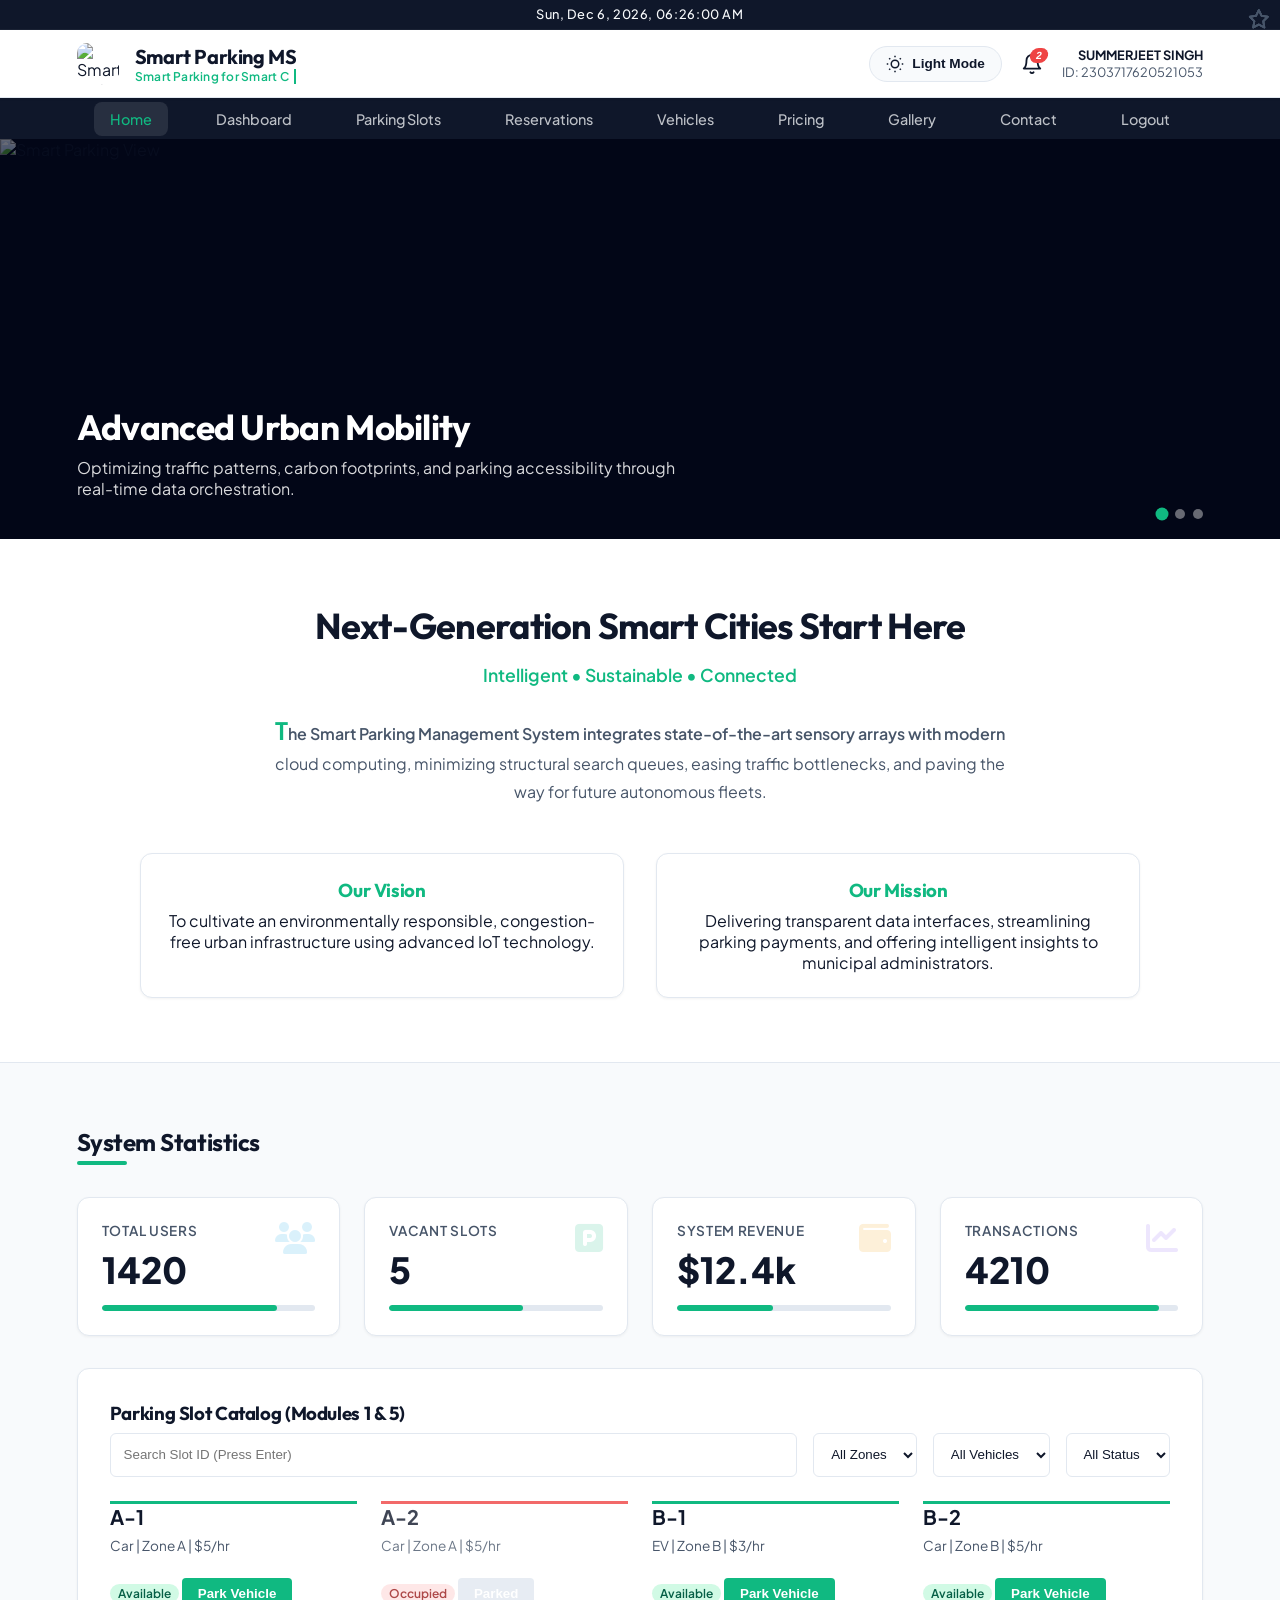
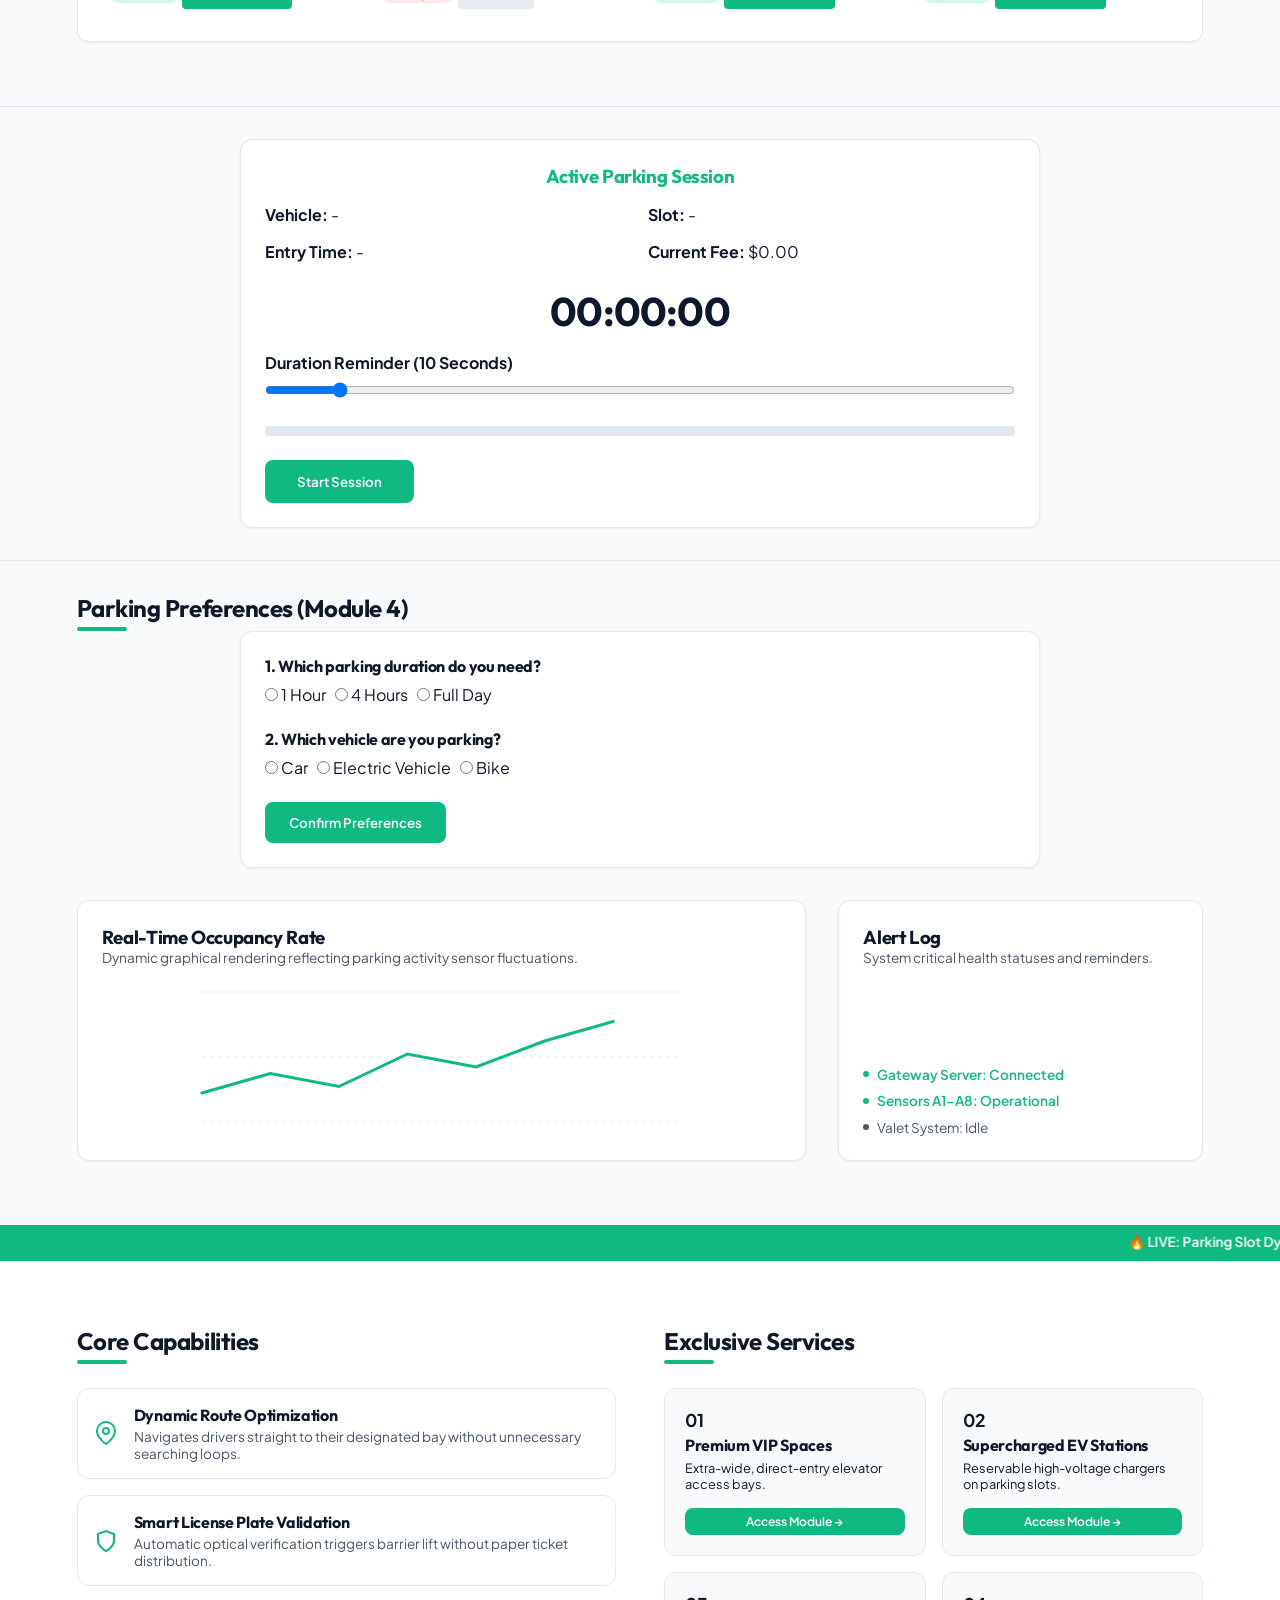
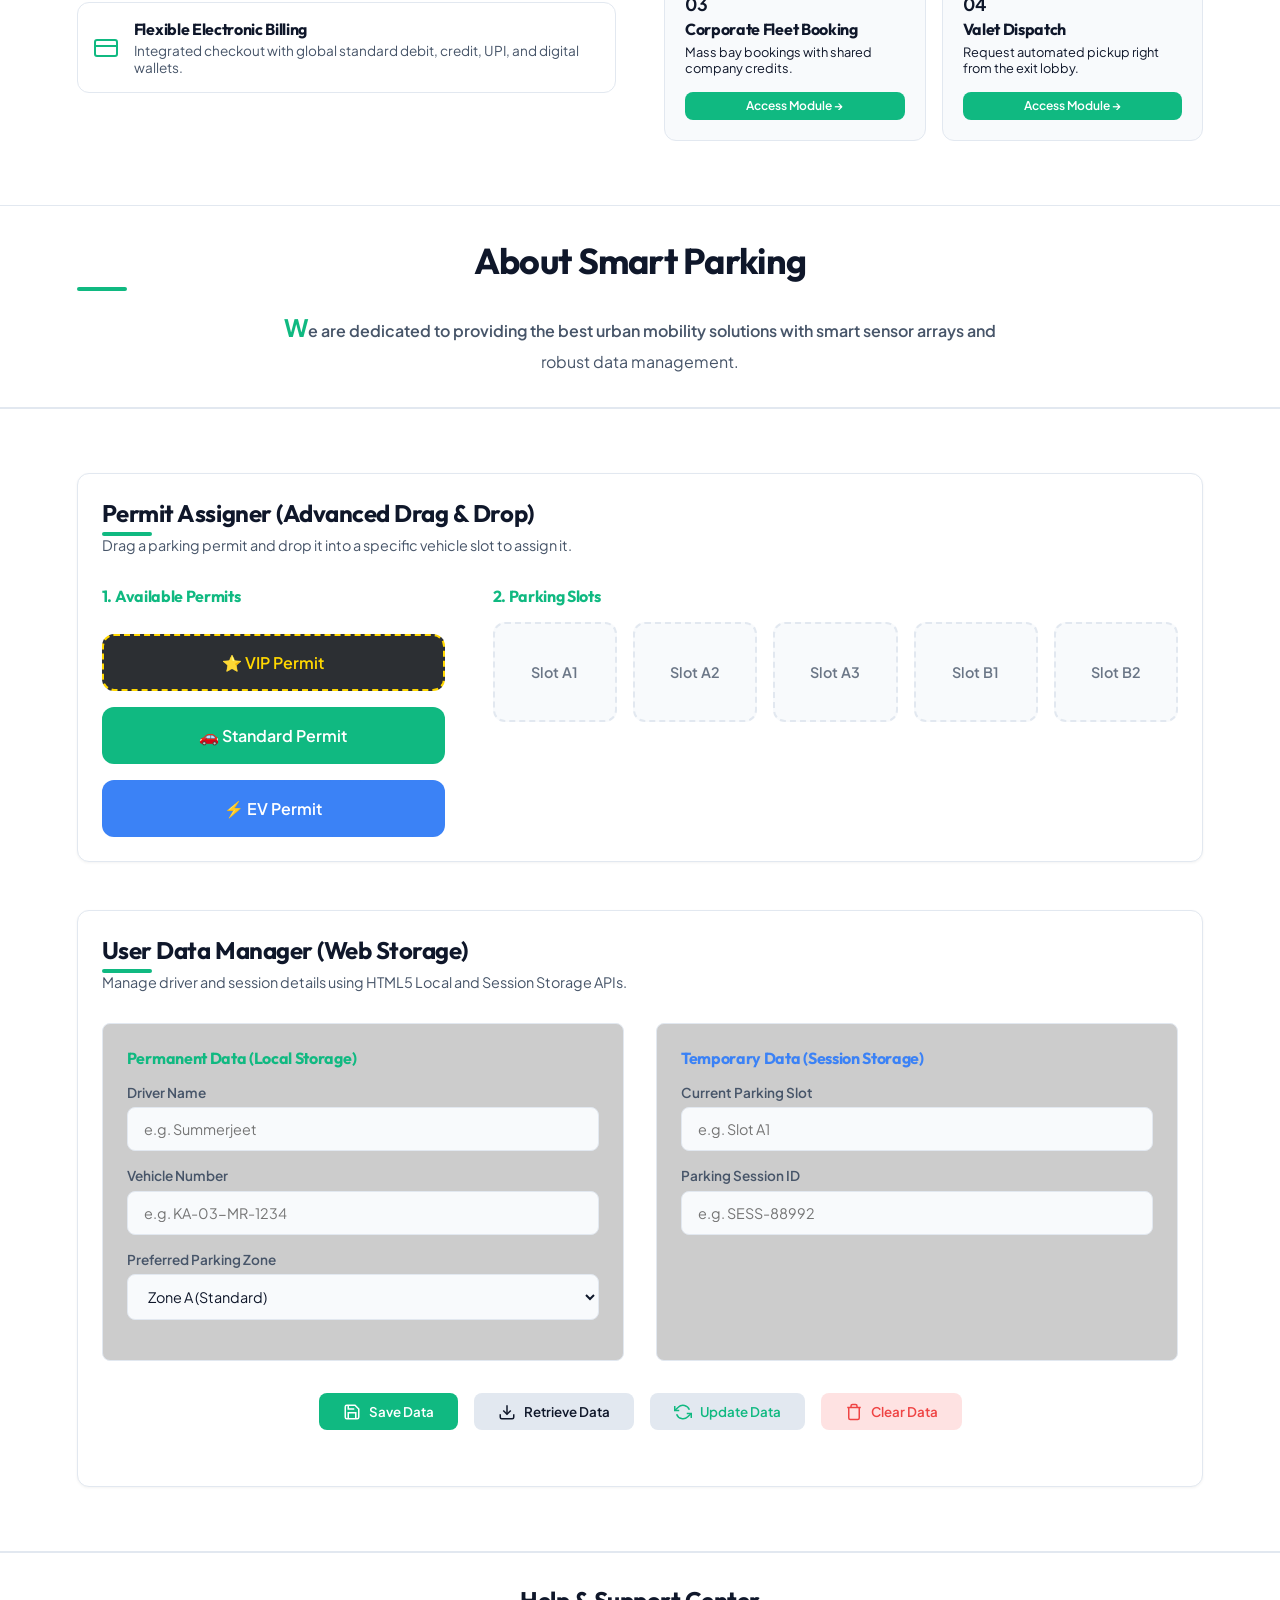
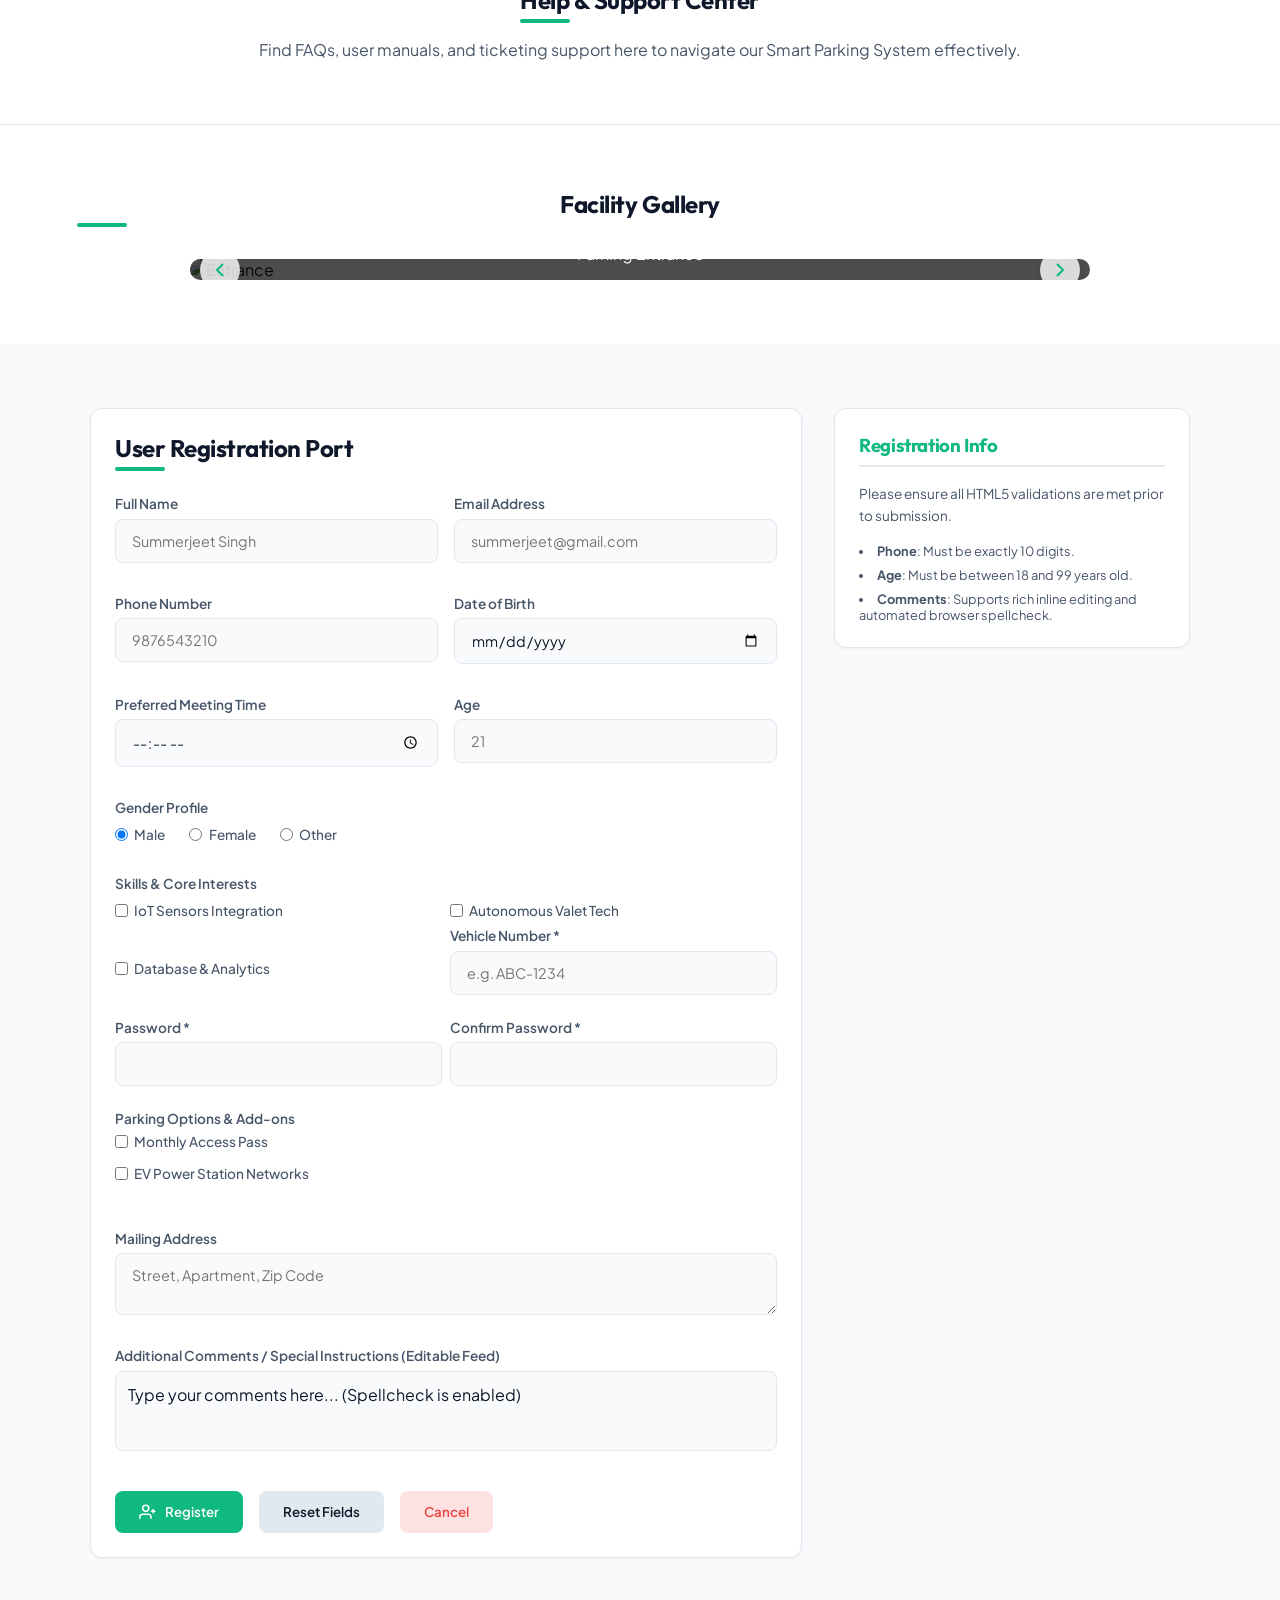
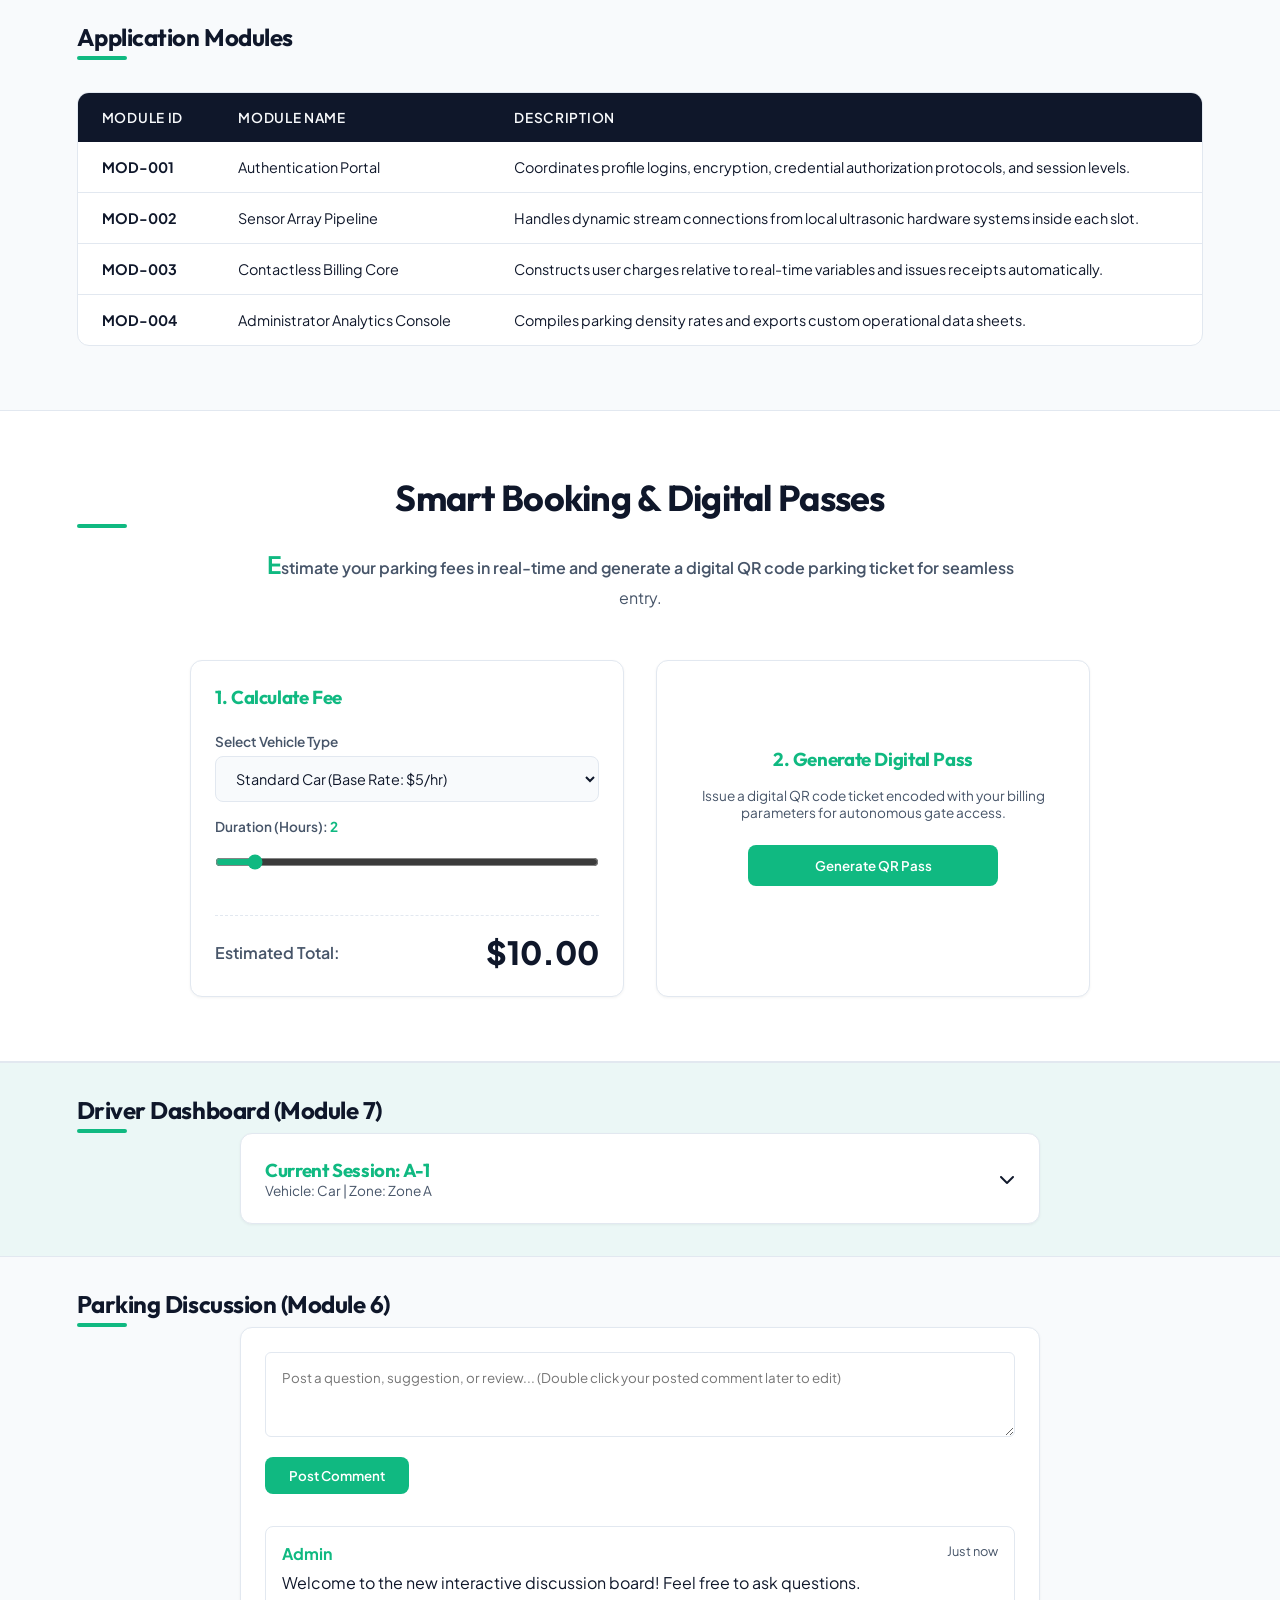
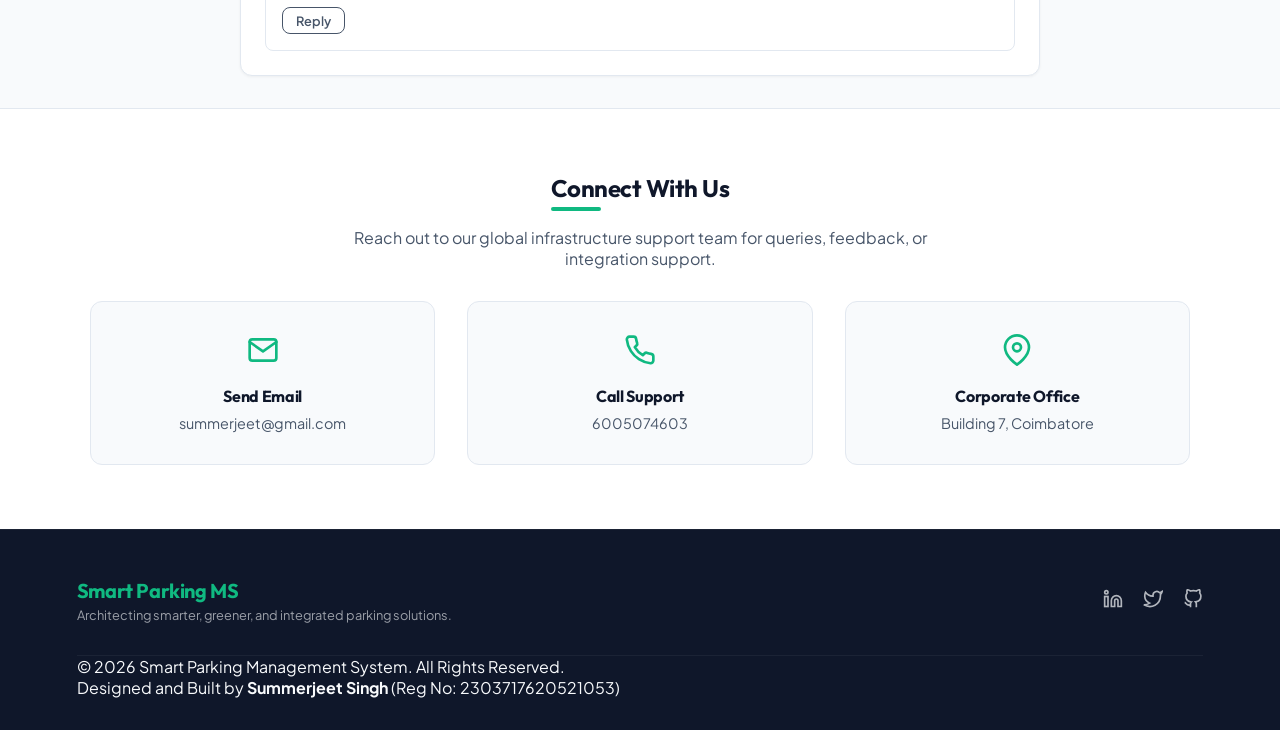
==== index.html @ 178474b3 "Fix UI bugs: Vacant slots counter and Occupied button text" ====
<!DOCTYPE html>
<html lang="en">
<head>
    <meta charset="UTF-8">
    <meta name="viewport" content="width=device-width, initial-scale=1.0">
    <title>Smart Parking Management System | Interactive Dashboard</title>
    <meta name="description" content="Manage urban parking ecosystems with real-time sensors, dynamic pricing, and slot tracking.">
    <!-- Font Awesome (Req 28) -->
    <link rel="stylesheet" href="https://cdnjs.cloudflare.com/ajax/libs/font-awesome/6.4.0/css/all.min.css">
    <link rel="stylesheet" href="style.css">
</head>
<body>

    <!-- Scroll to Top Button -->
    <button id="scroll-top-btn" aria-label="Scroll to top">
        <svg width="20" height="20" viewBox="0 0 24 24" fill="none" stroke="currentColor" stroke-width="2.5" stroke-linecap="round" stroke-linejoin="round"><polyline points="18 15 12 9 6 15"></polyline></svg>
    </button>

    <!-- Top Live Time Bar -->
    <div class="live-clock-wrapper" id="live-clock">Loading live time...</div>

    <!-- Header Area -->
    <header>
        <div class="header-info">
            <img src="assets/logo.png" alt="Smart Parking Logo" class="logo-img">
            <div class="brand-details">
                <h1>Smart Parking MS</h1>
                <p><span id="dynamic-typing-text" class="typing-cursor"></span></p>
            </div>
        </div>
        
        <div class="header-controls">
            <!-- Theme Toggle -->
            <button id="theme-toggle" aria-label="Toggle theme">
                <svg width="18" height="18" viewBox="0 0 24 24" fill="none" stroke="currentColor" stroke-width="2"><circle cx="12" cy="12" r="5"></circle><line x1="12" y1="1" x2="12" y2="3"></line><line x1="12" y1="21" x2="12" y2="23"></line><line x1="4.22" y1="4.22" x2="5.64" y2="5.64"></line><line x1="18.36" y1="18.36" x2="19.78" y2="19.78"></line><line x1="1" y1="12" x2="3" y2="12"></line><line x1="21" y1="12" x2="23" y2="12"></line><line x1="4.22" y1="19.78" x2="5.64" y2="18.36"></line><line x1="18.36" y1="5.64" x2="19.78" y2="4.22"></line></svg>
                <span>Light Mode</span>
            </button>

            <!-- Notifications Bell -->
            <button id="notify-btn" class="notification-trigger" aria-label="Notifications">
                <svg width="22" height="22" viewBox="0 0 24 24" fill="none" stroke="currentColor" stroke-width="2" stroke-linecap="round" stroke-linejoin="round"><path d="M18 8A6 6 0 0 0 6 8c0 7-3 9-3 9h18s-3-2-3-9"></path><path d="M13.73 21a2 2 0 0 1-3.46 0"></path></svg>
                <span class="badge">2</span>
            </button>

            <!-- Student Info Metadata -->
            <div class="student-meta">
                <strong>SUMMERJEET SINGH</strong>
                <span>ID: 2303717620521053</span>
            </div>
        </div>
    </header>

    <!-- Navigation Bar -->
    <nav>
        <ul class="nav-links">
            <li><a href="#home" class="active">Home</a></li>
            <li><a href="#dashboard">Dashboard</a></li>
            <li><a href="#storage">Parking Slots</a></li>
            <li><a href="#registration">Reservations</a></li>
            <li><a href="#features">Vehicles</a></li>
            <li><a href="#advanced-features">Pricing</a></li>
            <li><a href="#gallery">Gallery</a></li>
            <li><a href="#contact">Contact</a></li>
            <li><a href="#" id="logout-btn">Logout</a></li>
        </ul>
    </nav>

    <!-- Slide-Out Notifications Panel -->
    <div class="notification-panel" id="notify-panel">
        <div class="notification-header">
            <h3>System Notifications</h3>
            <button id="close-notify" aria-label="Close panel">
                <svg width="18" height="18" viewBox="0 0 24 24" fill="none" stroke="currentColor" stroke-width="2" stroke-linecap="round" stroke-linejoin="round"><line x1="18" y1="6" x2="6" y2="18"></line><line x1="6" y1="6" x2="18" y2="18"></line></svg>
            </button>
        </div>
        <div class="notification-body" id="notification-list">
            <!-- Alert Info -->
            <div class="notification-item info">
                <div class="notify-icon-badge">
                    <svg width="14" height="14" viewBox="0 0 24 24" fill="none" stroke="currentColor" stroke-width="2.5"><circle cx="12" cy="12" r="10"></circle><line x1="12" y1="16" x2="12" y2="12"></line><line x1="12" y1="8" x2="12.01" y2="8"></line></svg>
                </div>
                <div class="notify-details">
                    <span class="notify-time">Just now</span>
                    <p>Welcome to Assignment 2!</p>
                </div>
            </div>
            <!-- Alert Warning -->
            <div class="notification-item warning">
                <div class="notify-icon-badge">
                    <svg width="14" height="14" viewBox="0 0 24 24" fill="none" stroke="currentColor" stroke-width="2.5"><path d="M10.29 3.86L1.82 18a2 2 0 0 0 1.71 3h16.94a2 2 0 0 0 1.71-3L13.71 3.86a2 2 0 0 0-3.42 0z"></path><line x1="12" y1="9" x2="12" y2="13"></line><line x1="12" y1="17" x2="12.01" y2="17"></line></svg>
                </div>
                <div class="notify-details">
                    <span class="notify-time">10 mins ago</span>
                    <p>Maintenance in Slot B-4 in 10 mins.</p>
                </div>
            </div>
            <!-- Alert Success -->
            <div class="notification-item success">
                <div class="notify-icon-badge">
                    <svg width="14" height="14" viewBox="0 0 24 24" fill="none" stroke="currentColor" stroke-width="2.5"><polyline points="20 6 9 17 4 12"></polyline></svg>
                </div>
                <div class="notify-details">
                    <span class="notify-time">1 hr ago</span>
                    <p>System update successful.</p>
                </div>
            </div>
        </div>
    </div>

    <!-- Main Container -->
    <main>
        <!-- Hero Image Slider Section -->
        <section id="home" class="hero-slider">
            <div class="slide active">
                <img src="assets/bg.png" alt="Smart Parking View">
                <div class="slide-content">
                    <h2>Advanced Urban Mobility</h2>
                    <p>Optimizing traffic patterns, carbon footprints, and parking accessibility through real-time data orchestration.</p>
                </div>
            </div>
            <div class="slide">
                <img src="assets/slide1.png" alt="High Tech Sensors">
                <div class="slide-content">
                    <h2>Precision Ultrasonic Monitoring</h2>
                    <p>Automated slot occupancy indicators detect arrivals and departures within fractions of a second.</p>
                </div>
            </div>
            <div class="slide">
                <img src="assets/slide2.png" alt="Mobile App Integration">
                <div class="slide-content">
                    <h2>Seamless Mobile Experience</h2>
                    <p>Enable users to reserve spots, navigate to target bays, and pay contactless directly from our application.</p>
                </div>
            </div>
            <div class="slider-controls">
                <button class="slider-dot active" aria-label="Slide 1"></button>
                <button class="slider-dot" aria-label="Slide 2"></button>
                <button class="slider-dot" aria-label="Slide 3"></button>
            </div>
        </section>

        <!-- Welcome Banner Section -->
        <section class="hero-welcome">
            <h2>Next-Generation Smart Cities Start Here</h2>
            <div class="tagline">Intelligent • Sustainable • Connected</div>
            <p class="description">
                The Smart Parking Management System integrates state-of-the-art sensory arrays with modern cloud computing, 
                minimizing structural search queues, easing traffic bottlenecks, and paving the way for future autonomous fleets.
            </p>
            <div class="vision-mission-grid">
                <article class="glass-card">
                    <h3 style="color: var(--primary); margin-bottom: 0.5rem;">Our Vision</h3>
                    <p>To cultivate an environmentally responsible, congestion-free urban infrastructure using advanced IoT technology.</p>
                </article>
                <article class="glass-card">
                    <h3 style="color: var(--primary); margin-bottom: 0.5rem;">Our Mission</h3>
                    <p>Delivering transparent data interfaces, streamlining parking payments, and offering intelligent insights to municipal administrators.</p>
                </article>
            </div>
        </section>

        <!-- Dynamic Statistics -->
        <section id="dashboard" class="dashboard-overview">
            <div class="section-header">
                <h2 class="section-title">System Statistics</h2>
            </div>
            
            <div class="stats-grid">
                <div class="glass-card stat-card">
                    <span class="stat-icon" style="color: #0ea5e9;">
                        <i class="fa-solid fa-users fa-2x"></i>
                    </span>
                    <span class="stat-label">Total Users</span>
                    <span class="stat-value" id="total-users-val">1420</span>
                    <div class="progress-container"><div class="progress-bar" style="width: 82%"></div></div>
                </div>

                <div class="glass-card stat-card">
                    <span class="stat-icon" style="color: #10b981;">
                        <i class="fa-solid fa-square-parking fa-2x"></i>
                    </span>
                    <span class="stat-label">Vacant Slots</span>
                    <span class="stat-value" id="active-slots-val">5</span>
                    <div class="progress-container"><div class="progress-bar" style="width: 62.5%"></div></div>
                </div>

                <div class="glass-card stat-card">
                    <span class="stat-icon" style="color: #f59e0b;">
                        <i class="fa-solid fa-wallet fa-2x"></i>
                    </span>
                    <span class="stat-label">System Revenue</span>
                    <span class="stat-value" id="revenue-val">$12.4k</span>
                    <div class="progress-container"><div class="progress-bar" style="width: 45%"></div></div>
                </div>

                <div class="glass-card stat-card">
                    <span class="stat-icon" style="color: #8b5cf6;">
                        <i class="fa-solid fa-chart-line fa-2x"></i>
                    </span>
                    <span class="stat-label">Transactions</span>
                    <span class="stat-value" id="tx-val">4210</span>
                    <div class="progress-container"><div class="progress-bar" style="width: 91%"></div></div>
                </div>
            </div>

            <!-- Module 5 & 1: Filter Bar & Slot Catalog -->
            <div class="grid-container">
                <h3 style="margin-bottom: 0.5rem;">Parking Slot Catalog (Modules 1 & 5)</h3>
                
                <div class="filter-bar" style="display: flex; gap: 1rem; margin-bottom: 1.5rem; flex-wrap: wrap;">
                    <input type="text" id="search-slot" placeholder="Search Slot ID (Press Enter)" style="flex: 1; min-width: 200px; padding: 0.8rem; border-radius: 6px; border: 1px solid var(--border-color); background: var(--bg-panel); color: var(--text-primary);">
                    <select id="filter-zone" style="padding: 0.8rem; border-radius: 6px; border: 1px solid var(--border-color); background: var(--bg-panel); color: var(--text-primary);">
                        <option value="all">All Zones</option>
                        <option value="Zone A">Zone A</option>
                        <option value="Zone B">Zone B</option>
                    </select>
                    <select id="filter-vehicle" style="padding: 0.8rem; border-radius: 6px; border: 1px solid var(--border-color); background: var(--bg-panel); color: var(--text-primary);">
                        <option value="all">All Vehicles</option>
                        <option value="Car">Car</option>
                        <option value="EV">EV</option>
                    </select>
                    <select id="filter-status" style="padding: 0.8rem; border-radius: 6px; border: 1px solid var(--border-color); background: var(--bg-panel); color: var(--text-primary);">
                        <option value="all">All Status</option>
                        <option value="Available">Available</option>
                        <option value="Occupied">Occupied</option>
                    </select>
                </div>

                <div class="parking-layout" id="slot-catalog">
                    <!-- Slot Cards (Module 1) -->
                    <div class="catalog-slot available" data-id="A-1" data-zone="Zone A" data-vehicle="Car" data-price="5" data-status="Available">
                        <i class="fa-regular fa-star fav-icon"></i>
                        <span class="slot-name">A-1</span>
                        <div class="slot-details">Car | Zone A | $5/hr</div>
                        <span class="slot-status">Available</span>
                        <button class="park-btn">Park Vehicle</button>
                        <div class="hover-preview">Preview: A-1<br>Zone A, $5/hr<br>Available</div>
                    </div>
                    <div class="catalog-slot occupied" data-id="A-2" data-zone="Zone A" data-vehicle="Car" data-price="5" data-status="Occupied">
                        <i class="fa-regular fa-star fav-icon"></i>
                        <span class="slot-name">A-2</span>
                        <div class="slot-details">Car | Zone A | $5/hr</div>
                        <span class="slot-status">Occupied</span>
                        <button class="park-btn" disabled>Parked</button>
                        <div class="hover-preview">Preview: A-2<br>Zone A, $5/hr<br>Occupied</div>
                    </div>
                    <div class="catalog-slot available" data-id="B-1" data-zone="Zone B" data-vehicle="EV" data-price="3" data-status="Available">
                        <i class="fa-regular fa-star fav-icon"></i>
                        <span class="slot-name">B-1</span>
                        <div class="slot-details">EV | Zone B | $3/hr</div>
                        <span class="slot-status">Available</span>
                        <button class="park-btn">Park Vehicle</button>
                        <div class="hover-preview">Preview: B-1<br>Zone B (EV), $3/hr<br>Available</div>
                    </div>
                    <div class="catalog-slot available" data-id="B-2" data-zone="Zone B" data-vehicle="Car" data-price="5" data-status="Available">
                        <i class="fa-regular fa-star fav-icon"></i>
                        <span class="slot-name">B-2</span>
                        <div class="slot-details">Car | Zone B | $5/hr</div>
                        <span class="slot-status">Available</span>
                        <button class="park-btn">Park Vehicle</button>
                        <div class="hover-preview">Preview: B-2<br>Zone B, $5/hr<br>Available</div>
                    </div>
                </div>
            </div>
        </section>

        <!-- Module 2: Live Parking Session Timer -->
        <section class="session-timer-section" style="padding: 2rem 6%; border-top: 1px solid var(--border-color);">
            <div class="glass-card" id="active-session-card" style="display: none; max-width: 800px; margin: 0 auto; text-align: center;">
                <h3 style="color: var(--primary); margin-bottom: 1rem;">Active Parking Session</h3>
                <div style="display: grid; grid-template-columns: 1fr 1fr; gap: 1rem; margin-bottom: 1.5rem; text-align: left;">
                    <div><strong>Vehicle:</strong> <span id="sess-vehicle">-</span></div>
                    <div><strong>Slot:</strong> <span id="sess-slot">-</span></div>
                    <div><strong>Entry Time:</strong> <span id="sess-time">-</span></div>
                    <div><strong>Current Fee:</strong> $<span id="sess-fee">0.00</span></div>
                </div>
                
                <h2 id="sess-duration" style="font-size: 2.5rem; margin-bottom: 1rem; color: var(--text-primary);">00:00:00</h2>
                
                <div style="margin-bottom: 1.5rem; text-align: left;">
                    <label for="reminder-slider" style="display:block; margin-bottom:0.5rem; font-weight: bold;">Duration Reminder (<span id="reminder-val">10</span> Seconds)</label>
                    <input type="range" id="reminder-slider" min="5" max="60" value="10" step="5" style="width: 100%;">
                </div>
                
                <div class="progress-container" style="height: 10px; margin-bottom: 1.5rem; cursor: pointer;" id="sess-progress-bg">
                    <div class="progress-bar" id="sess-progress-bar" style="width: 0%; transition: width 1s linear;"></div>
                </div>

                <button id="btn-toggle-session" class="btn btn-primary" style="padding: 0.8rem 2rem;">Start Session</button>
            </div>
        </section>

        <!-- Module 4: Parking Preference Assessment -->
        <section class="quiz-section" style="padding: 2rem 6%; border-top: 1px solid var(--border-color);">
            <h2 class="section-title">Parking Preferences (Module 4)</h2>
            <div class="glass-card" style="max-width: 800px; margin: 0 auto;">
                <div id="quiz-container">
                    <div class="quiz-question" style="margin-bottom: 1.5rem;">
                        <h4 style="margin-bottom: 0.5rem;">1. Which parking duration do you need?</h4>
                        <label><input type="radio" name="q1" value="1 Hour"> 1 Hour</label> &nbsp;
                        <label><input type="radio" name="q1" value="4 Hours"> 4 Hours</label> &nbsp;
                        <label><input type="radio" name="q1" value="Full Day"> Full Day</label>
                    </div>
                    <div class="quiz-question" style="margin-bottom: 1.5rem;">
                        <h4 style="margin-bottom: 0.5rem;">2. Which vehicle are you parking?</h4>
                        <label><input type="radio" name="q2" value="Car"> Car</label> &nbsp;
                        <label><input type="radio" name="q2" value="EV"> Electric Vehicle</label> &nbsp;
                        <label><input type="radio" name="q2" value="Bike"> Bike</label>
                    </div>
                    <button id="btn-confirm-pref" class="btn btn-primary">Confirm Preferences</button>
                </div>
                
                <div id="quiz-result" style="display: none; margin-top: 2rem; padding-top: 1rem; border-top: 1px solid var(--border-color);">
                    <h3 style="color: var(--primary);">Recommended: <span id="rec-slot">...</span></h3>
                    <p style="margin-top: 1rem;">Your temporary reservation timer has started.</p>
                    <h2 id="reservation-timer" style="color: var(--danger); font-size: 2.5rem; margin: 1rem 0;">60s</h2>
                    <button id="btn-start-res" class="btn btn-secondary">Start Reservation Timer</button>
                </div>
            </div>
        </section>

        <!-- Live Analytics Chart (SVG Curve) & Updates Marquee -->
        <section class="analytics-section">
            <div class="glass-card chart-card">
                <div>
                    <h3>Real-Time Occupancy Rate</h3>
                    <p style="font-size: 0.85rem; color: var(--text-secondary);">Dynamic graphical rendering reflecting parking activity sensor fluctuations.</p>
                </div>
                <div class="chart-container">
                    <svg viewBox="0 0 500 150">
                        <!-- Chart grid lines -->
                        <line x1="10" y1="10" x2="490" y2="10" stroke="var(--border-color)" stroke-dasharray="4"/>
                        <line x1="10" y1="75" x2="490" y2="75" stroke="var(--border-color)" stroke-dasharray="4"/>
                        <line x1="10" y1="140" x2="490" y2="140" stroke="var(--border-color)" stroke-dasharray="4"/>
                        <!-- Dynamic path -->
                        <path id="chart-path" d="" fill="none" stroke="var(--primary)" stroke-width="3" stroke-linecap="round"/>
                    </svg>
                </div>
            </div>

            <div class="glass-card" style="display:flex; flex-direction:column; justify-content:space-between;">
                <div>
                    <h3>Alert Log</h3>
                    <p style="font-size: 0.85rem; color: var(--text-secondary); margin-bottom: 1rem;">System critical health statuses and reminders.</p>
                </div>
                <ul style="list-style: none; font-size: 0.85rem; display:flex; flex-direction:column; gap:0.6rem;">
                    <li style="display:flex; align-items:center; gap:0.5rem; color:var(--primary); font-weight:600;">
                        <span style="height: 6px; width: 6px; border-radius: 50%; background-color: var(--primary);"></span>
                        Gateway Server: Connected
                    </li>
                    <li style="display:flex; align-items:center; gap:0.5rem; color:var(--primary); font-weight:600;">
                        <span style="height: 6px; width: 6px; border-radius: 50%; background-color: var(--primary);"></span>
                        Sensors A1-A8: Operational
                    </li>
                    <li style="display:flex; align-items:center; gap:0.5rem; color:var(--text-secondary);">
                        <span style="height: 6px; width: 6px; border-radius: 50%; background-color: var(--text-secondary);"></span>
                        Valet System: Idle
                    </li>
                </ul>
            </div>
        </section>

        <!-- Dynamic Announcement Marquee -->
        <div class="updates-ticker">
            <marquee behavior="scroll" direction="left" scrollamount="5">
                🔥 LIVE: Parking Slot Dynamic pricing active | 💡 Tip: Pre-book through the mobile application for standard rates | 🛠️ scheduled system audit on July 10, 01:00 UTC.
            </marquee>
        </div>

        <!-- Features & Services Section -->
        <section id="features" class="features-services">
            <div>
                <h2 class="section-title">Core Capabilities</h2>
                <div class="feature-list-items">
                    <div class="feature-card-item">
                        <div class="feature-icon-wrapper">
                            <svg width="24" height="24" viewBox="0 0 24 24" fill="none" stroke="currentColor" stroke-width="2"><path d="M21 10c0 7-9 13-9 13s-9-6-9-13a9 9 0 0 1 18 0z"></path><circle cx="12" cy="10" r="3"></circle></svg>
                        </div>
                        <div>
                            <h4>Dynamic Route Optimization</h4>
                            <p style="font-size: 0.85rem; color: var(--text-secondary); margin-top: 0.2rem;">Navigates drivers straight to their designated bay without unnecessary searching loops.</p>
                        </div>
                    </div>
                    <div class="feature-card-item">
                        <div class="feature-icon-wrapper">
                            <svg width="24" height="24" viewBox="0 0 24 24" fill="none" stroke="currentColor" stroke-width="2"><path d="M12 22s8-4 8-10V5l-8-3-8 3v7c0 6 8 10 8 10z"></path></svg>
                        </div>
                        <div>
                            <h4>Smart License Plate Validation</h4>
                            <p style="font-size: 0.85rem; color: var(--text-secondary); margin-top: 0.2rem;">Automatic optical verification triggers barrier lift without paper ticket distribution.</p>
                        </div>
                    </div>
                    <div class="feature-card-item">
                        <div class="feature-icon-wrapper">
                            <svg width="24" height="24" viewBox="0 0 24 24" fill="none" stroke="currentColor" stroke-width="2"><rect x="1" y="4" width="22" height="16" rx="2" ry="2"></rect><line x1="1" y1="10" x2="23" y2="10"></line></svg>
                        </div>
                        <div>
                            <h4>Flexible Electronic Billing</h4>
                            <p style="font-size: 0.85rem; color: var(--text-secondary); margin-top: 0.2rem;">Integrated checkout with global standard debit, credit, UPI, and digital wallets.</p>
                        </div>
                    </div>
                </div>
            </div>

            <div id="services">
                <h2 class="section-title">Exclusive Services</h2>
                <div class="service-grid">
                    <div class="service-card" data-service="vip">
                        <span>01</span>
                        <h4>Premium VIP Spaces</h4>
                        <p style="font-size: 0.8rem; margin-top: 0.3rem; margin-bottom: 1rem;">Extra-wide, direct-entry elevator access bays.</p>
                        <button class="btn btn-primary service-action-btn" style="font-size: 0.75rem; padding: 0.4rem 0.8rem; width: 100%;">Access Module &rarr;</button>
                    </div>
                    <div class="service-card" data-service="ev">
                        <span>02</span>
                        <h4>Supercharged EV Stations</h4>
                        <p style="font-size: 0.8rem; margin-top: 0.3rem; margin-bottom: 1rem;">Reservable high-voltage chargers on parking slots.</p>
                        <button class="btn btn-primary service-action-btn" style="font-size: 0.75rem; padding: 0.4rem 0.8rem; width: 100%;">Access Module &rarr;</button>
                    </div>
                    <div class="service-card" data-service="fleet">
                        <span>03</span>
                        <h4>Corporate Fleet Booking</h4>
                        <p style="font-size: 0.8rem; margin-top: 0.3rem; margin-bottom: 1rem;">Mass bay bookings with shared company credits.</p>
                        <button class="btn btn-primary service-action-btn" style="font-size: 0.75rem; padding: 0.4rem 0.8rem; width: 100%;">Access Module &rarr;</button>
                    </div>
                    <div class="service-card" data-service="valet">
                        <span>04</span>
                        <h4>Valet Dispatch</h4>
                        <p style="font-size: 0.8rem; margin-top: 0.3rem; margin-bottom: 1rem;">Request automated pickup right from the exit lobby.</p>
                        <button class="btn btn-primary service-action-btn" style="font-size: 0.75rem; padding: 0.4rem 0.8rem; width: 100%;">Access Module &rarr;</button>
                    </div>
                </div>
            </div>
        </section>

        <!-- About Section (For Navigation Requirement) -->
        <section id="about" class="hero-welcome" style="padding: 2rem 6%;">
            <h2 class="section-title">About Smart Parking</h2>
            <p class="description" style="margin-bottom: 0;">We are dedicated to providing the best urban mobility solutions with smart sensor arrays and robust data management.</p>
        </section>

        <!-- Assignment 4: Drag & Drop + Web Storage (Enhanced) -->
        <section id="storage" class="features-services" style="display: flex; flex-direction: column; gap: 3rem; padding: 4rem 6%;">
            
            <!-- Drag and Drop Panel (Enhanced) -->
            <article class="glass-card" style="width: 100%;">
                <h2 class="section-title" style="font-size: 1.5rem; text-align: left;">Permit Assigner (Advanced Drag & Drop)</h2>
                <p style="font-size: 0.9rem; color: var(--text-secondary); margin-bottom: 2rem;">Drag a parking permit and drop it into a specific vehicle slot to assign it.</p>
                
                <div style="display: flex; gap: 3rem; flex-wrap: wrap; justify-content: space-between;">
                    
                    <!-- Drag Source Container -->
                    <div class="drag-container" style="flex: 1; min-width: 250px;">
                        <h4 style="margin-bottom: 1rem; font-size: 1rem; color: var(--primary);">1. Available Permits</h4>
                        <div style="display: flex; flex-direction: column; gap: 1rem;">
                            <!-- Permit 1 -->
                            <div id="permit-vip" class="drag-item permit-vip" draggable="true">
                                <span>⭐ VIP Permit</span>
                            </div>
                            <!-- Permit 2 -->
                            <div id="permit-std" class="drag-item permit-std" draggable="true">
                                <span>🚗 Standard Permit</span>
                            </div>
                            <!-- Permit 3 -->
                            <div id="permit-ev" class="drag-item permit-ev" draggable="true">
                                <span>⚡ EV Permit</span>
                            </div>
                        </div>
                    </div>
                    
                    <!-- Drop Target Container (5 Zones) -->
                    <div class="drop-container" style="flex: 2; min-width: 300px;">
                        <h4 style="margin-bottom: 1rem; font-size: 1rem; color: var(--primary);">2. Parking Slots</h4>
                        <div class="parking-grid" style="display: grid; grid-template-columns: repeat(auto-fit, minmax(120px, 1fr)); gap: 1rem;">
                            
                            <!-- Slot A1 -->
                            <div id="slot-a1" class="drop-zone" data-slot="A1">
                                <span class="slot-label">Slot A1</span>
                            </div>
                            <!-- Slot A2 -->
                            <div id="slot-a2" class="drop-zone" data-slot="A2">
                                <span class="slot-label">Slot A2</span>
                            </div>
                            <!-- Slot A3 -->
                            <div id="slot-a3" class="drop-zone" data-slot="A3">
                                <span class="slot-label">Slot A3</span>
                            </div>
                            <!-- Slot B1 -->
                            <div id="slot-b1" class="drop-zone" data-slot="B1">
                                <span class="slot-label">Slot B1</span>
                            </div>
                            <!-- Slot B2 -->
                            <div id="slot-b2" class="drop-zone" data-slot="B2">
                                <span class="slot-label">Slot B2</span>
                            </div>
                            
                        </div>
                    </div>
                </div>
            </article>

            <!-- Web Storage Panel (Enhanced) -->
            <aside class="glass-card" style="width: 100%;">
                <h2 class="section-title" style="font-size: 1.5rem; text-align: left;">User Data Manager (Web Storage)</h2>
                <p style="font-size: 0.9rem; color: var(--text-secondary); margin-bottom: 2rem;">Manage driver and session details using HTML5 Local and Session Storage APIs.</p>
                
                <div style="display: grid; grid-template-columns: 1fr 1fr; gap: 2rem; margin-bottom: 2rem;">
                    
                    <!-- Local Storage Form -->
                    <div style="padding: 1.5rem; border: 1px solid var(--border-color); border-radius: 8px; background: rgba(0,0,0,0.2);">
                        <h4 style="margin-bottom: 1rem; color: var(--primary);">Permanent Data (Local Storage)</h4>
                        
                        <div class="form-group">
                            <label for="driver-name">Driver Name</label>
                            <input type="text" id="driver-name" placeholder="e.g. Summerjeet">
                        </div>
                        <div class="form-group">
                            <label for="vehicle-number">Vehicle Number</label>
                            <input type="text" id="vehicle-number" placeholder="e.g. KA-03-MR-1234">
                        </div>
                        <div class="form-group">
                            <label for="preferred-zone">Preferred Parking Zone</label>
                            <select id="preferred-zone">
                                <option value="Zone A (Standard)">Zone A (Standard)</option>
                                <option value="Zone B (VIP)">Zone B (VIP)</option>
                                <option value="Zone C (EV)">Zone C (EV Charging)</option>
                            </select>
                        </div>
                    </div>

                    <!-- Session Storage Form -->
                    <div style="padding: 1.5rem; border: 1px solid var(--border-color); border-radius: 8px; background: rgba(0,0,0,0.2);">
                        <h4 style="margin-bottom: 1rem; color: #3b82f6;">Temporary Data (Session Storage)</h4>
                        
                        <div class="form-group">
                            <label for="current-slot">Current Parking Slot</label>
                            <input type="text" id="current-slot" placeholder="e.g. Slot A1">
                        </div>
                        <div class="form-group">
                            <label for="session-id">Parking Session ID</label>
                            <input type="text" id="session-id" placeholder="e.g. SESS-88992">
                        </div>
                    </div>
                </div>

                <!-- Action Buttons -->
                <div class="form-actions" style="display: flex; gap: 1rem; flex-wrap: wrap; justify-content: center; margin-bottom: 2rem;">
                    <button id="btn-save" class="btn btn-primary" style="padding: 0.6rem 1.5rem; display: flex; align-items: center; gap: 0.5rem;">
                        <svg width="18" height="18" viewBox="0 0 24 24" fill="none" stroke="currentColor" stroke-width="2"><path d="M19 21H5a2 2 0 0 1-2-2V5a2 2 0 0 1 2-2h11l5 5v11a2 2 0 0 1-2 2z"></path><polyline points="17 21 17 13 7 13 7 21"></polyline><polyline points="7 3 7 8 15 8"></polyline></svg>
                        Save Data
                    </button>
                    <button id="btn-retrieve" class="btn btn-secondary" style="padding: 0.6rem 1.5rem; display: flex; align-items: center; gap: 0.5rem;">
                        <svg width="18" height="18" viewBox="0 0 24 24" fill="none" stroke="currentColor" stroke-width="2"><path d="M21 15v4a2 2 0 0 1-2 2H5a2 2 0 0 1-2-2v-4"></path><polyline points="7 10 12 15 17 10"></polyline><line x1="12" y1="15" x2="12" y2="3"></line></svg>
                        Retrieve Data
                    </button>
                    <button id="btn-update" class="btn btn-secondary" style="padding: 0.6rem 1.5rem; border-color: var(--primary); color: var(--primary); display: flex; align-items: center; gap: 0.5rem;">
                        <svg width="18" height="18" viewBox="0 0 24 24" fill="none" stroke="currentColor" stroke-width="2"><polyline points="1 4 1 10 7 10"></polyline><polyline points="23 20 23 14 17 14"></polyline><path d="M20.49 9A9 9 0 0 0 5.64 5.64L1 10m22 4l-4.64 4.36A9 9 0 0 1 3.51 15"></path></svg>
                        Update Data
                    </button>
                    <button id="btn-clear" class="btn btn-secondary" style="padding: 0.6rem 1.5rem; background-color: var(--danger-light); color: var(--danger); border-color: var(--danger); display: flex; align-items: center; gap: 0.5rem;">
                        <svg width="18" height="18" viewBox="0 0 24 24" fill="none" stroke="currentColor" stroke-width="2"><polyline points="3 6 5 6 21 6"></polyline><path d="M19 6v14a2 2 0 0 1-2 2H7a2 2 0 0 1-2-2V6m3 0V4a2 2 0 0 1 2-2h4a2 2 0 0 1 2 2v2"></path></svg>
                        Clear Data
                    </button>
                </div>
                
                <!-- Professional Data Display Card -->
                <div id="data-display-card" style="display: none; padding: 1.5rem; border-radius: 8px; border: 1px solid var(--primary); background: linear-gradient(145deg, var(--bg-panel), var(--bg-app)); box-shadow: 0 4px 15px rgba(0,0,0,0.2);">
                    <h4 style="border-bottom: 1px solid var(--border-color); padding-bottom: 0.5rem; margin-bottom: 1rem; color: var(--text-primary);">Stored Information Profile</h4>
                    <div style="display: grid; grid-template-columns: 1fr 1fr; gap: 1rem; font-size: 0.9rem;">
                        <div>
                            <p style="color: var(--text-secondary); font-size: 0.8rem; margin-bottom: 0.2rem;">Driver Name</p>
                            <strong id="display-driver" style="color: var(--primary);">-</strong>
                        </div>
                        <div>
                            <p style="color: var(--text-secondary); font-size: 0.8rem; margin-bottom: 0.2rem;">Vehicle Number</p>
                            <strong id="display-vehicle" style="color: var(--primary);">-</strong>
                        </div>
                        <div>
                            <p style="color: var(--text-secondary); font-size: 0.8rem; margin-bottom: 0.2rem;">Preferred Zone</p>
                            <strong id="display-zone" style="color: var(--primary);">-</strong>
                        </div>
                        <div>
                            <p style="color: var(--text-secondary); font-size: 0.8rem; margin-bottom: 0.2rem;">Current Slot</p>
                            <strong id="display-slot" style="color: #3b82f6;">-</strong>
                        </div>
                        <div style="grid-column: span 2;">
                            <p style="color: var(--text-secondary); font-size: 0.8rem; margin-bottom: 0.2rem;">Session ID</p>
                            <strong id="display-session" style="color: #3b82f6;">-</strong>
                        </div>
                    </div>
                </div>
            </aside>
            
        </section>

        <!-- Help Section (For Navigation Requirement) -->
        <section id="help" class="contact-section" style="padding-top: 2rem;">
            <h2 class="section-title" style="text-align: center; margin: 0 auto 1rem; display: block; width: fit-content;">Help & Support Center</h2>
            <p style="text-align: center; color: var(--text-secondary);">Find FAQs, user manuals, and ticketing support here to navigate our Smart Parking System effectively.</p>
        </section>

        <!-- Automated Image Slider (CSS/JS) -->
        <section id="gallery" style="display: block; padding: 4rem 6%; border-top: 1px solid var(--border-color); background-color: var(--bg-panel);">
            <h2 class="section-title" style="text-align: center; margin: 0 auto 2rem; display: block;">Facility Gallery</h2>
            <div class="slider-container" style="width: 100%; max-width: 900px; margin: 0 auto; overflow: hidden; border-radius: 12px; box-shadow: var(--card-shadow); position: relative;">
                
                <!-- Manual Navigation Icons -->
                <button id="prev-slide" class="slider-btn" aria-label="Previous Slide">
                    <svg width="24" height="24" viewBox="0 0 24 24" fill="none" stroke="currentColor" stroke-width="2"><polyline points="15 18 9 12 15 6"></polyline></svg>
                </button>
                <button id="next-slide" class="slider-btn" aria-label="Next Slide">
                    <svg width="24" height="24" viewBox="0 0 24 24" fill="none" stroke="currentColor" stroke-width="2"><polyline points="9 18 15 12 9 6"></polyline></svg>
                </button>

                <div class="slider-track" id="slider-track" style="display: flex; transition: transform 0.5s ease;">
                    <div class="gallery-slide" style="min-width: 100%; position: relative;">
                        <img src="https://picsum.photos/id/1071/900/400" alt="Entrance" style="width: 100%; height: 400px; object-fit: cover;">
                        <div class="slide-caption" style="position: absolute; bottom: 0; background: rgba(0,0,0,0.7); color: #fff; width: 100%; padding: 1rem; text-align: center;">Parking Entrance</div>
                    </div>
                    <div class="gallery-slide" style="min-width: 100%; position: relative;">
                        <img src="https://picsum.photos/id/133/900/400" alt="Parking Slots" style="width: 100%; height: 400px; object-fit: cover;">
                        <div class="slide-caption" style="position: absolute; bottom: 0; background: rgba(0,0,0,0.7); color: #fff; width: 100%; padding: 1rem; text-align: center;">Spacious Parking Slots</div>
                    </div>
                    <div class="gallery-slide" style="min-width: 100%; position: relative;">
                        <img src="https://picsum.photos/id/122/900/400" alt="Security Cameras" style="width: 100%; height: 400px; object-fit: cover;">
                        <div class="slide-caption" style="position: absolute; bottom: 0; background: rgba(0,0,0,0.7); color: #fff; width: 100%; padding: 1rem; text-align: center;">24/7 Security Cameras</div>
                    </div>
                    <div class="gallery-slide" style="min-width: 100%; position: relative;">
                        <img src="https://picsum.photos/id/111/900/400" alt="EV Charging" style="width: 100%; height: 400px; object-fit: cover;">
                        <div class="slide-caption" style="position: absolute; bottom: 0; background: rgba(0,0,0,0.7); color: #fff; width: 100%; padding: 1rem; text-align: center;">Fast EV Charging Bays</div>
                    </div>
                    <div class="gallery-slide" style="min-width: 100%; position: relative;">
                        <img src="https://picsum.photos/id/175/900/400" alt="Smart Sensors" style="width: 100%; height: 400px; object-fit: cover;">
                        <div class="slide-caption" style="position: absolute; bottom: 0; background: rgba(0,0,0,0.7); color: #fff; width: 100%; padding: 1rem; text-align: center;">IoT Smart Sensors</div>
                    </div>
                    <div class="gallery-slide" style="min-width: 100%; position: relative;">
                        <img src="https://picsum.photos/id/180/900/400" alt="Mobile App" style="width: 100%; height: 400px; object-fit: cover;">
                        <div class="slide-caption" style="position: absolute; bottom: 0; background: rgba(0,0,0,0.7); color: #fff; width: 100%; padding: 1rem; text-align: center;">Mobile App Integration</div>
                    </div>
                </div>
            </div>
        </section>

        <!-- Registration Form (Advanced HTML5 Elements) -->
        <section id="registration" class="registration-section">
            <div style="display: grid; grid-template-columns: 2fr 1fr; gap: 2rem; max-width: 1100px; margin: 0 auto;">
                <div class="glass-card">
                    <h2 class="section-title" style="margin-bottom: 1.5rem;">User Registration Port</h2>
                    <form id="registration-form">
                        <div class="form-grid">
                            <div class="form-group">
                                <label for="name">Full Name</label>
                                <input type="text" id="name" placeholder="Summerjeet Singh" required>
                            </div>
                            <div class="form-group">
                                <label for="email">Email Address</label>
                                <input type="email" id="email" placeholder="summerjeet@gmail.com" required>
                            </div>
                            <div class="form-group">
                                <label for="phone">Phone Number</label>
                                <input type="tel" id="phone" placeholder="9876543210" pattern="[0-9]{10}" required>
                            </div>
                            <div class="form-group">
                                <label for="dob">Date of Birth</label>
                                <input type="date" id="dob" required>
                            </div>
                            <div class="form-group">
                                <label for="meeting-time">Preferred Meeting Time</label>
                                <input type="time" id="meeting-time">
                            </div>
                            <div class="form-group">
                                <label for="age">Age</label>
                                <input type="number" id="age" min="18" max="99" placeholder="21">
                            </div>
                            <div class="form-group" style="grid-column: span 2;">
                                <label>Gender Profile</label>
                                <div style="display: flex; gap: 1.5rem; margin-top: 0.25rem;">
                                    <label style="font-weight: 500; display: flex; align-items: center; gap: 0.4rem;">
                                        <input type="radio" name="gender" value="male" checked style="width: auto;"> Male
                                    </label>
                                    <label style="font-weight: 500; display: flex; align-items: center; gap: 0.4rem;">
                                        <input type="radio" name="gender" value="female" style="width: auto;"> Female
                                    </label>
                                    <label style="font-weight: 500; display: flex; align-items: center; gap: 0.4rem;">
                                        <input type="radio" name="gender" value="other" style="width: auto;"> Other
                                    </label>
                                </div>
                            </div>
                            <div class="form-group" style="grid-column: span 2;">
                                <label>Skills & Core Interests</label>
                                <div style="display: grid; grid-template-columns: 1fr 1fr; gap: 0.5rem; margin-top: 0.25rem;">
                                    <label style="font-weight: 500; display: flex; align-items: center; gap: 0.4rem;">
                                        <input type="checkbox" name="interests" value="iot" style="width: auto;"> IoT Sensors Integration
                                    </label>
                                    <label style="font-weight: 500; display: flex; align-items: center; gap: 0.4rem;">
                                        <input type="checkbox" name="interests" value="valet" style="width: auto;"> Autonomous Valet Tech
                                    </label>
                                    <label style="font-weight: 500; display: flex; align-items: center; gap: 0.4rem;">
                                        <input type="checkbox" name="interests" value="analytics" style="width: auto;"> Database & Analytics
                                    </label>
                                    <div class="form-group">
                                        <label for="vehicle-num">Vehicle Number <span class="required">*</span></label>
                                        <input type="text" id="vehicle-num" name="vehicle_num" placeholder="e.g. ABC-1234" required>
                                        <span class="error-msg" id="err-vehicle" style="color:var(--danger); font-size:0.8rem; display:none;"></span>
                                    </div>
                                    <div class="form-group">
                                        <label for="reg-password">Password <span class="required">*</span></label>
                                        <input type="password" id="reg-password" name="password" required>
                                        <span class="error-msg" id="err-pwd" style="color:var(--danger); font-size:0.8rem; display:none;"></span>
                                    </div>
                                    <div class="form-group">
                                        <label for="confirm-password">Confirm Password <span class="required">*</span></label>
                                        <input type="password" id="confirm-password" name="confirm_password" required>
                                        <span class="error-msg" id="err-cpwd" style="color:var(--danger); font-size:0.8rem; display:none;"></span>
                                    </div>
                                    <div class="form-group">
                                        <label>Parking Options & Add-ons</label>
                                        <label style="font-weight: 500; display: flex; align-items: center; gap: 0.4rem; margin-bottom: 0.5rem;">
                                            <input type="checkbox" name="interests" value="monthly" style="width: auto;"> Monthly Access Pass
                                        </label>
                                        <label style="font-weight: 500; display: flex; align-items: center; gap: 0.4rem;">
                                            <input type="checkbox" name="interests" value="ev" style="width: auto;"> EV Power Station Networks
                                        </label>
                                    </div>
                                </div>
                            </div>
                            <div class="form-group full-width">
                                <label for="address">Mailing Address</label>
                                <textarea id="address" rows="2" placeholder="Street, Apartment, Zip Code"></textarea>
                            </div>
                            <div class="form-group full-width">
                                <label>Additional Comments / Special Instructions (Editable Feed)</label>
                                <div id="comments-box" contenteditable="true" spellcheck="true" style="min-height: 80px; padding: 0.75rem; border-radius: 8px; border: 1px solid var(--border-color); background-color: var(--bg-app); color: var(--text-primary); outline: none;">
                                    Type your comments here... (Spellcheck is enabled)
                                </div>
                            </div>
                        </div>
                        <div class="form-actions">
                            <button type="submit" class="btn btn-primary">
                                <svg width="18" height="18" viewBox="0 0 24 24" fill="none" stroke="currentColor" stroke-width="2"><path d="M16 21v-2a4 4 0 0 0-4-4H5a4 4 0 0 0-4 4v2"></path><circle cx="9" cy="7" r="4"></circle><line x1="19" y1="8" x2="19" y2="14"></line><line x1="22" y1="11" x2="16" y2="11"></line></svg>
                                Register
                            </button>
                            <button type="reset" class="btn btn-secondary">Reset Fields</button>
                            <button type="button" id="btn-cancel-reg" class="btn btn-secondary" style="background-color: var(--danger-light); color: var(--danger);">Cancel</button>
                        </div>
                    </form>
                </div>

                <!-- Aside Panel -->
                <aside class="glass-card" style="display: flex; flex-direction: column; gap: 1rem; height: fit-content;">
                    <h3 style="color: var(--primary); border-bottom: 2px solid var(--border-color); padding-bottom: 0.5rem;">Registration Info</h3>
                    <p style="font-size: 0.85rem; color: var(--text-secondary); line-height: 1.6;">
                        Please ensure all HTML5 validations are met prior to submission.
                    </p>
                    <ul style="font-size: 0.8rem; color: var(--text-secondary); list-style: inside; display: flex; flex-direction: column; gap: 0.5rem;">
                        <li><strong>Phone</strong>: Must be exactly 10 digits.</li>
                        <li><strong>Age</strong>: Must be between 18 and 99 years old.</li>
                        <li><strong>Comments</strong>: Supports rich inline editing and automated browser spellcheck.</li>
                    </ul>
                </aside>
            </div>
        </section>

        <!-- Reports Table -->
        <section id="reports" class="modules-section">
            <h2 class="section-title" style="margin-bottom: 2rem;">Application Modules</h2>
            <div class="table-responsive">
                <table>
                    <thead>
                        <tr>
                            <th>Module ID</th>
                            <th>Module Name</th>
                            <th>Description</th>
                        </tr>
                    </thead>
                    <tbody>
                        <tr>
                            <td><strong>MOD-001</strong></td>
                            <td>Authentication Portal</td>
                            <td>Coordinates profile logins, encryption, credential authorization protocols, and session levels.</td>
                        </tr>
                        <tr>
                            <td><strong>MOD-002</strong></td>
                            <td>Sensor Array Pipeline</td>
                            <td>Handles dynamic stream connections from local ultrasonic hardware systems inside each slot.</td>
                        </tr>
                        <tr>
                            <td><strong>MOD-003</strong></td>
                            <td>Contactless Billing Core</td>
                            <td>Constructs user charges relative to real-time variables and issues receipts automatically.</td>
                        </tr>
                        <tr>
                            <td><strong>MOD-004</strong></td>
                            <td>Administrator Analytics Console</td>
                            <td>Compiles parking density rates and exports custom operational data sheets.</td>
                        </tr>
                    </tbody>
                </table>
            </div>
        </section>

        <!-- Advanced Features: Dynamic Fee Calculator & QR Code -->
        <section id="advanced-features" class="hero-welcome" style="padding: 4rem 6%; border-top: 1px solid var(--border-color);">
            <h2 class="section-title">Smart Booking & Digital Passes</h2>
            <p class="description">Estimate your parking fees in real-time and generate a digital QR code parking ticket for seamless entry.</p>

            <div style="display: grid; grid-template-columns: 1fr 1fr; gap: 2rem; max-width: 900px; margin: 0 auto; text-align: left;">
                
                <!-- Fee Calculator Box -->
                <div class="glass-card">
                    <h3 style="margin-bottom: 1.5rem; color: var(--primary);">1. Calculate Fee</h3>
                    
                    <div class="form-group">
                        <label for="vehicle-type">Select Vehicle Type</label>
                        <select id="vehicle-type">
                            <option value="car">Standard Car (Base Rate: $5/hr)</option>
                            <option value="ev">Electric Vehicle (Discounted: $3/hr)</option>
                            <option value="bike">Motorcycle ($2/hr)</option>
                        </select>
                    </div>

                    <div class="form-group">
                        <label for="parking-duration">Duration (Hours): <span id="duration-val" style="color: var(--primary); font-weight: bold;">2</span></label>
                        <input type="range" id="parking-duration" min="1" max="24" value="2" style="accent-color: var(--primary);">
                    </div>

                    <div style="margin-top: 2rem; padding-top: 1rem; border-top: 1px dashed var(--border-color); display: flex; justify-content: space-between; align-items: center;">
                        <span style="font-weight: 600; color: var(--text-secondary);">Estimated Total:</span>
                        <span id="calculated-fee" style="font-size: 2rem; font-weight: 800; color: var(--text-primary);">$10.00</span>
                    </div>
                </div>

                <!-- Digital Ticket / QR Code Box -->
                <div class="glass-card" style="display: flex; flex-direction: column; align-items: center; justify-content: center; text-align: center;">
                    <h3 style="margin-bottom: 1rem; color: var(--primary);">2. Generate Digital Pass</h3>
                    <p style="font-size: 0.85rem; color: var(--text-secondary); margin-bottom: 1.5rem;">Issue a digital QR code ticket encoded with your billing parameters for autonomous gate access.</p>
                    
                    <button id="generate-qr-btn" class="btn btn-primary css-tooltip" data-tooltip="Generate instantly!" style="width: 100%; max-width: 250px; margin-bottom: 1.5rem;">Generate QR Pass</button>
                    
                    <!-- QR Code Canvas Container -->
                    <div id="qrcode-container" style="background-color: white; padding: 10px; border-radius: 8px; display: none;"></div>
                </div>

            </div>
        </section>

        <!-- Module 7: Driver Dashboard Tracker -->
        <section class="driver-dashboard" style="padding: 2rem 6%; border-top: 1px solid var(--border-color); background: rgba(16,185,129,0.05);">
            <h2 class="section-title">Driver Dashboard (Module 7)</h2>
            <div class="glass-card" style="max-width: 800px; margin: 0 auto; overflow: hidden; transition: all 0.3s ease;" id="tracker-card">
                <div style="display: flex; justify-content: space-between; align-items: center; cursor: pointer;" id="tracker-header">
                    <div>
                        <h3 style="color: var(--primary);">Current Session: <span id="tracker-slot">A-1</span></h3>
                        <p style="font-size: 0.85rem; color: var(--text-secondary);">Vehicle: <span id="tracker-vehicle">Car</span> | Zone: <span id="tracker-zone">Zone A</span></p>
                    </div>
                    <i class="fa-solid fa-chevron-down" id="tracker-chevron" style="transition: transform 0.3s;"></i>
                </div>
                
                <div id="tracker-details" style="display: none; margin-top: 1.5rem; padding-top: 1.5rem; border-top: 1px solid var(--border-color);">
                    <div style="margin-bottom: 1rem;">
                        <strong>Entry Time:</strong> <span id="tracker-entry">--:--:--</span>
                    </div>
                    <div style="margin-bottom: 1rem;">
                        <strong>Progress Tracker:</strong>
                        <div class="progress-container" style="height: 15px; margin-top: 0.5rem; position: relative;" id="tracker-progress-bg">
                            <div class="progress-bar" id="tracker-progress-fill" style="width: 45%; background: linear-gradient(90deg, #10b981, #0ea5e9);"></div>
                            <div id="tracker-tooltip" style="display: none; position: absolute; top: -30px; left: 45%; transform: translateX(-50%); background: #333; color: #fff; padding: 2px 8px; border-radius: 4px; font-size: 0.75rem; white-space: nowrap;">45% Complete</div>
                        </div>
                    </div>
                    <div style="margin-top: 1.5rem;">
                        <label style="display: flex; align-items: center; gap: 0.5rem; cursor: pointer;">
                            <input type="checkbox" id="tracker-complete-check" style="width: 1.2rem; height: 1.2rem; accent-color: var(--primary);">
                            <strong>Mark Parking Complete</strong>
                        </label>
                    </div>
                </div>
            </div>
        </section>

        <!-- Module 6: Parking Feedback & Discussion -->
        <section class="feedback-section" style="padding: 2rem 6%; border-top: 1px solid var(--border-color);">
            <h2 class="section-title">Parking Discussion (Module 6)</h2>
            <div class="glass-card" style="max-width: 800px; margin: 0 auto;">
                <form id="feedback-form" style="margin-bottom: 2rem;">
                    <textarea id="feedback-input" placeholder="Post a question, suggestion, or review... (Double click your posted comment later to edit)" rows="3" style="width: 100%; padding: 1rem; border-radius: 6px; border: 1px solid var(--border-color); background: var(--bg-panel); color: var(--text-primary); margin-bottom: 1rem; font-family: inherit;" required></textarea>
                    <button type="submit" class="btn btn-primary" style="padding: 0.6rem 1.5rem;">Post Comment</button>
                </form>
                
                <div id="comments-container" style="display: flex; flex-direction: column; gap: 1rem;">
                    <!-- Static Example Comment -->
                    <div class="comment-card" style="padding: 1rem; border-radius: 8px; background: rgba(255,255,255,0.05); border: 1px solid var(--border-color);">
                        <div style="display: flex; justify-content: space-between; margin-bottom: 0.5rem;">
                            <strong style="color: var(--primary);">Admin</strong>
                            <span style="font-size: 0.8rem; color: var(--text-secondary);">Just now</span>
                        </div>
                        <p class="comment-text" style="margin-bottom: 0.8rem; line-height: 1.4;">Welcome to the new interactive discussion board! Feel free to ask questions.</p>
                        <button class="reply-btn btn" style="font-size: 0.8rem; padding: 0.3rem 0.8rem; background: transparent; border: 1px solid var(--text-secondary); color: var(--text-secondary);">Reply</button>
                    </div>
                </div>
            </div>
        </section>

        <!-- Contact Section -->
        <section id="contact" class="contact-section">
            <h2 class="section-title" style="text-align: center; margin: 0 auto 1rem; display: block; width: fit-content;">Connect With Us</h2>
            <p style="text-align: center; color: var(--text-secondary); max-width: 600px; margin: 0 auto 2rem;">Reach out to our global infrastructure support team for queries, feedback, or integration support.</p>
            
            <div class="contact-grid">
                <div class="contact-card">
                    <svg width="32" height="32" viewBox="0 0 24 24" fill="none" stroke="currentColor" stroke-width="2" stroke-linecap="round" stroke-linejoin="round"><path d="M4 4h16c1.1 0 2 .9 2 2v12c0 1.1-.9 2-2 2H4c-1.1 0-2-.9-2-2V6c0-1.1.9-2 2-2z"></path><polyline points="22,6 12,13 2,6"></polyline></svg>
                    <h4>Send Email</h4>
                    <p><a href="mailto:summerjeet@gmail.com">summerjeet@gmail.com</a></p>
                </div>
                <div class="contact-card">
                    <svg width="32" height="32" viewBox="0 0 24 24" fill="none" stroke="currentColor" stroke-width="2" stroke-linecap="round" stroke-linejoin="round"><path d="M22 16.92v3a2 2 0 0 1-2.18 2 19.79 19.79 0 0 1-8.63-3.07 19.5 19.5 0 0 1-6-6 19.79 19.79 0 0 1-3.07-8.67A2 2 0 0 1 4.11 2h3a2 2 0 0 1 2 1.72 12.84 12.84 0 0 0 .7 2.81 2 2 0 0 1-.45 2.11L8.09 9.91a16 16 0 0 0 6 6l1.27-1.27a2 2 0 0 1 2.11-.45 12.84 12.84 0 0 0 2.81.7A2 2 0 0 1 22 16.92z"></path></svg>
                    <h4>Call Support</h4>
                    <p><a href="tel:+916005074603">6005074603</a></p>
                </div>
                <div class="contact-card">
                    <svg width="32" height="32" viewBox="0 0 24 24" fill="none" stroke="currentColor" stroke-width="2" stroke-linecap="round" stroke-linejoin="round"><path d="M21 10c0 7-9 13-9 13s-9-6-9-13a9 9 0 0 1 18 0z"></path><circle cx="12" cy="10" r="3"></circle></svg>
                    <h4>Corporate Office</h4>
                    <p>Building 7, Coimbatore</p>
                </div>
            </div>
        </section>
    </main>

    <!-- Footer -->
    <footer>
        <div class="footer-content">
            <div class="footer-brand">
                <h3>Smart Parking MS</h3>
                <p>Architecting smarter, greener, and integrated parking solutions.</p>
            </div>
            <div class="footer-socials">
                <a href="#" aria-label="LinkedIn">
                    <svg width="20" height="20" viewBox="0 0 24 24" fill="none" stroke="currentColor" stroke-width="2"><path d="M16 8a6 6 0 0 1 6 6v7h-4v-7a2 2 0 0 0-2-2 2 2 0 0 0-2 2v7h-4v-7a6 6 0 0 1 6-6z"></path><rect x="2" y="9" width="4" height="12"></rect><circle cx="4" cy="4" r="2"></circle></svg>
                </a>
                <a href="#" aria-label="Twitter">
                    <svg width="20" height="20" viewBox="0 0 24 24" fill="none" stroke="currentColor" stroke-width="2"><path d="M23 3a10.9 10.9 0 0 1-3.14 1.53 4.48 4.48 0 0 0-7.86 3v1A10.66 10.66 0 0 1 3 4s-4 9 5 13a11.64 11.64 0 0 1-7 2c9 5 20 0 20-11.5a4.5 4.5 0 0 0-.08-.83A7.72 7.72 0 0 0 23 3z"></path></svg>
                </a>
                <a href="#" aria-label="GitHub">
                    <svg width="20" height="20" viewBox="0 0 24 24" fill="none" stroke="currentColor" stroke-width="2"><path d="M9 19c-5 1.5-5-2.5-7-3m14 6v-3.87a3.37 3.37 0 0 0-.94-2.61c3.14-.35 6.44-1.54 6.44-7A5.44 5.44 0 0 0 20 4.77 5.07 5.07 0 0 0 19.91 1S18.73.65 16 2.48a13.38 13.38 0 0 0-7 0C6.27.65 5.09 1 5.09 1A5.07 5.07 0 0 0 5 4.77a5.44 5.44 0 0 0-1.5 3.78c0 5.42 3.3 6.61 6.44 7A3.37 3.37 0 0 0 9 18.13V22"></path></svg>
                </a>
            </div>
        </div>
        <div class="footer-bottom">
            <p>&copy; 2026 Smart Parking Management System. All Rights Reserved.</p>
            <p>Designed and Built by <strong>Summerjeet Singh</strong> (Reg No: 2303717620521053)</p>
        </div>
    </footer>

    <!-- Interactive Service Modal Overlay -->
    <div class="service-modal-overlay" id="service-modal">
        <div class="service-modal-content">
            <button class="modal-close-btn" id="close-modal">&times;</button>
            <div id="modal-body-content">
                <!-- Dynamic content will be loaded here via JS -->
            </div>
        </div>
    </div>

    <!-- Toast Notification Container -->
    <div id="toast-container" style="position: fixed; bottom: 20px; right: 20px; z-index: 9999; display: flex; flex-direction: column; gap: 10px;"></div>

    <!-- External Library for QR Code Generation -->
    <script src="https://cdnjs.cloudflare.com/ajax/libs/qrcodejs/1.0.0/qrcode.min.js"></script>
    <script src="script.js"></script>
</body>
</html>
---- style.css ----
@import url('https://fonts.googleapis.com/css2?family=Outfit:wght@300;400;500;600;700;800&family=Plus+Jakarta+Sans:wght@300;400;500;600;700&display=swap');

:root {
    --bg-app: #f8fafc;
    --bg-panel: #ffffff;
    --border-color: #e2e8f0;
    --text-primary: #0f172a;
    --text-secondary: #475569;
    --primary: #10b981; /* Premium Emerald/Light Green */
    --primary-light: #d1fae5;
    --primary-glow: rgba(16, 185, 129, 0.15);
    --danger: #ef4444;
    --danger-light: #fee2e2;
    --nav-bg: #0f172a;
    --nav-text: #f8fafc;
    --shadow-sm: 0 1px 3px rgba(0,0,0,0.05);
    --shadow-md: 0 4px 6px -1px rgba(0, 0, 0, 0.05), 0 2px 4px -1px rgba(0, 0, 0, 0.03);
    --shadow-lg: 0 10px 15px -3px rgba(0, 0, 0, 0.05), 0 4px 6px -2px rgba(0, 0, 0, 0.02);
    --radius: 12px;
    --transition: all 0.25s cubic-bezier(0.4, 0, 0.2, 1);
}

body.dark-mode {
    --bg-app: #090d16;
    --bg-panel: #111827;
    --border-color: #1f2937;
    --text-primary: #f9fafb;
    --text-secondary: #9ca3af;
    --primary: #34d399; /* Vibrant mint green for dark mode */
    --primary-light: #064e3b;
    --primary-glow: rgba(52, 211, 153, 0.2);
    --nav-bg: #030712;
    --shadow-sm: 0 1px 3px rgba(0,0,0,0.3);
    --shadow-md: 0 4px 6px -1px rgba(0, 0, 0, 0.2), 0 2px 4px -1px rgba(0, 0, 0, 0.1);
    --shadow-lg: 0 10px 15px -3px rgba(0, 0, 0, 0.3), 0 4px 6px -2px rgba(0, 0, 0, 0.15);
}

/* Reset */
* {
    margin: 0;
    padding: 0;
    box-sizing: border-box;
    outline: none;
}

html {
    scroll-behavior: smooth;
}

body {
    font-family: 'Plus Jakarta Sans', sans-serif;
    background-color: var(--bg-app);
    color: var(--text-primary);
    transition: background-color 0.4s ease, color 0.4s ease;
    overflow-x: hidden;
}

h1, h2, h3, h4, h5, h6 {
    font-family: 'Outfit', sans-serif;
    font-weight: 700;
    letter-spacing: -0.02em;
}

/* Utility Animations */
@keyframes fadeInUp {
    from {
        opacity: 0;
        transform: translateY(15px);
    }
    to {
        opacity: 1;
        transform: translateY(0);
    }
}

@keyframes pulseGlow {
    0%, 100% { box-shadow: 0 0 0 0 var(--primary-glow); }
    50% { box-shadow: 0 0 15px 4px var(--primary-glow); }
}

/* Scroll-to-Top */
#scroll-top-btn {
    position: fixed;
    bottom: 30px;
    right: 30px;
    background-color: var(--primary);
    color: #ffffff;
    border: none;
    width: 48px;
    height: 48px;
    border-radius: 50%;
    cursor: pointer;
    box-shadow: 0 4px 12px rgba(0,0,0,0.15);
    z-index: 1000;
    display: flex;
    align-items: center;
    justify-content: center;
    transform: translateY(100px);
    opacity: 0;
    transition: var(--transition);
}

#scroll-top-btn.show {
    transform: translateY(0);
    opacity: 1;
}

#scroll-top-btn:hover {
    background-color: var(--text-primary);
    color: var(--primary);
    transform: translateY(-3px);
}

/* Floating Navigation & Header */
.live-clock-wrapper {
    background-color: var(--nav-bg);
    color: var(--nav-text);
    text-align: center;
    font-size: 0.8rem;
    padding: 0.4rem;
    font-weight: 500;
    letter-spacing: 0.05em;
    border-bottom: 1px solid rgba(255,255,255,0.05);
}

header {
    background-color: var(--bg-panel);
    border-bottom: 1px solid var(--border-color);
    padding: 0.8rem 6%;
    display: flex;
    justify-content: space-between;
    align-items: center;
    position: sticky;
    top: 0;
    z-index: 999;
    box-shadow: var(--shadow-sm);
    transition: var(--transition);
}

.header-info {
    display: flex;
    align-items: center;
    gap: 1rem;
}

.logo-img {
    height: 42px;
    width: 42px;
    border-radius: 10px;
    object-fit: cover;
}

.brand-details h1 {
    font-size: 1.25rem;
    color: var(--text-primary);
}

.brand-details p {
    font-size: 0.75rem;
    color: var(--primary);
    font-weight: 600;
    letter-spacing: 0.02em;
}

.header-controls {
    display: flex;
    align-items: center;
    gap: 1.2rem;
}

#theme-toggle {
    background-color: var(--bg-app);
    border: 1px solid var(--border-color);
    color: var(--text-primary);
    padding: 0.5rem 1rem;
    border-radius: 20px;
    cursor: pointer;
    font-size: 0.85rem;
    font-weight: 600;
    display: flex;
    align-items: center;
    gap: 0.5rem;
    transition: var(--transition);
}

#theme-toggle:hover {
    border-color: var(--primary);
    color: var(--primary);
}

.notification-trigger {
    position: relative;
    background: none;
    border: none;
    color: var(--text-primary);
    cursor: pointer;
    display: flex;
    align-items: center;
    transition: var(--transition);
}

.notification-trigger:hover {
    color: var(--primary);
    transform: scale(1.1);
}

.notification-trigger .badge {
    position: absolute;
    top: -5px;
    right: -5px;
    background-color: var(--danger);
    color: white;
    font-size: 0.65rem;
    padding: 2px 6px;
    border-radius: 10px;
    font-weight: 700;
}

.student-meta {
    text-align: right;
    font-size: 0.8rem;
    line-height: 1.3;
}

.student-meta strong {
    color: var(--text-primary);
    display: block;
}

.student-meta span {
    color: var(--text-secondary);
}

/* Nav Menu */
nav {
    background-color: var(--nav-bg);
    padding: 0.6rem 6%;
}

.nav-links {
    list-style: none;
    display: flex;
    justify-content: center;
    gap: 2rem;
}

.nav-links a {
    color: var(--nav-text);
    text-decoration: none;
    font-weight: 500;
    font-size: 0.9rem;
    padding: 0.5rem 1rem;
    border-radius: 8px;
    transition: var(--transition);
    opacity: 0.75;
}

.nav-links a:hover, .nav-links a.active {
    opacity: 1;
    background-color: rgba(255, 255, 255, 0.1);
    color: var(--primary);
}

/* Notification Panel */
.notification-panel {
    position: fixed;
    top: 90px;
    right: -360px;
    width: 330px;
    max-height: 450px;
    background-color: var(--bg-panel);
    border: 1px solid var(--border-color);
    box-shadow: var(--shadow-lg);
    border-radius: var(--radius);
    z-index: 1001;
    overflow-y: auto;
    transition: right 0.4s cubic-bezier(0.16, 1, 0.3, 1);
    padding: 1.25rem;
}

.notification-panel.active {
    right: 20px;
}

.notification-header {
    display: flex;
    justify-content: space-between;
    align-items: center;
    border-bottom: 1px solid var(--border-color);
    padding-bottom: 0.75rem;
    margin-bottom: 0.75rem;
}

.notification-header h3 {
    font-size: 1.1rem;
}

#close-notify {
    background: none;
    border: none;
    color: var(--text-secondary);
    cursor: pointer;
    transition: var(--transition);
}

#close-notify:hover {
    color: var(--danger);
    transform: rotate(90deg);
}

.notification-item {
    display: flex;
    gap: 0.8rem;
    padding: 0.8rem;
    border-radius: 8px;
    margin-bottom: 0.75rem;
    border: 1px solid var(--border-color);
    transition: var(--transition);
    background-color: var(--bg-app);
}

.notification-item:hover {
    transform: translateX(-3px);
}

.notification-item.info {
    border-left: 4px solid #3b82f6;
}
.notification-item.warning {
    border-left: 4px solid #f59e0b;
}
.notification-item.success {
    border-left: 4px solid var(--primary);
}

.notify-icon-badge {
    display: flex;
    align-items: center;
    justify-content: center;
    width: 28px;
    height: 28px;
    border-radius: 50%;
    flex-shrink: 0;
}

.info .notify-icon-badge {
    background-color: rgba(59, 130, 246, 0.1);
    color: #3b82f6;
}

.warning .notify-icon-badge {
    background-color: rgba(245, 158, 11, 0.1);
    color: #f59e0b;
}

.success .notify-icon-badge {
    background-color: var(--primary-glow);
    color: var(--primary);
}

.notify-details {
    display: flex;
    flex-direction: column;
}

.notify-time {
    font-size: 0.7rem;
    color: var(--text-secondary);
    margin-bottom: 0.1rem;
}

.notification-item p {
    font-size: 0.85rem;
    color: var(--text-primary);
    line-height: 1.4;
}

/* Image Slider */
.hero-slider {
    position: relative;
    height: 400px;
    overflow: hidden;
    background-color: #020617;
}

.slide {
    position: absolute;
    top: 0;
    left: 0;
    width: 100%;
    height: 100%;
    opacity: 0;
    z-index: 1;
    transition: opacity 0.8s ease-in-out;
}

.slide.active {
    opacity: 1;
    z-index: 2;
}

.slide img {
    width: 100%;
    height: 100%;
    object-fit: cover;
    opacity: 0.4;
}

.slide-content {
    position: absolute;
    bottom: 40px;
    left: 6%;
    max-width: 600px;
    z-index: 3;
    color: #ffffff;
    animation: fadeInUp 1s ease-out;
}

.slide-content h2 {
    font-size: 2.2rem;
    margin-bottom: 0.5rem;
}

.slide-content p {
    font-size: 1rem;
    opacity: 0.85;
}

.slider-controls {
    position: absolute;
    bottom: 20px;
    right: 6%;
    z-index: 10;
    display: flex;
    gap: 0.5rem;
}

.slider-dot {
    width: 10px;
    height: 10px;
    border-radius: 50%;
    background-color: rgba(255,255,255,0.4);
    border: none;
    cursor: pointer;
    transition: var(--transition);
}

.slider-dot.active {
    background-color: var(--primary);
    transform: scale(1.3);
}

/* Banner section */
.hero-welcome {
    padding: 4rem 6%;
    text-align: center;
    background-color: var(--bg-panel);
    border-bottom: 1px solid var(--border-color);
}

.hero-welcome h2 {
    font-size: 2.25rem;
    margin-bottom: 1rem;
}

.hero-welcome .tagline {
    font-size: 1.1rem;
    color: var(--primary);
    font-weight: 600;
    margin-bottom: 1.5rem;
}

.hero-welcome .description {
    max-width: 750px;
    margin: 0 auto 3rem;
    color: var(--text-secondary);
    line-height: 1.7;
}

.vision-mission-grid {
    display: grid;
    grid-template-columns: repeat(auto-fit, minmax(300px, 1fr));
    gap: 2rem;
    max-width: 1000px;
    margin: 0 auto;
}

/* Dashboard Statistics Grid */
.dashboard-overview {
    padding: 4rem 6%;
}

.section-header {
    display: flex;
    justify-content: space-between;
    align-items: center;
    margin-bottom: 2rem;
}

.section-title {
    font-size: 1.5rem;
    color: var(--text-primary);
    position: relative;
    padding-bottom: 0.5rem;
}

.section-title::after {
    content: '';
    position: absolute;
    left: 0;
    bottom: 0;
    width: 50px;
    height: 4px;
    background-color: var(--primary);
    border-radius: 2px;
}

.stats-grid {
    display: grid;
    grid-template-columns: repeat(auto-fit, minmax(220px, 1fr));
    gap: 1.5rem;
}

/* Cards & Glassmorphism */
.glass-card {
    background-color: var(--bg-panel);
    border: 1px solid var(--border-color);
    border-radius: var(--radius);
    padding: 1.5rem;
    box-shadow: var(--shadow-sm);
    transition: var(--transition);
}

.glass-card:hover {
    transform: translateY(-4px);
    box-shadow: var(--shadow-md);
    border-color: var(--primary);
}

.stat-card {
    position: relative;
    overflow: hidden;
}

.stat-icon {
    position: absolute;
    right: 1.5rem;
    top: 1.5rem;
    color: var(--primary);
    opacity: 0.15;
}

.stat-label {
    font-size: 0.85rem;
    font-weight: 600;
    color: var(--text-secondary);
    text-transform: uppercase;
    letter-spacing: 0.05em;
    display: block;
    margin-bottom: 0.5rem;
}

.stat-value {
    font-size: 2.25rem;
    font-weight: 800;
    color: var(--text-primary);
    display: block;
}

.stat-trend {
    font-size: 0.75rem;
    color: var(--primary);
    display: flex;
    align-items: center;
    gap: 0.25rem;
    margin-top: 0.5rem;
}

.progress-container {
    width: 100%;
    background-color: var(--border-color);
    height: 6px;
    border-radius: 3px;
    margin-top: 0.8rem;
    overflow: hidden;
}

.progress-bar {
    height: 100%;
    background-color: var(--primary);
    border-radius: 3px;
    transition: width 1.5s cubic-bezier(0.4, 0, 0.2, 1);
}

/* Parking Space Visual Grid */
.grid-container {
    background-color: var(--bg-panel);
    border: 1px solid var(--border-color);
    border-radius: var(--radius);
    padding: 2rem;
    box-shadow: var(--shadow-sm);
    margin-top: 2rem;
}

.parking-layout {
    display: grid;
    grid-template-columns: repeat(auto-fit, minmax(130px, 1fr));
    gap: 1.5rem;
    margin-top: 1.5rem;
}

.parking-slot {
    border: 2px dashed var(--border-color);
    border-radius: var(--radius);
    padding: 1.5rem;
    text-align: center;
    cursor: pointer;
    transition: var(--transition);
    position: relative;
}

.parking-slot.available {
    background-color: rgba(16, 185, 129, 0.04);
    border-color: var(--primary);
}

.parking-slot.available:hover {
    background-color: rgba(16, 185, 129, 0.1);
    box-shadow: 0 0 10px rgba(16,185,129,0.3);
}

.parking-slot.occupied {
    background-color: rgba(239, 68, 68, 0.04);
    border-color: var(--danger);
}

.parking-slot.occupied:hover {
    background-color: rgba(239, 68, 68, 0.1);
    box-shadow: 0 0 10px rgba(239,68,68,0.3);
}

.slot-name {
    font-size: 1.25rem;
    font-weight: 700;
    display: block;
    margin-bottom: 0.25rem;
}

.slot-status {
    font-size: 0.75rem;
    font-weight: 600;
    padding: 2px 8px;
    border-radius: 20px;
    display: inline-block;
}

.available .slot-status {
    background-color: var(--primary-light);
    color: #065f46;
}

.occupied .slot-status {
    background-color: var(--danger-light);
    color: #991b1b;
}

/* Analytics Graph Overlay */
.analytics-section {
    padding: 0 6% 4rem;
    display: grid;
    grid-template-columns: 2fr 1fr;
    gap: 2rem;
}

@media (max-width: 992px) {
    .analytics-section {
        grid-template-columns: 1fr;
    }
}

.chart-card {
    min-height: 250px;
    display: flex;
    flex-direction: column;
    justify-content: space-between;
}

.chart-container {
    width: 100%;
    margin-top: 1rem;
}

.chart-container svg {
    width: 100%;
    height: 150px;
}

#chart-path {
    transition: d 0.5s ease;
}

/* Updates Ticker (Marquee) */
.updates-ticker {
    background-color: var(--primary);
    color: var(--bg-panel);
    padding: 0.5rem 0;
    font-size: 0.85rem;
    font-weight: 600;
}

/* Features & Services Grid */
.features-services {
    padding: 4rem 6%;
    background-color: var(--bg-panel);
    border-top: 1px solid var(--border-color);
    border-bottom: 1px solid var(--border-color);
    display: grid;
    grid-template-columns: 1fr 1fr;
    gap: 3rem;
}

@media (max-width: 768px) {
    .features-services {
        grid-template-columns: 1fr;
    }
    
    header {
        flex-direction: column;
        gap: 1rem;
        align-items: flex-start;
        padding: 1rem;
    }
    
    .header-controls {
        width: 100%;
        justify-content: space-between;
        flex-wrap: wrap;
        gap: 0.8rem;
    }

    .nav-links {
        flex-wrap: wrap;
        gap: 0.75rem;
        justify-content: center;
    }

    .nav-links a {
        font-size: 0.8rem;
        padding: 0.4rem 0.6rem;
    }
}

.feature-list-items {
    display: flex;
    flex-direction: column;
    gap: 1rem;
    margin-top: 1.5rem;
}

.feature-card-item {
    display: flex;
    gap: 1rem;
    padding: 1rem;
    border-radius: var(--radius);
    border: 1px solid var(--border-color);
    transition: var(--transition);
}

.feature-card-item:hover {
    border-color: var(--primary);
    transform: translateX(5px);
}

.feature-icon-wrapper {
    color: var(--primary);
    display: flex;
    align-items: center;
}

.service-grid {
    display: grid;
    grid-template-columns: 1fr 1fr;
    gap: 1rem;
    margin-top: 1.5rem;
}

@media (max-width: 480px) {
    .service-grid {
        grid-template-columns: 1fr;
    }
}

.service-card {
    padding: 1.25rem;
    border-radius: var(--radius);
    background-color: var(--bg-app);
    border: 1px solid var(--border-color);
    transition: var(--transition);
}

.service-card:hover {
    background-color: var(--primary);
    color: #ffffff;
    border-color: var(--primary);
}

.service-card span {
    font-weight: 700;
    font-size: 1.1rem;
    display: block;
    margin-bottom: 0.25rem;
}

/* Registration Form */
.registration-section {
    padding: 4rem 6%;
}

.form-wrapper {
    max-width: 600px;
    margin: 0 auto;
}

.form-grid {
    display: grid;
    grid-template-columns: 1fr 1fr;
    gap: 1rem;
    margin-top: 1rem;
}

@media (max-width: 580px) {
    .form-grid {
        grid-template-columns: 1fr;
    }
}

.form-group {
    display: flex;
    flex-direction: column;
    gap: 0.4rem;
    margin-bottom: 1rem;
}

.form-group.full-width {
    grid-column: span 2;
}

@media (max-width: 580px) {
    .form-group.full-width {
        grid-column: span 1;
    }
}

.form-group label {
    font-size: 0.85rem;
    font-weight: 600;
    color: var(--text-secondary);
}

.form-group input, .form-group select, .form-group textarea {
    padding: 0.75rem 1rem;
    border-radius: 8px;
    border: 1px solid var(--border-color);
    background-color: var(--bg-app);
    color: var(--text-primary);
    font-family: inherit;
    font-size: 0.9rem;
    transition: var(--transition);
}

.form-group input:focus, .form-group select:focus, .form-group textarea:focus {
    border-color: var(--primary);
    background-color: var(--bg-panel);
    box-shadow: 0 0 0 3px var(--primary-glow);
}

.form-group.error input {
    border-color: var(--danger);
}

.error-message {
    color: var(--danger);
    font-size: 0.75rem;
    font-weight: 500;
}

.form-actions {
    display: flex;
    gap: 1rem;
    margin-top: 1.5rem;
}

.btn {
    padding: 0.75rem 1.5rem;
    border-radius: 8px;
    border: none;
    font-weight: 600;
    cursor: pointer;
    font-family: inherit;
    transition: var(--transition);
    display: flex;
    align-items: center;
    justify-content: center;
    gap: 0.5rem;
}

.btn-primary {
    background-color: var(--primary);
    color: #ffffff;
}

.btn-primary:hover {
    background-color: var(--text-primary);
    color: var(--primary);
}

.btn-secondary {
    background-color: var(--border-color);
    color: var(--text-primary);
}

.btn-secondary:hover {
    background-color: var(--danger);
    color: #ffffff;
}

/* Modules Table */
.modules-section {
    padding: 0 6% 4rem;
}

.table-responsive {
    overflow-x: auto;
    border: 1px solid var(--border-color);
    border-radius: var(--radius);
    background-color: var(--bg-panel);
}

table {
    width: 100%;
    border-collapse: collapse;
    min-width: 500px;
}

th, td {
    padding: 1rem 1.5rem;
    text-align: left;
}

th {
    background-color: var(--nav-bg);
    color: var(--nav-text);
    font-weight: 600;
    font-size: 0.85rem;
    text-transform: uppercase;
    letter-spacing: 0.05em;
}

td {
    border-bottom: 1px solid var(--border-color);
    font-size: 0.9rem;
    color: var(--text-primary);
}

tr:last-child td {
    border-bottom: none;
}

tr:hover td {
    background-color: rgba(16, 185, 129, 0.02);
}

/* Contact Info */
.contact-section {
    padding: 4rem 6%;
    background-color: var(--bg-panel);
    border-top: 1px solid var(--border-color);
}

.contact-grid {
    display: grid;
    grid-template-columns: repeat(auto-fit, minmax(220px, 1fr));
    gap: 2rem;
    max-width: 1100px;
    margin: 2rem auto 0;
}

.contact-card {
    text-align: center;
    padding: 2rem;
    border-radius: var(--radius);
    border: 1px solid var(--border-color);
    background-color: var(--bg-app);
    transition: var(--transition);
}

.contact-card:hover {
    border-color: var(--primary);
    transform: translateY(-4px);
}

.contact-card svg {
    color: var(--primary);
    margin-bottom: 1rem;
}

.contact-card h4 {
    margin-bottom: 0.5rem;
}

.contact-card p, .contact-card a {
    color: var(--text-secondary);
    text-decoration: none;
    font-size: 0.9rem;
}

/* Footer styling */
footer {
    background-color: var(--nav-bg);
    color: var(--nav-text);
    padding: 3rem 6% 2rem;
    border-top: 1px solid rgba(255,255,255,0.05);
}

.footer-content {
    display: flex;
    justify-content: space-between;
    align-items: center;
    flex-wrap: wrap;
    gap: 2rem;
    padding-bottom: 2rem;
    border-bottom: 1px solid rgba(255,255,255,0.05);
}

.footer-brand h3 {
    color: var(--primary);
    font-size: 1.25rem;
    margin-bottom: 0.25rem;
}

.footer-brand p {
    font-size: 0.8rem;
    opacity: 0.6;
}

.footer-socials {
    display: flex;
    gap: 1.25rem;
}

.footer-socials a {
    color: var(--nav-text);
    opacity: 0.7;
    transition: var(--transition);
}

.footer-socials a:hover {
    opacity: 1;
    color: var(--primary);
    transform: scale(1.15);
}

/* Interactive Service Modal Overlay */
.service-modal-overlay {
    position: fixed;
    top: 0;
    left: 0;
    width: 100vw;
    height: 100vh;
    background-color: rgba(2, 6, 23, 0.7);
    backdrop-filter: blur(8px);
    z-index: 2000;
    display: flex;
    align-items: center;
    justify-content: center;
    opacity: 0;
    pointer-events: none;
    transition: opacity 0.3s ease;
}

.service-modal-overlay.active {
    opacity: 1;
    pointer-events: auto;
}

.service-modal-content {
    background-color: var(--bg-panel);
    border: 1px solid var(--border-color);
    box-shadow: var(--shadow-lg);
    border-radius: var(--radius);
    padding: 2.5rem;
    max-width: 500px;
    width: 90%;
    position: relative;
    transform: scale(0.9);
    transition: transform 0.3s cubic-bezier(0.175, 0.885, 0.32, 1.275);
}

.service-modal-overlay.active .service-modal-content {
    transform: scale(1);
}

.modal-close-btn {
    position: absolute;
    top: 15px;
    right: 20px;
    background: none;
    border: none;
    font-size: 1.5rem;
    color: var(--text-secondary);
    cursor: pointer;
    transition: var(--transition);
}

.modal-close-btn:hover {
    color: var(--danger);
    transform: rotate(90deg);
}

/* Modal Inner Simulations */
.modal-sim-box {
    display: flex;
    flex-direction: column;
    gap: 1.25rem;
}

.modal-sim-box h3 {
    font-size: 1.5rem;
    color: var(--text-primary);
    border-bottom: 2px solid var(--border-color);
    padding-bottom: 0.5rem;
}

.modal-sim-box p {
    font-size: 0.9rem;
    color: var(--text-secondary);
}

.modal-sim-interactive {
    background-color: var(--bg-app);
    border: 1px solid var(--border-color);
    border-radius: 8px;
    padding: 1.25rem;
}

.modal-input-group {
    display: flex;
    flex-direction: column;
    gap: 0.5rem;
    margin-bottom: 1rem;
}

.modal-input-group label {
    font-size: 0.8rem;
    font-weight: 600;
    color: var(--text-secondary);
}

.modal-input-group select, .modal-input-group input {
    padding: 0.6rem;
    border-radius: 6px;
    border: 1px solid var(--border-color);
    background-color: var(--bg-panel);
    color: var(--text-primary);
}

/* Drag and Drop Styling (Enhanced) */
.drag-container {
    display: flex;
    flex-direction: column;
    gap: 0.75rem;
}

.drag-item {
    padding: 1rem;
    border-radius: var(--radius);
    text-align: center;
    cursor: grab;
    font-weight: 600;
    transition: var(--transition);
    border: 2px dashed var(--border-color);
}

.drag-item:active {
    cursor: grabbing;
    opacity: 0.7;
    transform: scale(0.95);
}

/* Specific Permit Colors */
.permit-vip {
    background-color: #2c2f33;
    color: #ffd700;
    border-color: #ffd700;
}
.permit-std {
    background-color: var(--primary);
    color: #ffffff;
    border-color: var(--primary);
}
.permit-ev {
    background-color: #3b82f6;
    color: #ffffff;
    border-color: #3b82f6;
}

.drop-container {
    width: 100%;
}

.drop-zone {
    background-color: var(--bg-app);
    border: 2px dashed var(--border-color);
    padding: 1.5rem 0.5rem;
    border-radius: var(--radius);
    text-align: center;
    color: var(--text-secondary);
    font-weight: 600;
    transition: var(--transition);
    min-height: 100px;
    display: flex;
    flex-direction: column;
    align-items: center;
    justify-content: center;
    gap: 0.5rem;
}

.slot-label {
    font-size: 0.9rem;
    opacity: 0.8;
}

.drop-zone.drag-over {
    background-color: var(--primary-glow);
    border-color: var(--primary);
    color: var(--primary);
    transform: scale(1.02);
}

/* Filled State */
.drop-zone.filled {
    border-style: solid;
}
.drop-zone.filled-vip {
    background-color: rgba(255, 215, 0, 0.1);
    border-color: #ffd700;
    color: #ffd700;
}
.drop-zone.filled-std {
    background-color: var(--primary-glow);
    border-color: var(--primary);
    color: var(--primary);
}
.drop-zone.filled-ev {
    background-color: rgba(59, 130, 246, 0.1);
    border-color: #3b82f6;
    color: #3b82f6;
}

/* =========================================
   Missing Assignment Requirements Added 
   ========================================= */

/* 25. CSS Pseudo Elements */
::selection {
    background-color: var(--primary);
    color: #fff;
}

.description::first-line {
    font-weight: 600;
}

.description::first-letter {
    font-size: 1.5rem;
    color: var(--primary);
    font-weight: bold;
}

/* 32. CSS Tooltips */
.css-tooltip {
    position: relative;
}

.css-tooltip::after {
    content: attr(data-tooltip);
    position: absolute;
    bottom: 120%;
    left: 50%;
    transform: translateX(-50%) scale(0);
    background-color: #1a1a1a;
    color: #fff;
    padding: 0.4rem 0.8rem;
    border-radius: 4px;
    font-size: 0.8rem;
    white-space: nowrap;
    opacity: 0;
    transition: transform 0.2s ease, opacity 0.2s ease;
    pointer-events: none;
    z-index: 100;
}

.css-tooltip::before {
    content: '';
    position: absolute;
    bottom: 100%;
    left: 50%;
    transform: translateX(-50%) scale(0);
    border: 6px solid transparent;
    border-top-color: #1a1a1a;
    opacity: 0;
    transition: transform 0.2s ease, opacity 0.2s ease;
    pointer-events: none;
}

.css-tooltip:hover::after,
.css-tooltip:hover::before {
    transform: translateX(-50%) scale(1);
    opacity: 1;
}

/* 29. Image Hover Effects for Slider */
.gallery-slide img {
    filter: grayscale(30%);
    transition: transform 0.5s ease, filter 0.5s ease;
}

.gallery-slide:hover img {
    transform: scale(1.05); /* Zoom */
    filter: grayscale(0) blur(1px); /* Grayscale & Blur */
}

/* Slider Manual Navigation Icons */
.slider-btn {
    position: absolute;
    top: 50%;
    transform: translateY(-50%);
    background: rgba(255, 255, 255, 0.8);
    border: none;
    border-radius: 50%;
    width: 40px;
    height: 40px;
    display: flex;
    align-items: center;
    justify-content: center;
    cursor: pointer;
    z-index: 10;
    color: var(--primary);
    box-shadow: 0 4px 6px rgba(0,0,0,0.1);
    transition: all 0.3s ease;
}

.slider-btn:hover {
    background: var(--primary);
    color: #fff;
    transform: translateY(-50%) scale(1.1);
}

#prev-slide { left: 10px; }
#next-slide { right: 10px; }

/* Ensure SVG icons do not intercept button clicks */
button svg, .btn svg {
    pointer-events: none;
}

/* =========================================
   Final Polish: Advanced Animations (Req 14 & 26)
   ========================================= */

/* Dynamic Typing Cursor */
.typing-cursor {
    border-right: 2px solid var(--primary);
    padding-right: 5px;
    animation: blink-caret .75s step-end infinite;
    display: inline-block;
}

@keyframes blink-caret {
    from, to { border-color: transparent }
    50% { border-color: var(--primary) }
}

/* Dynamic Stats Icon Rotation Animation */
.stat-icon i {
    animation: slowSpin 8s linear infinite;
}

@keyframes slowSpin {
    0% { transform: rotateY(0deg); }
    100% { transform: rotateY(360deg); }
}

.stat-rotate .stat-icon i {
    color: var(--primary); /* Adds a splash of color when updating */
    transform: scale(1.2);
    transition: transform 0.3s;
}

/* Subtle colorful accents for glass cards (Does not change base theme) */
.glass-card:hover {
    box-shadow: 0 10px 25px rgba(59, 130, 246, 0.3), 0 0 15px rgba(16, 185, 129, 0.2);
    border-color: rgba(59, 130, 246, 0.4);
}

/* Bell Ring (Rotate) & Pulse Animation (Req 14 & 26) */
.notification-trigger:hover svg {
    animation: ringBell 0.5s ease-in-out infinite alternate, pulseIcon 1s infinite;
}

@keyframes ringBell {
    0% { transform: rotate(0deg); }
    25% { transform: rotate(15deg); }
    75% { transform: rotate(-15deg); }
    100% { transform: rotate(0deg); }
}

@keyframes pulseIcon {
    0% { transform: scale(1); }
    50% { transform: scale(1.1); }
    100% { transform: scale(1); }
}

/* Skew Transformation on Badges (Req 26) */
.badge {
    transform: skew(-10deg);
}

/* Animated Progress Bars (Req 31) */
.progress-bar {
    width: 0; /* Starts at 0 for animation */
    animation: loadProgress 1.5s ease-out forwards;
}

@keyframes loadProgress {
    from { width: 0; }
    /* The inline style="width: XX%" overrides the animation width at the end because of forwards */
}
}

/* --- Smart Parking Javascript Event Handling CSS --- */

/* Module 1: Catalog Slots */
.catalog-slot {
    border: 1px solid var(--border-color);
    background: var(--bg-panel);
    border-radius: var(--radius);
    padding: 1.5rem;
    text-align: center;
    position: relative;
    transition: var(--transition);
}
.catalog-slot.available { border-top: 3px solid var(--primary); }
.catalog-slot.occupied { border-top: 3px solid var(--danger); opacity: 0.8; }

.fav-icon {
    position: absolute;
    top: 10px;
    right: 10px;
    font-size: 1.2rem;
    color: var(--text-secondary);
    cursor: pointer;
    transition: color 0.2s;
}
.fav-icon.filled { color: #f59e0b; }

.slot-details {
    font-size: 0.85rem;
    color: var(--text-secondary);
    margin: 0.5rem 0;
}

.park-btn {
    margin-top: 1rem;
    padding: 0.5rem 1rem;
    background: var(--primary);
    color: #fff;
    border: none;
    border-radius: 4px;
    cursor: pointer;
    font-weight: bold;
}
.park-btn:disabled { background: var(--border-color); cursor: not-allowed; }

.hover-preview {
    position: absolute;
    top: -80px;
    left: 50%;
    transform: translateX(-50%);
    background: rgba(0, 0, 0, 0.9);
    color: #fff;
    padding: 0.8rem;
    border-radius: 6px;
    font-size: 0.8rem;
    width: 150px;
    z-index: 10;
    pointer-events: none;
    opacity: 0;
    transition: opacity 0.3s;
}
.catalog-slot.show-preview .hover-preview { opacity: 1; }

/* Module 6: Feedback */
.reply-input-container {
    margin-top: 1rem;
    padding-left: 2rem;
    border-left: 2px solid var(--border-color);
}
.reply-input-container textarea {
    width: 100%;
    padding: 0.8rem;
    border-radius: 4px;
    border: 1px solid var(--border-color);
    background: var(--bg-app);
    color: var(--text-primary);
    margin-bottom: 0.5rem;
}
.comment-card {
    transition: background 0.3s;
}
.comment-card:hover {
    background: rgba(255,255,255,0.08);
}
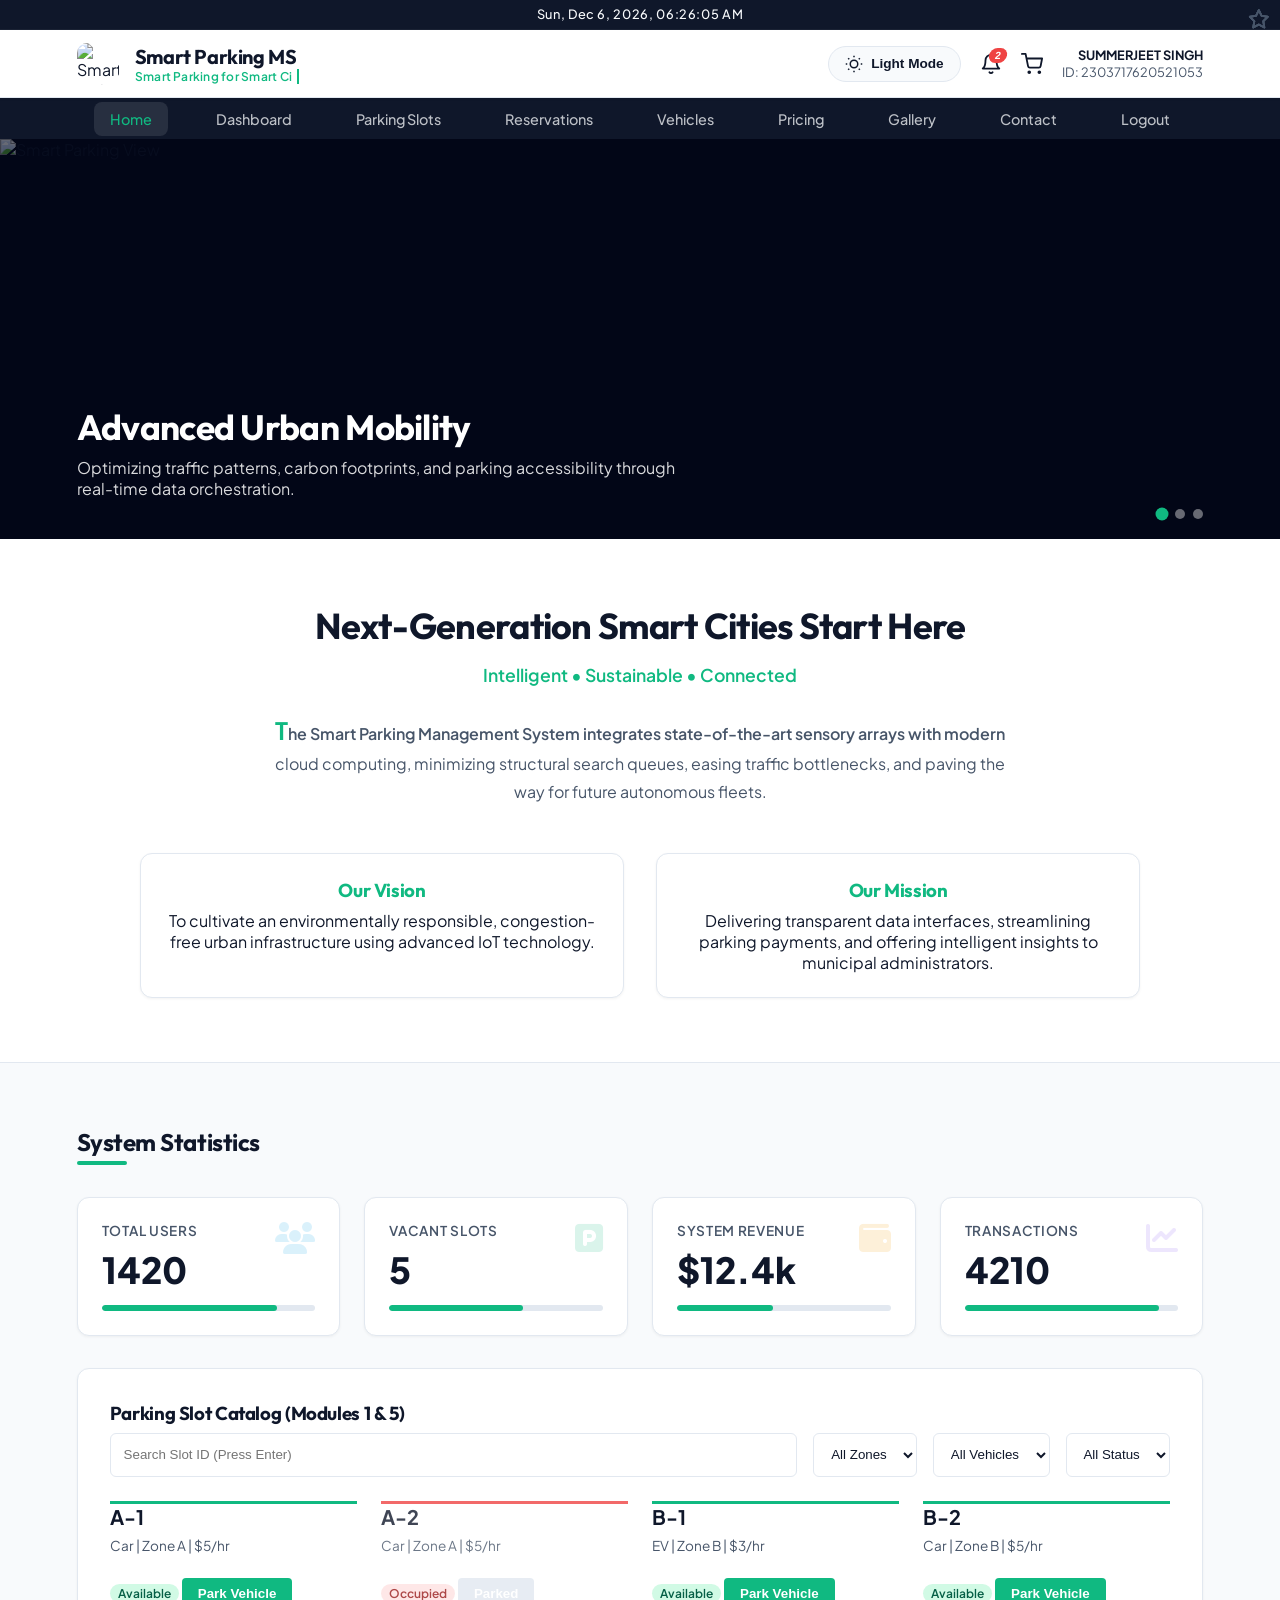
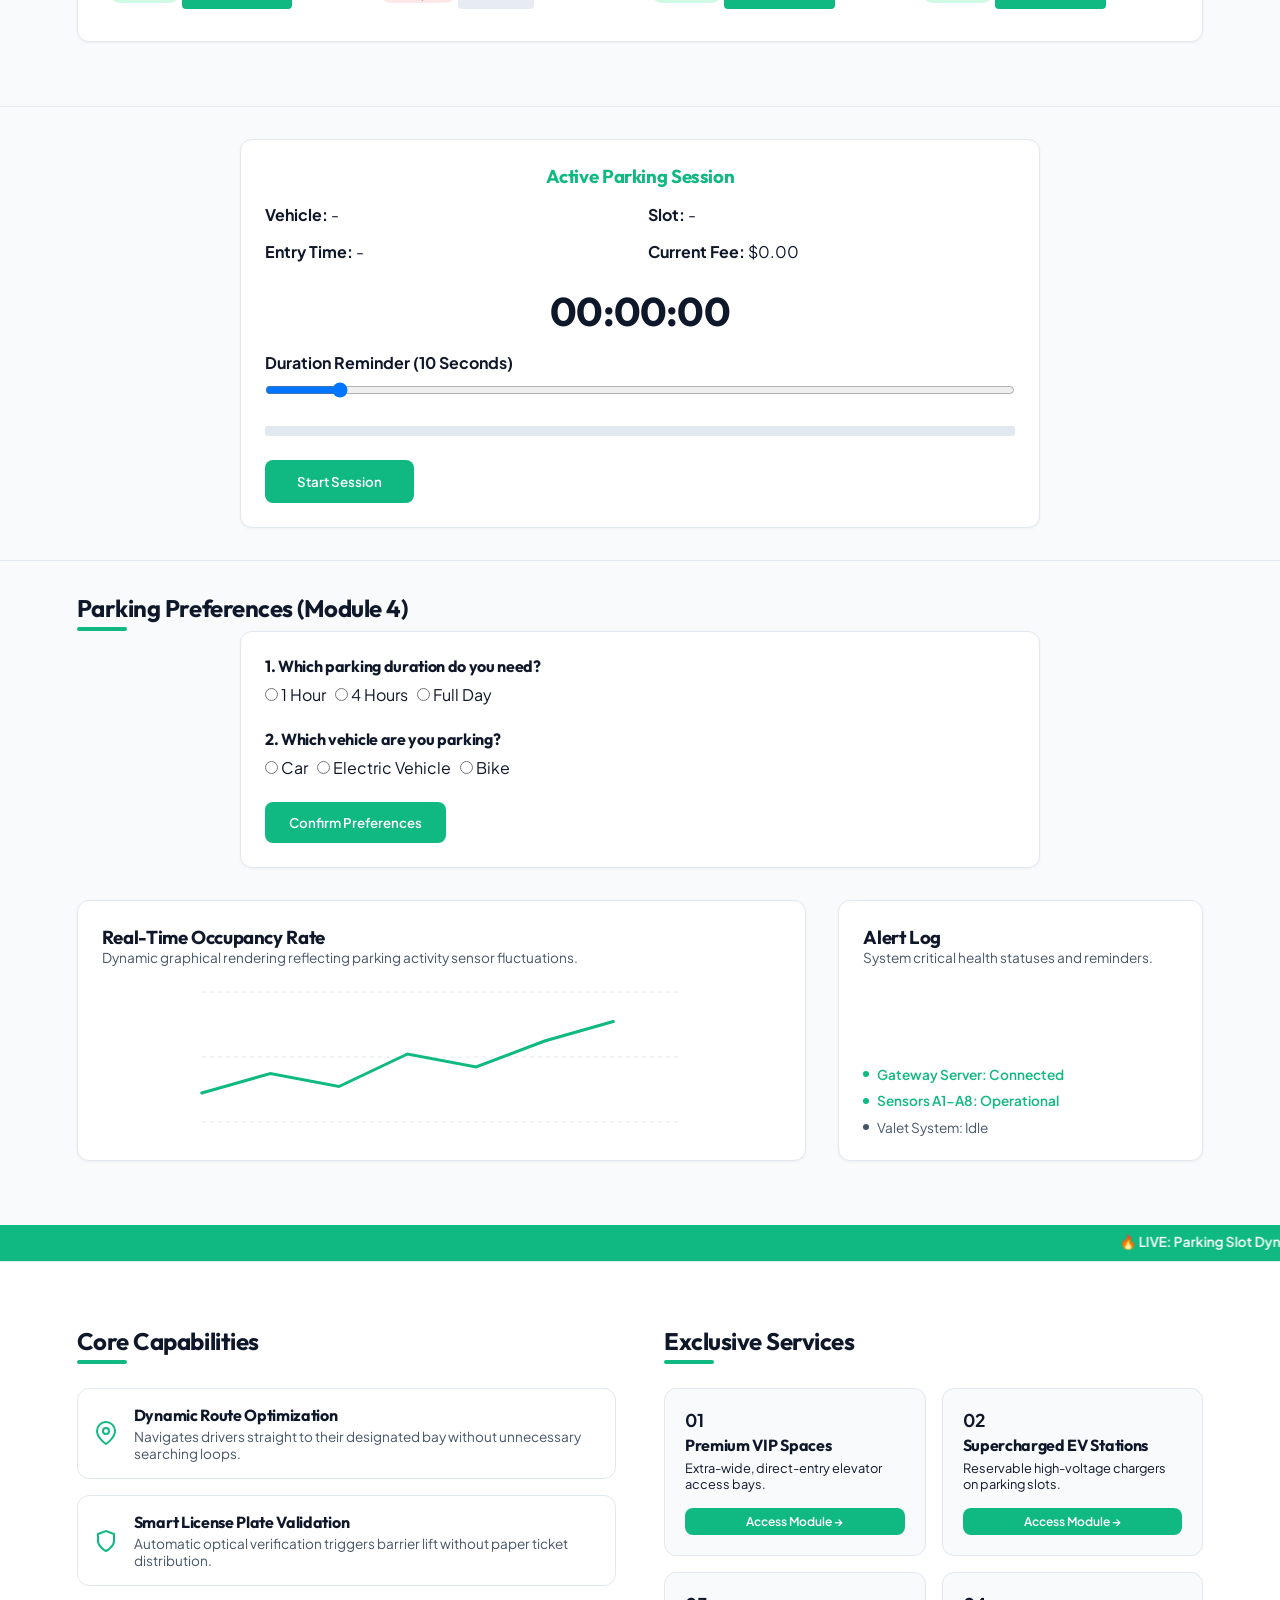
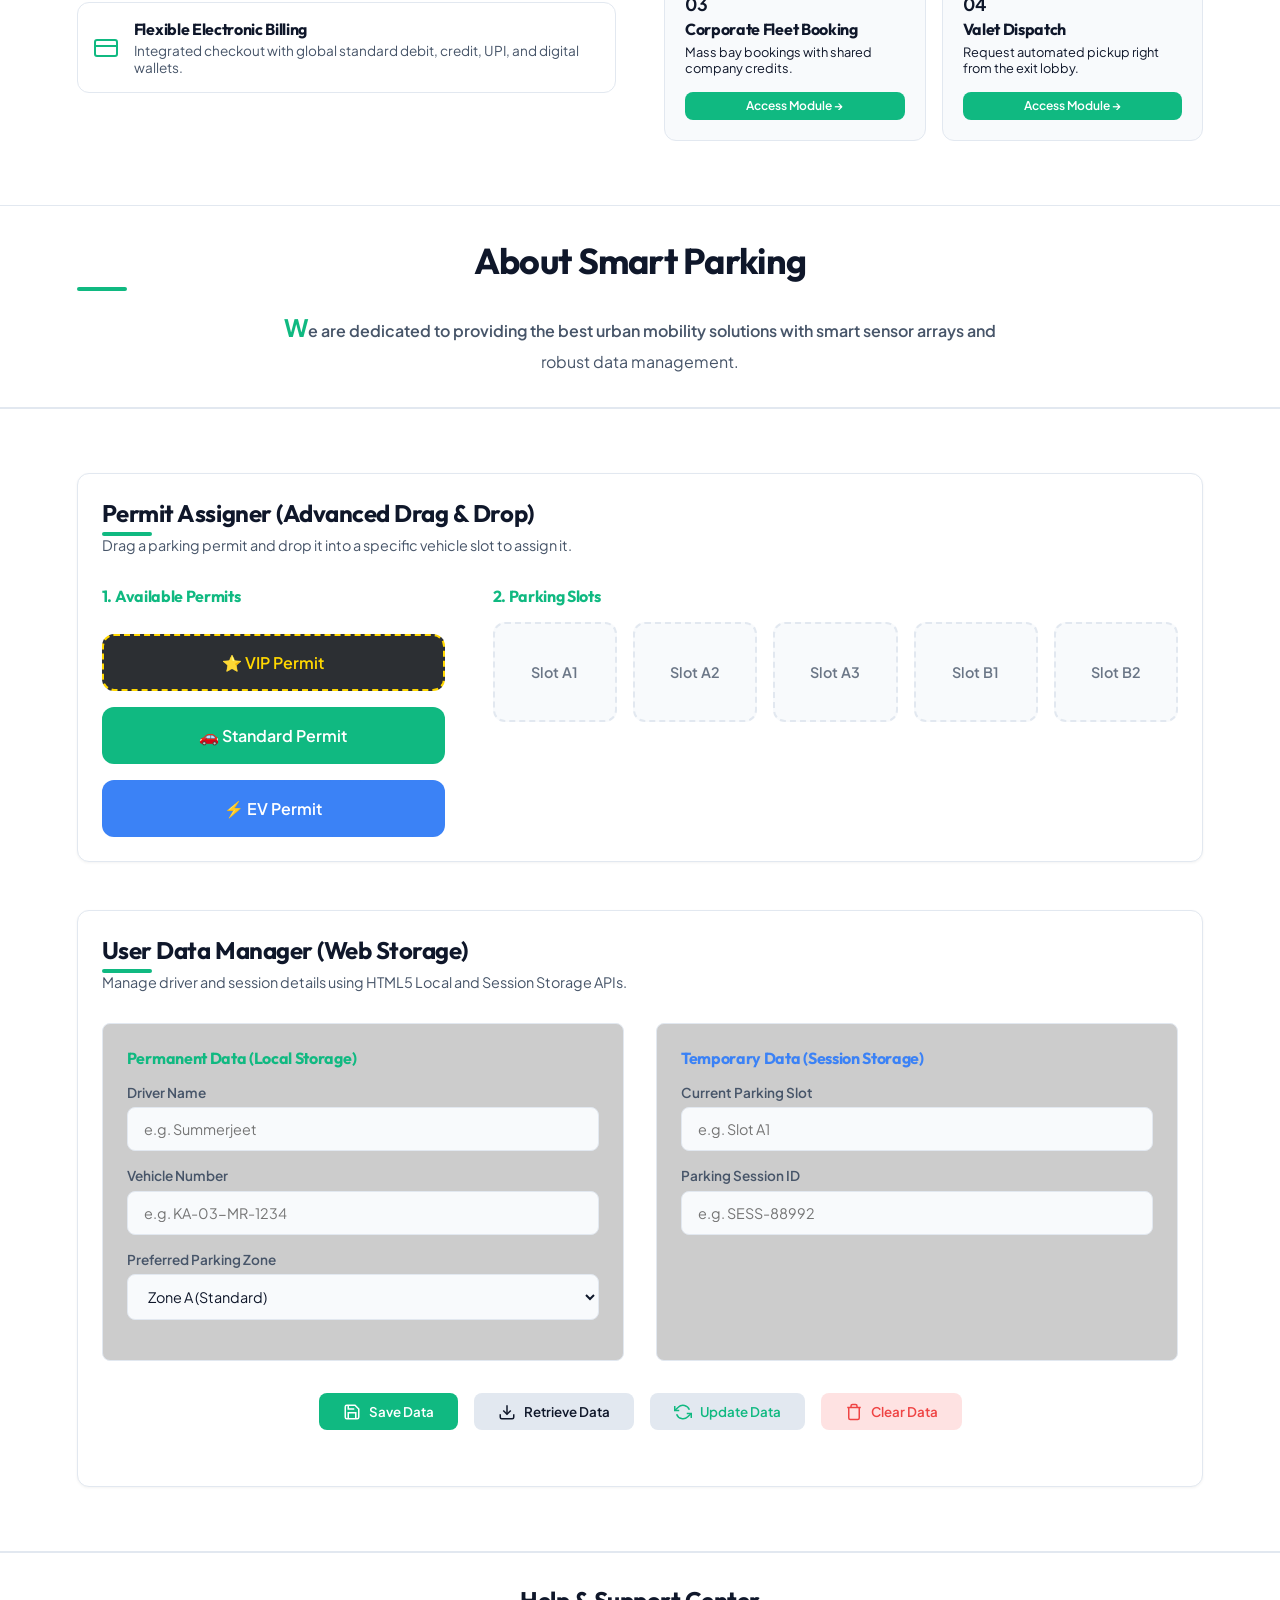
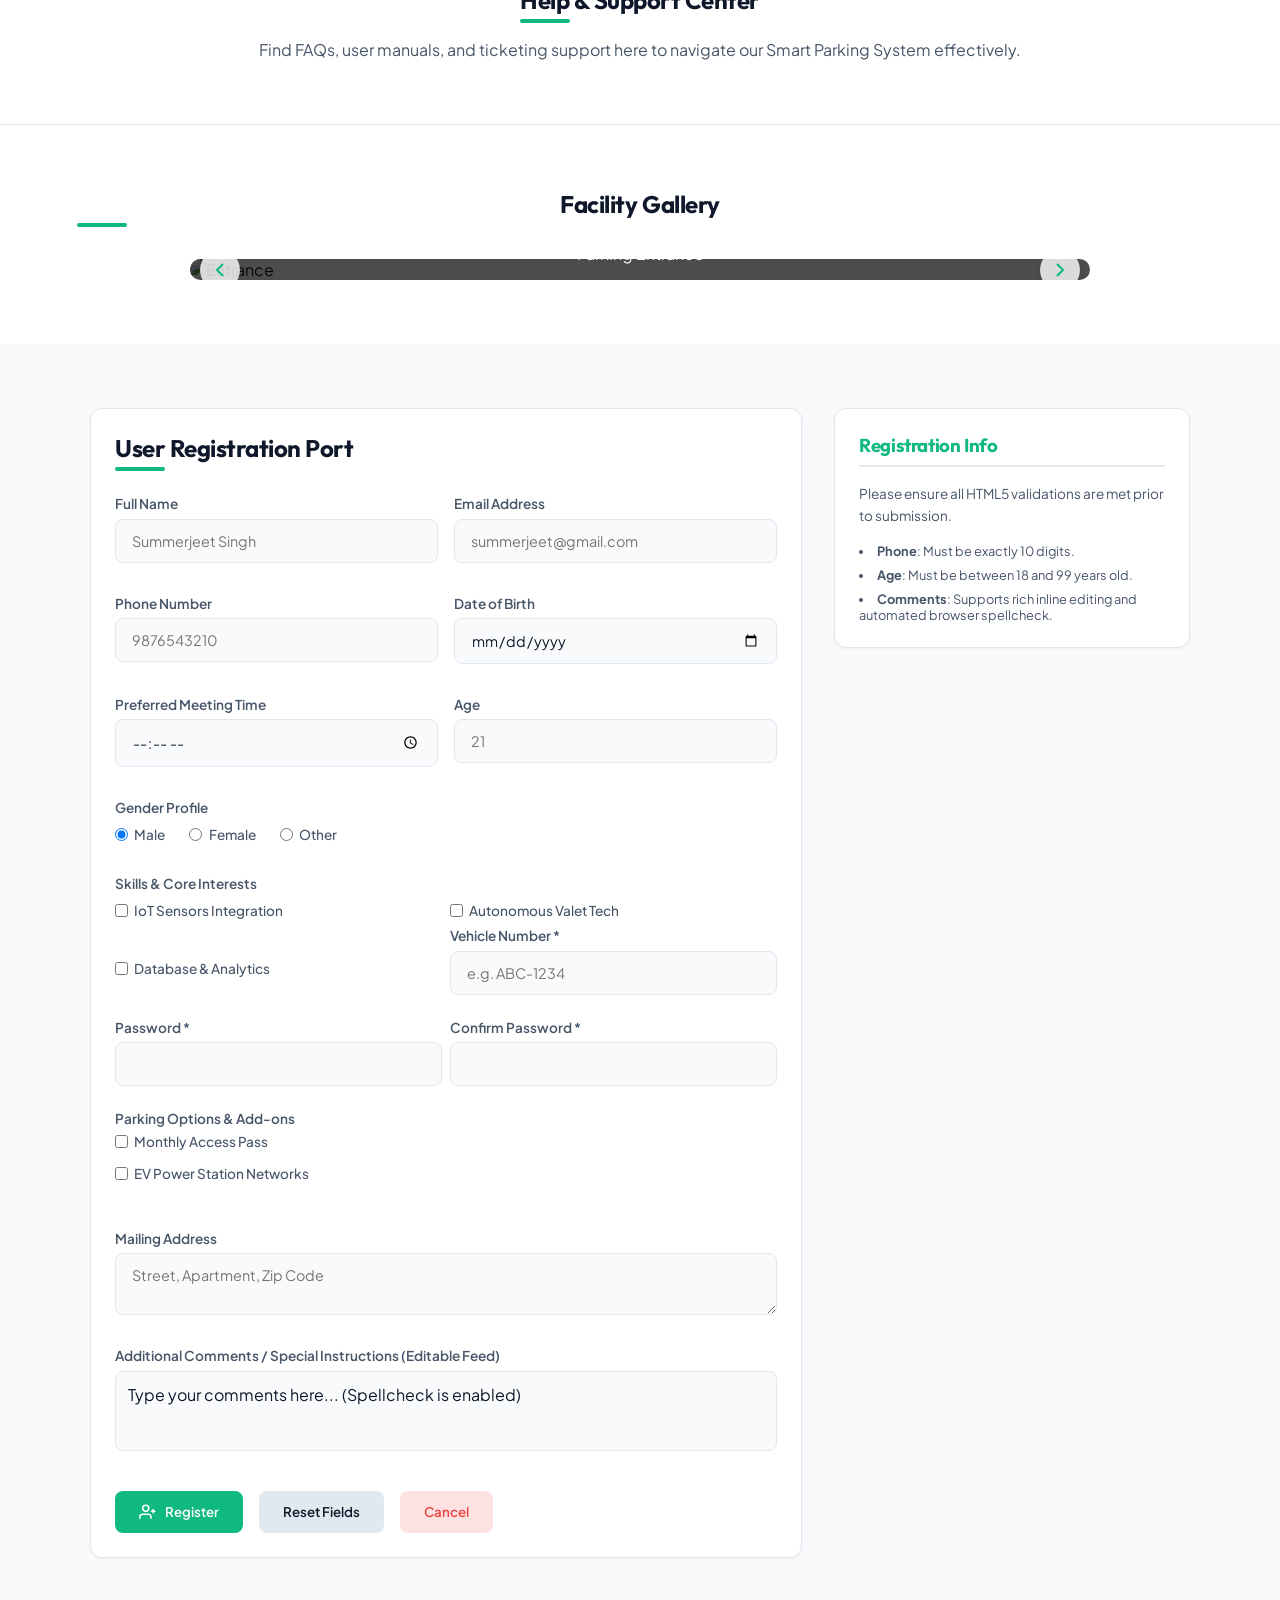
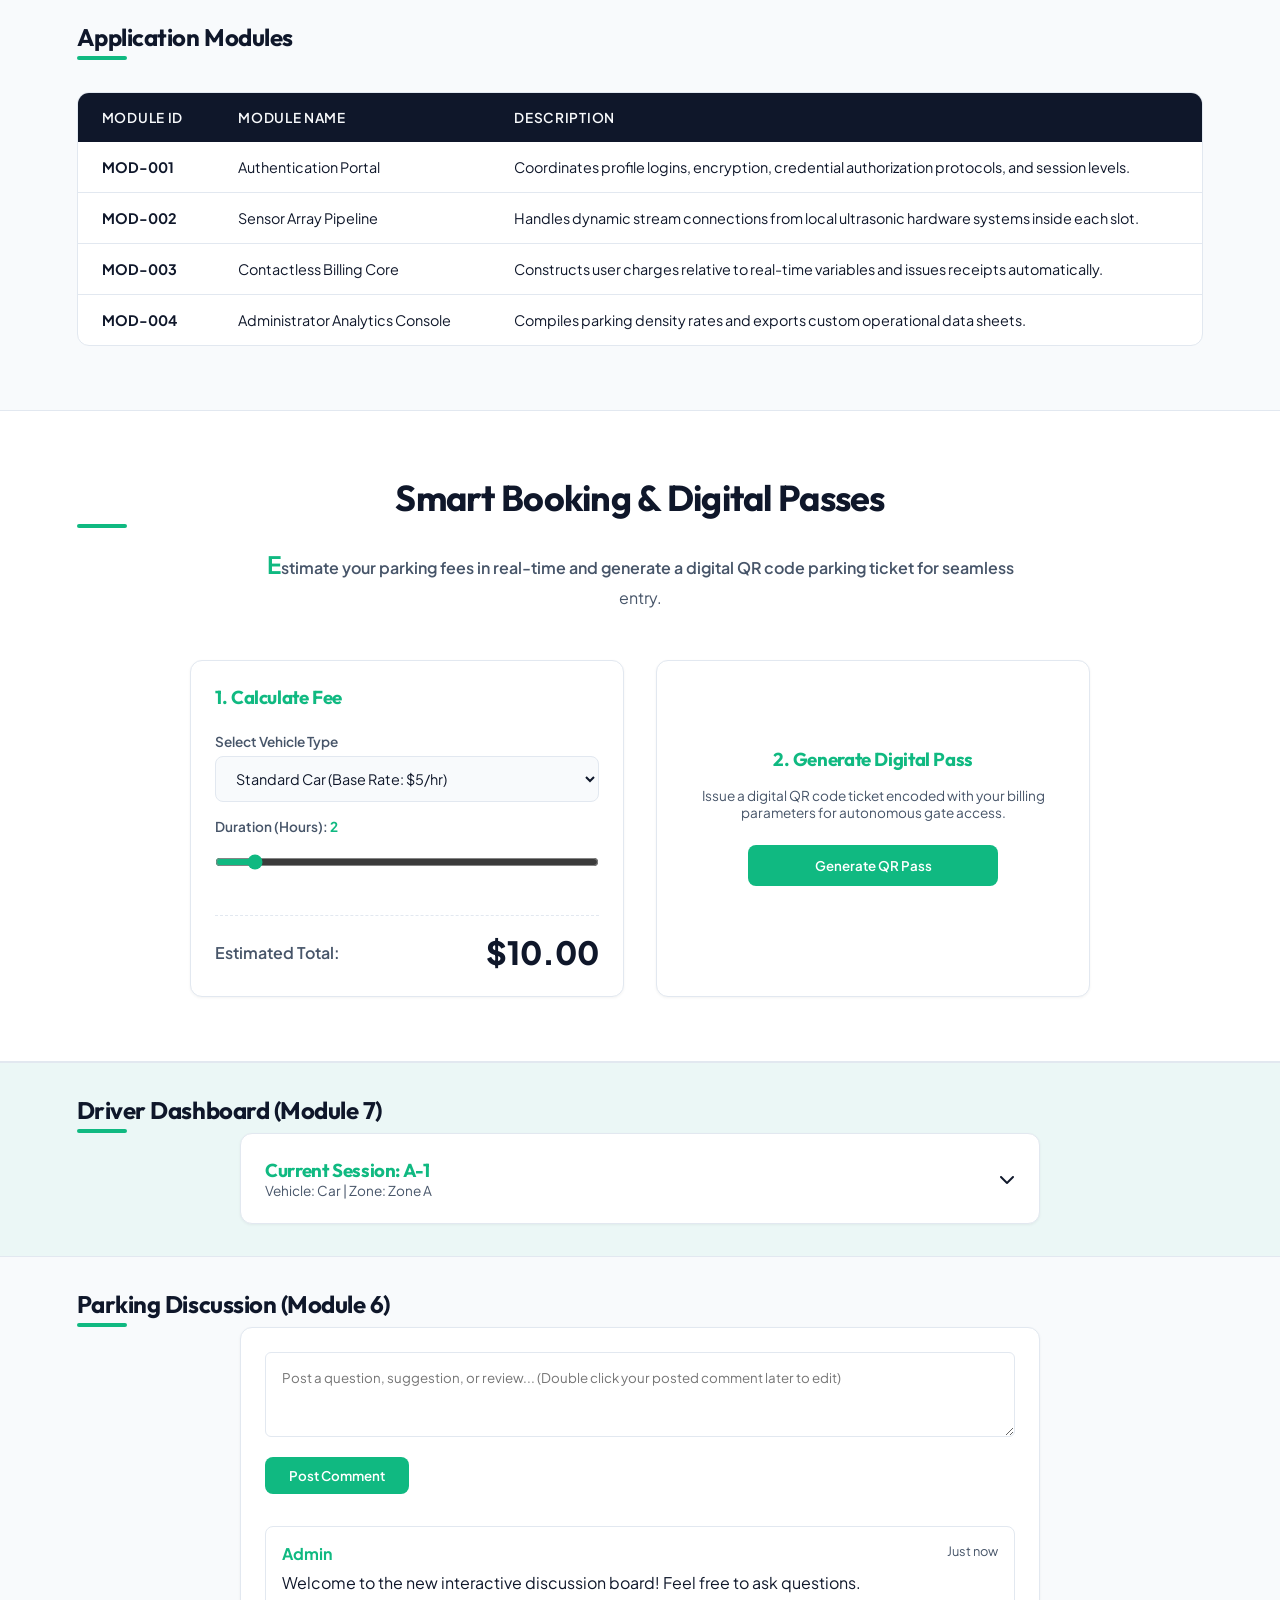
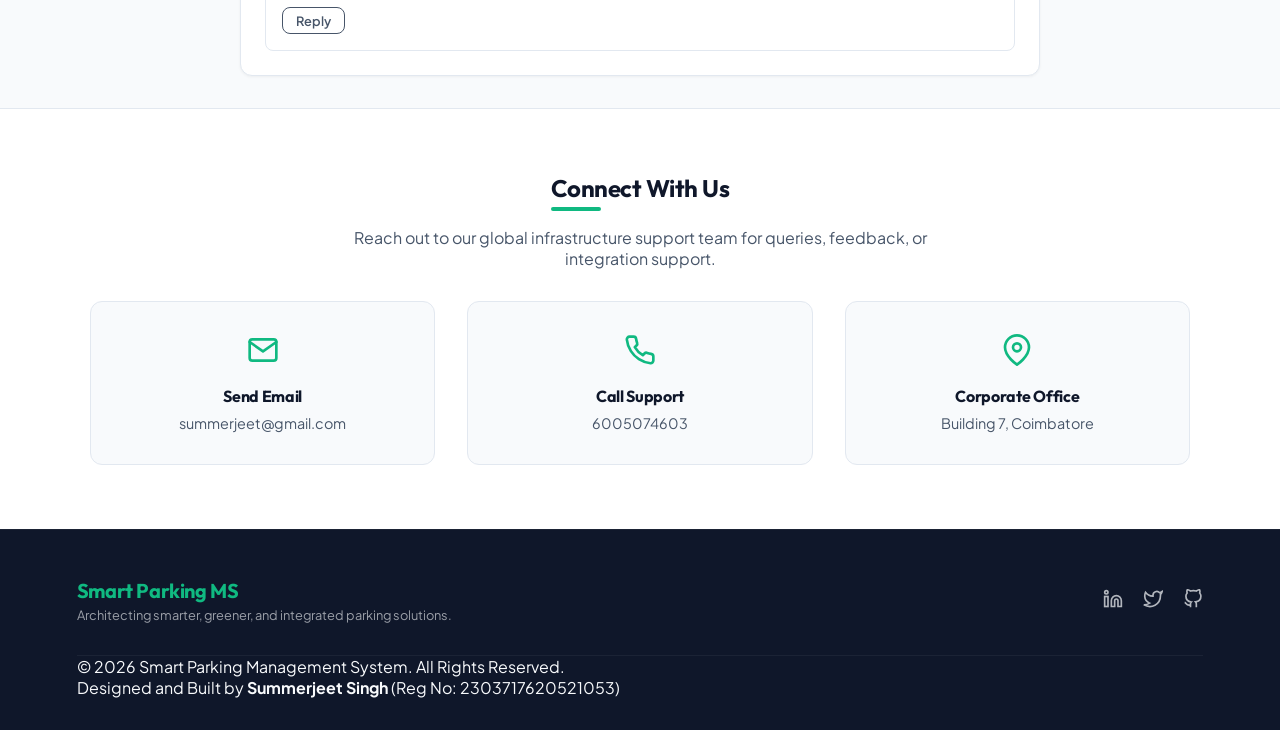
==== commit 4951ad87: "Implement Reservation Cart and badge logic" ====
--- a/index.html
+++ b/index.html
@@ -39,7 +39,13 @@
             <!-- Notifications Bell -->
             <button id="notify-btn" class="notification-trigger" aria-label="Notifications">
                 <svg width="22" height="22" viewBox="0 0 24 24" fill="none" stroke="currentColor" stroke-width="2" stroke-linecap="round" stroke-linejoin="round"><path d="M18 8A6 6 0 0 0 6 8c0 7-3 9-3 9h18s-3-2-3-9"></path><path d="M13.73 21a2 2 0 0 1-3.46 0"></path></svg>
-                <span class="badge">2</span>
+                <span class="badge" id="notify-badge">2</span>
+            </button>
+
+            <!-- Reservations Cart (Module 1 equivalent to Course Cart) -->
+            <button id="cart-btn" class="notification-trigger" aria-label="Reserved Slots">
+                <svg width="22" height="22" viewBox="0 0 24 24" fill="none" stroke="currentColor" stroke-width="2" stroke-linecap="round" stroke-linejoin="round"><path d="M9 20a1 1 0 1 0 0 2 1 1 0 0 0 0-2z"></path><path d="M20 20a1 1 0 1 0 0 2 1 1 0 0 0 0-2z"></path><path d="M1 1h4l2.68 13.39a2 2 0 0 0 2 1.61h9.72a2 2 0 0 0 2-1.61L23 6H6"></path></svg>
+                <span class="badge" id="cart-badge" style="background: #10b981; display: none;">0</span>
             </button>
 
             <!-- Student Info Metadata -->
@@ -104,6 +110,19 @@
                     <p>System update successful.</p>
                 </div>
             </div>
+        </div>
+    </div>
+
+    <!-- Slide-Out Reservations Cart Panel -->
+    <div class="notification-panel" id="cart-panel">
+        <div class="notification-header">
+            <h3>Reserved Slots List</h3>
+            <button id="close-cart" aria-label="Close cart">
+                <svg width="18" height="18" viewBox="0 0 24 24" fill="none" stroke="currentColor" stroke-width="2" stroke-linecap="round" stroke-linejoin="round"><line x1="18" y1="6" x2="6" y2="18"></line><line x1="6" y1="6" x2="18" y2="18"></line></svg>
+            </button>
+        </div>
+        <div class="notification-body" id="cart-list">
+            <div id="empty-cart-msg" style="padding: 1rem; text-align: center; color: var(--text-secondary);">No slots reserved yet.</div>
         </div>
     </div>
 
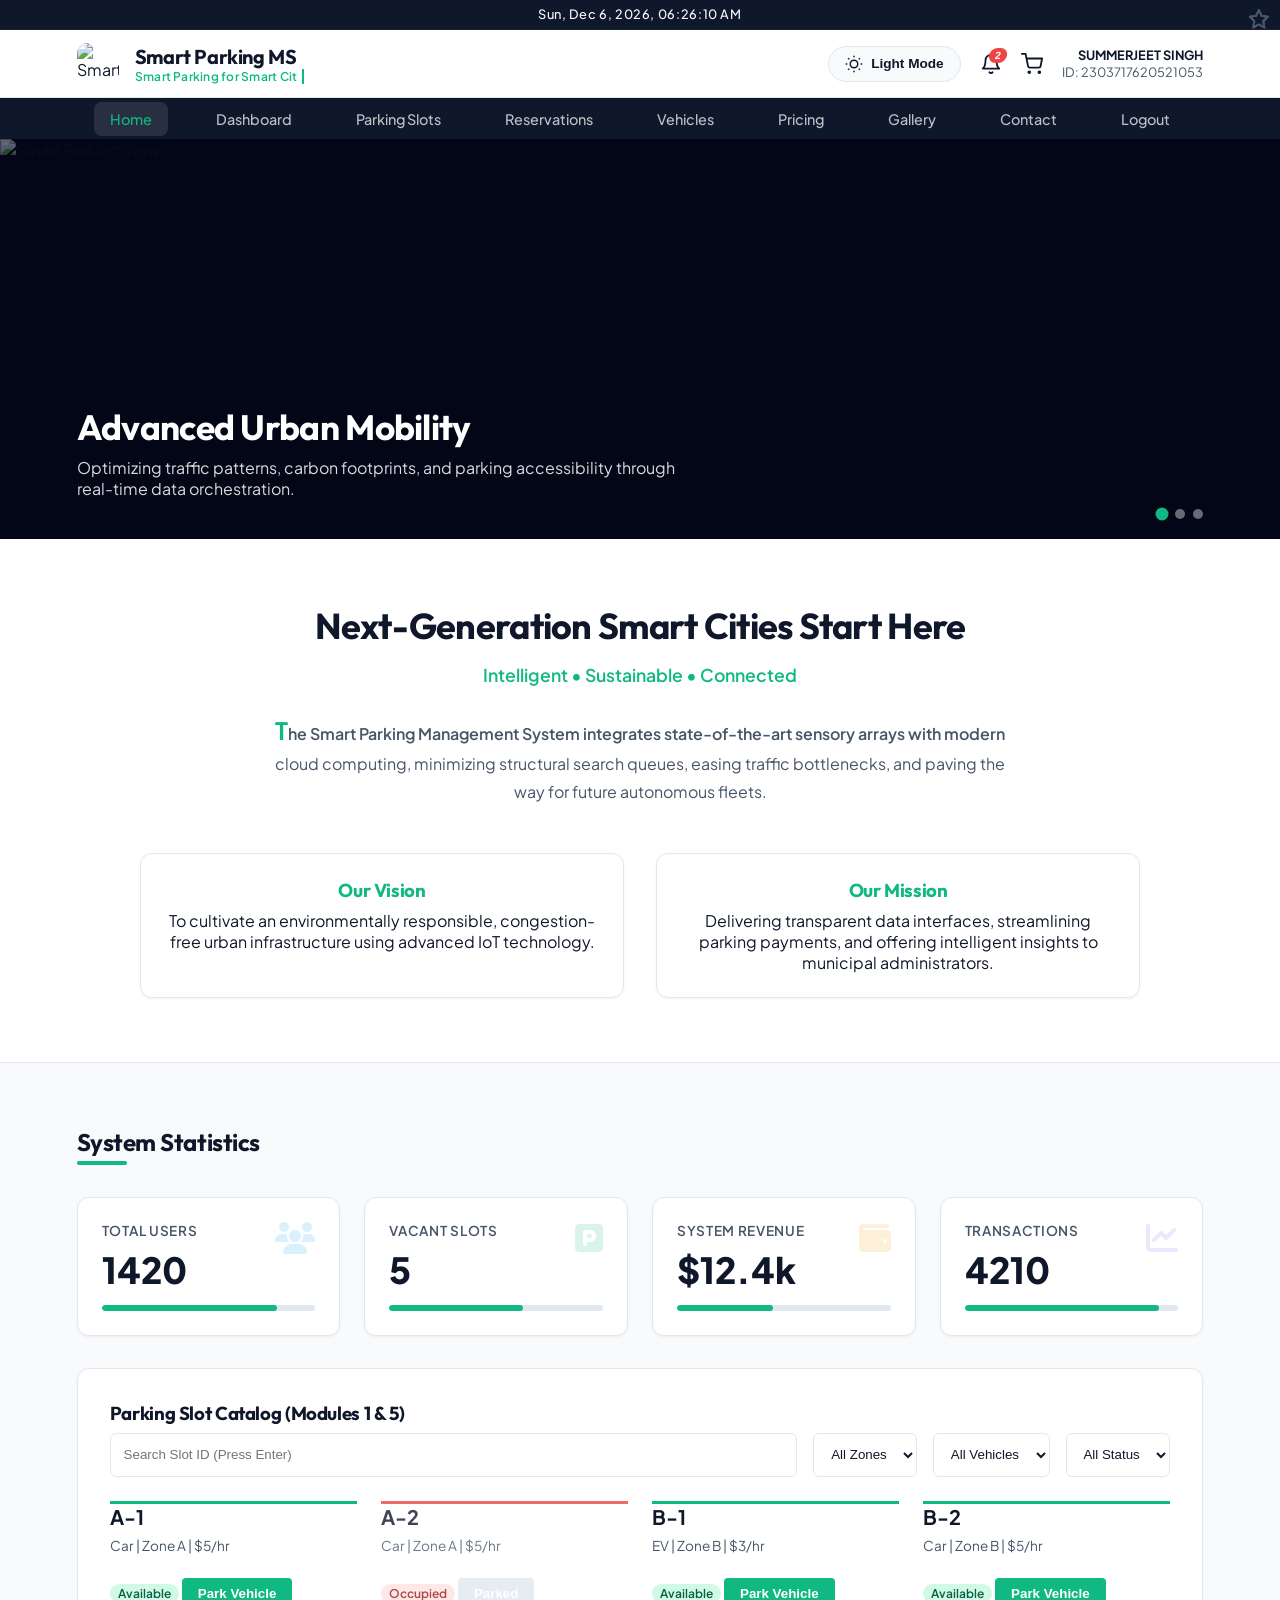
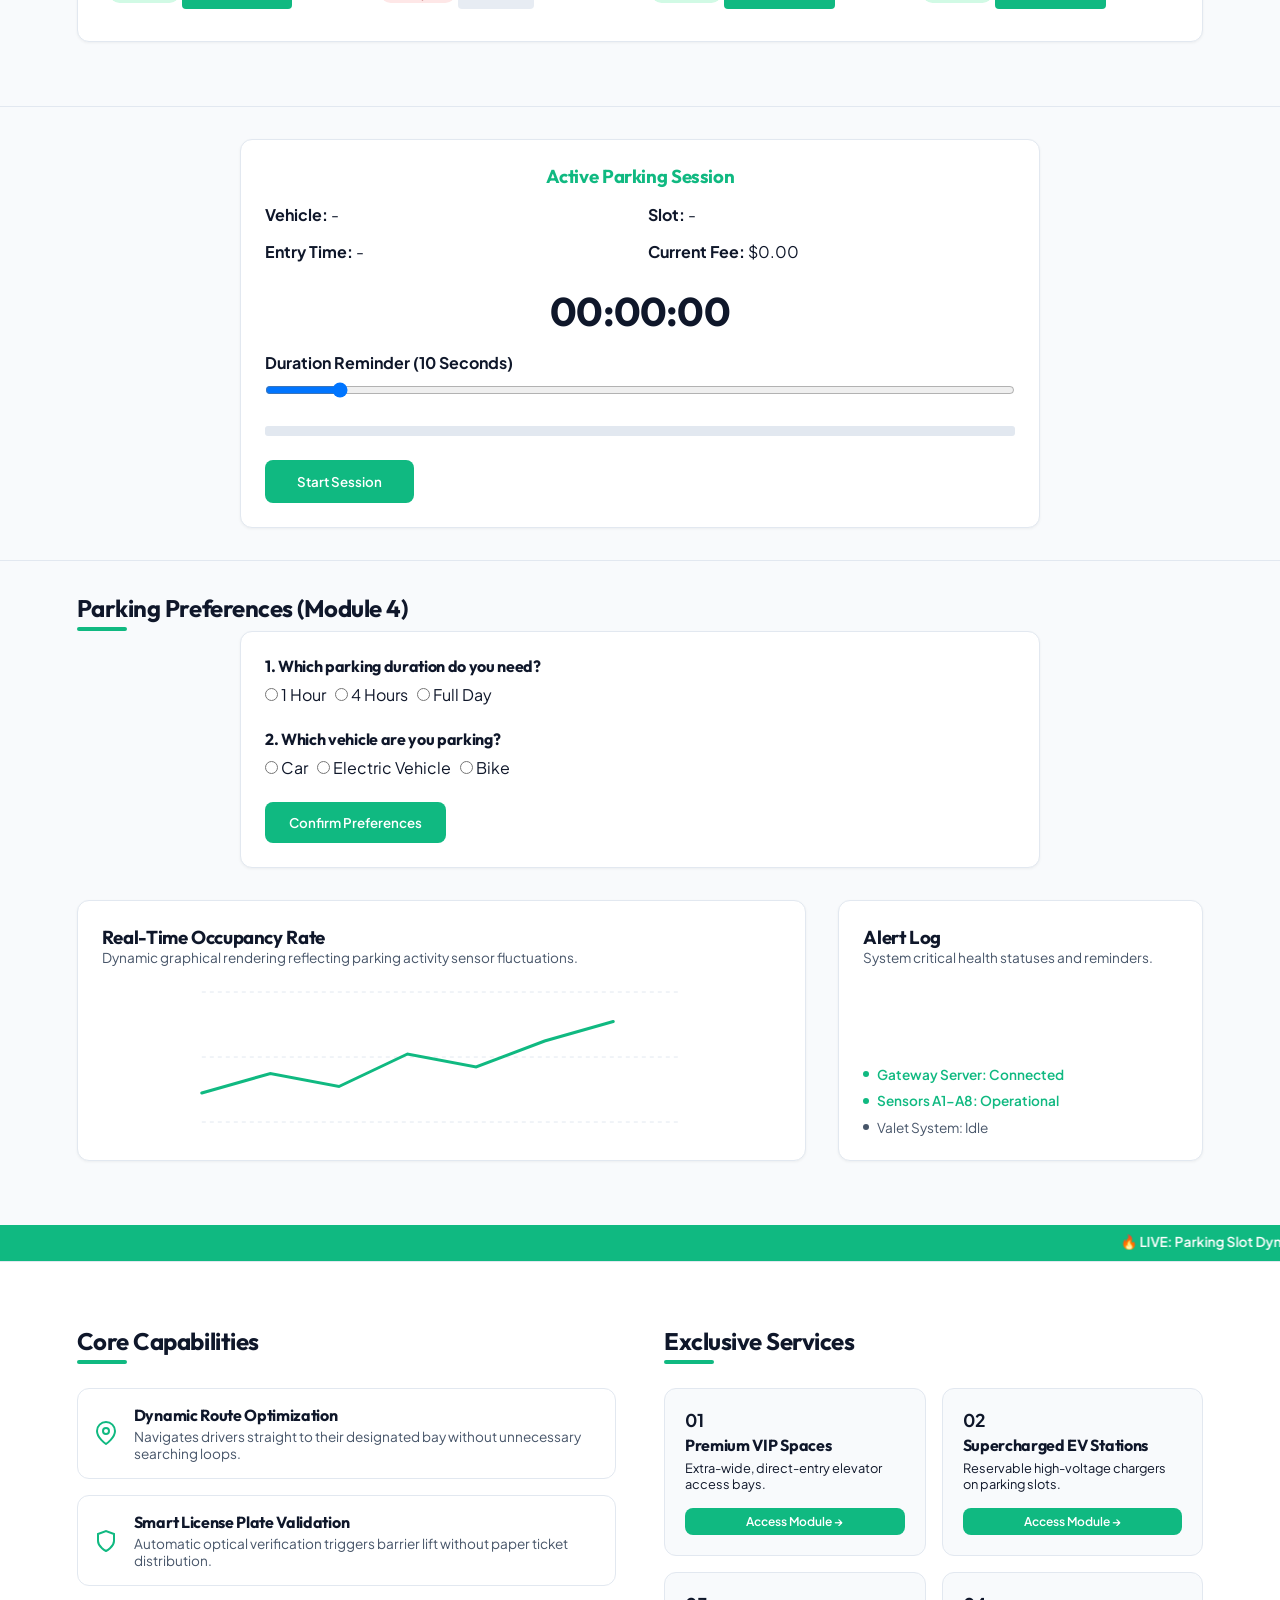
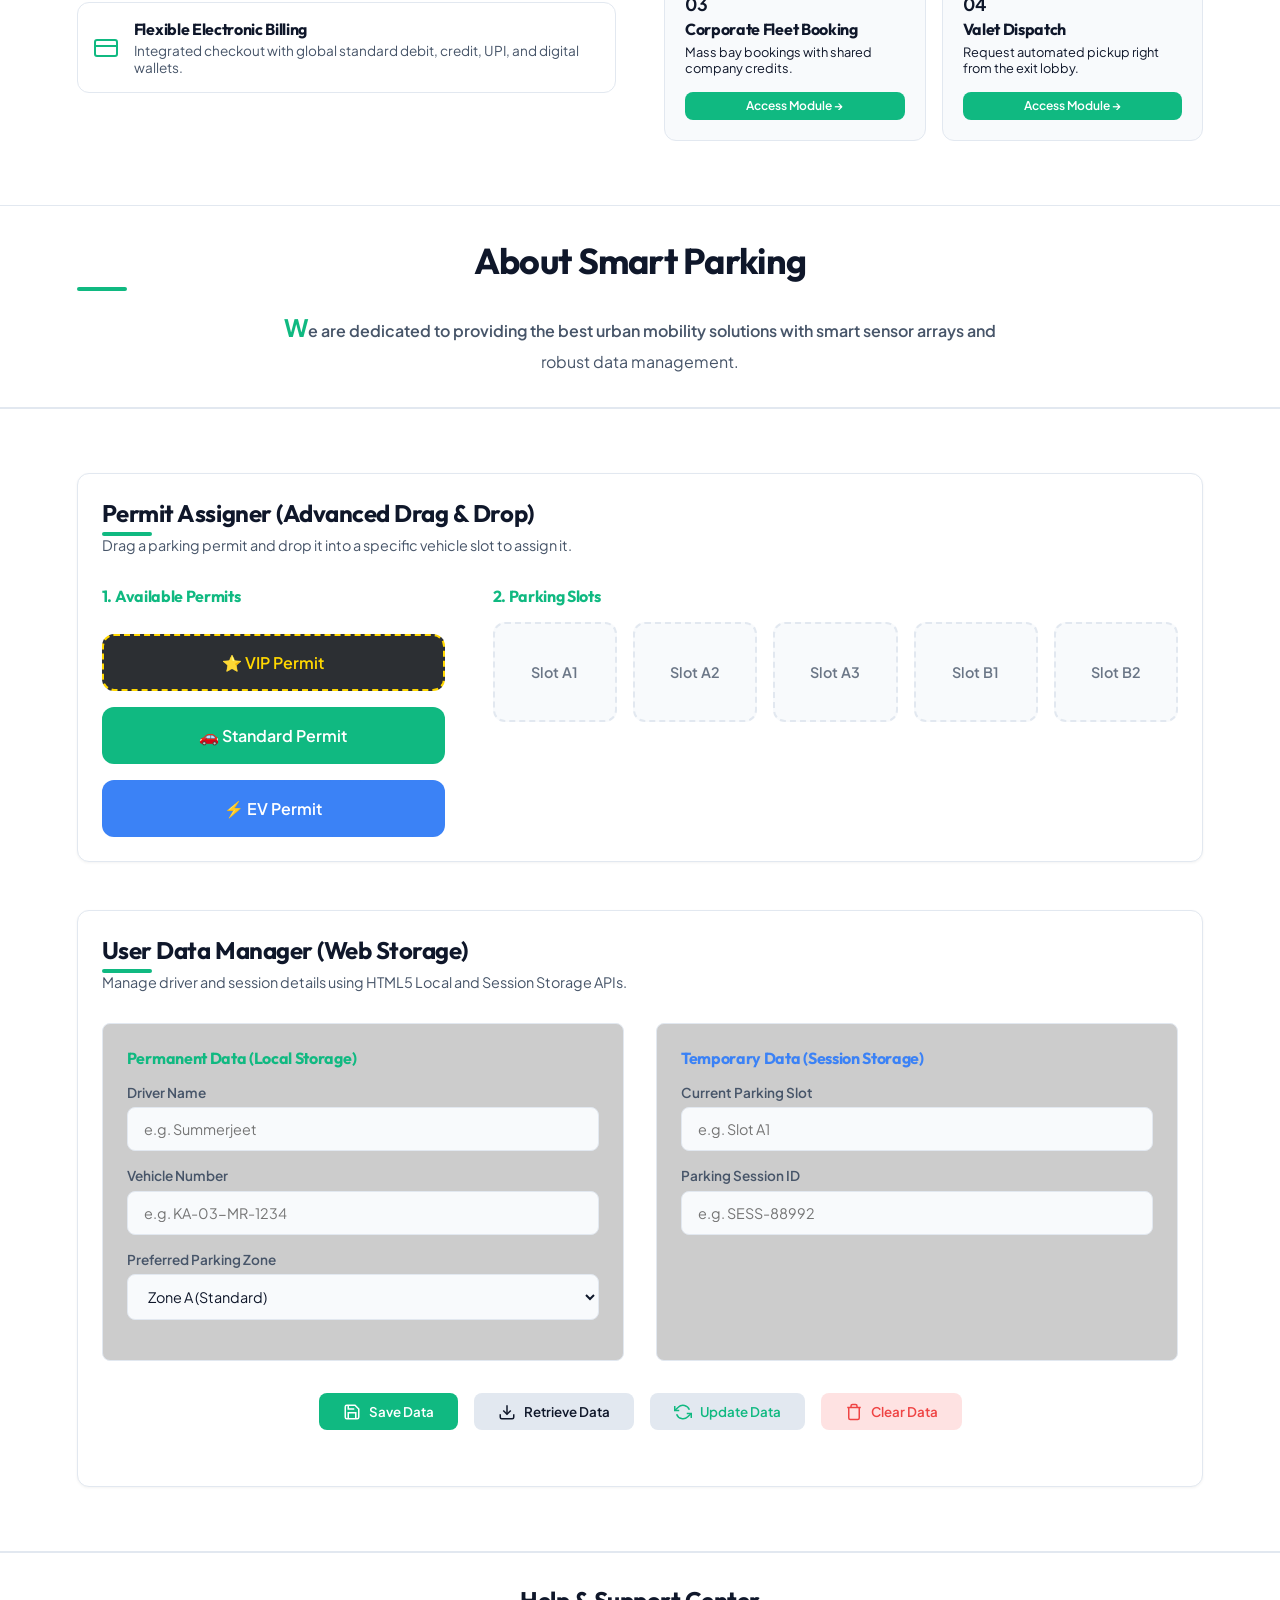
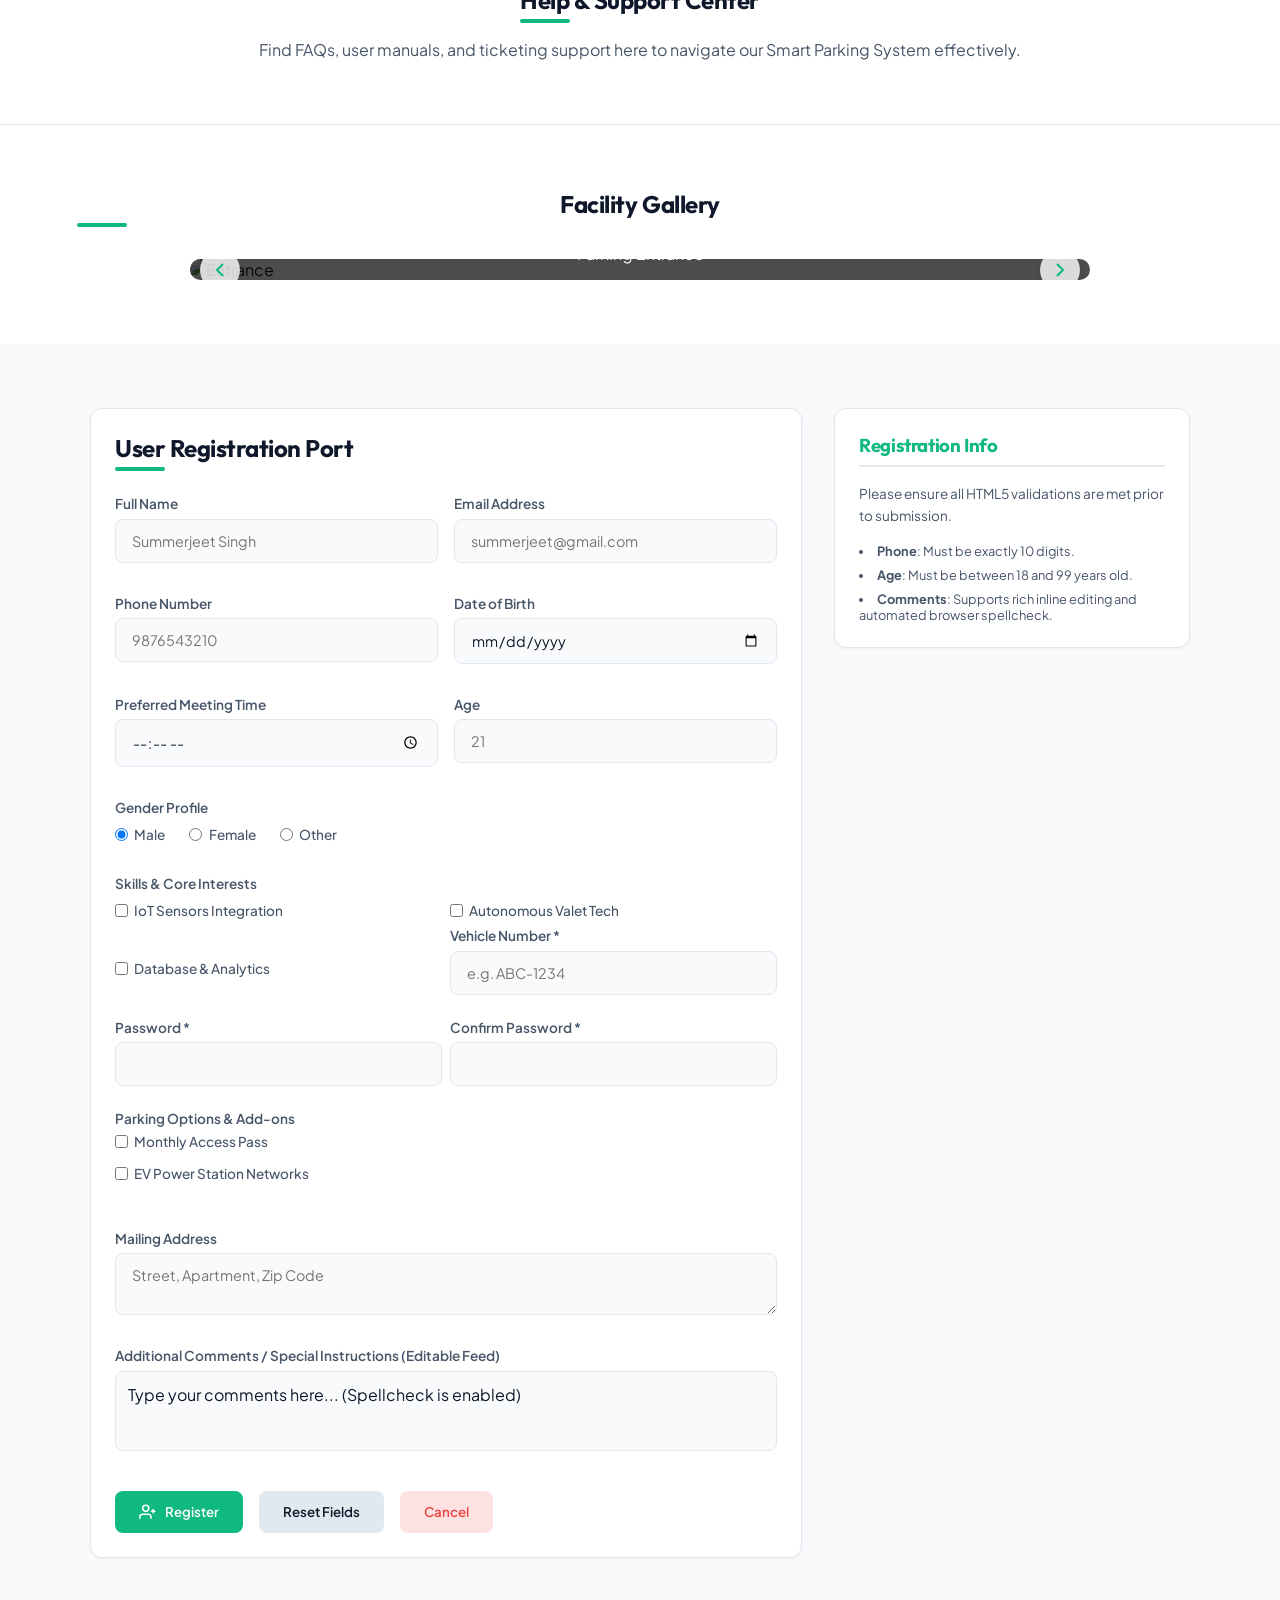
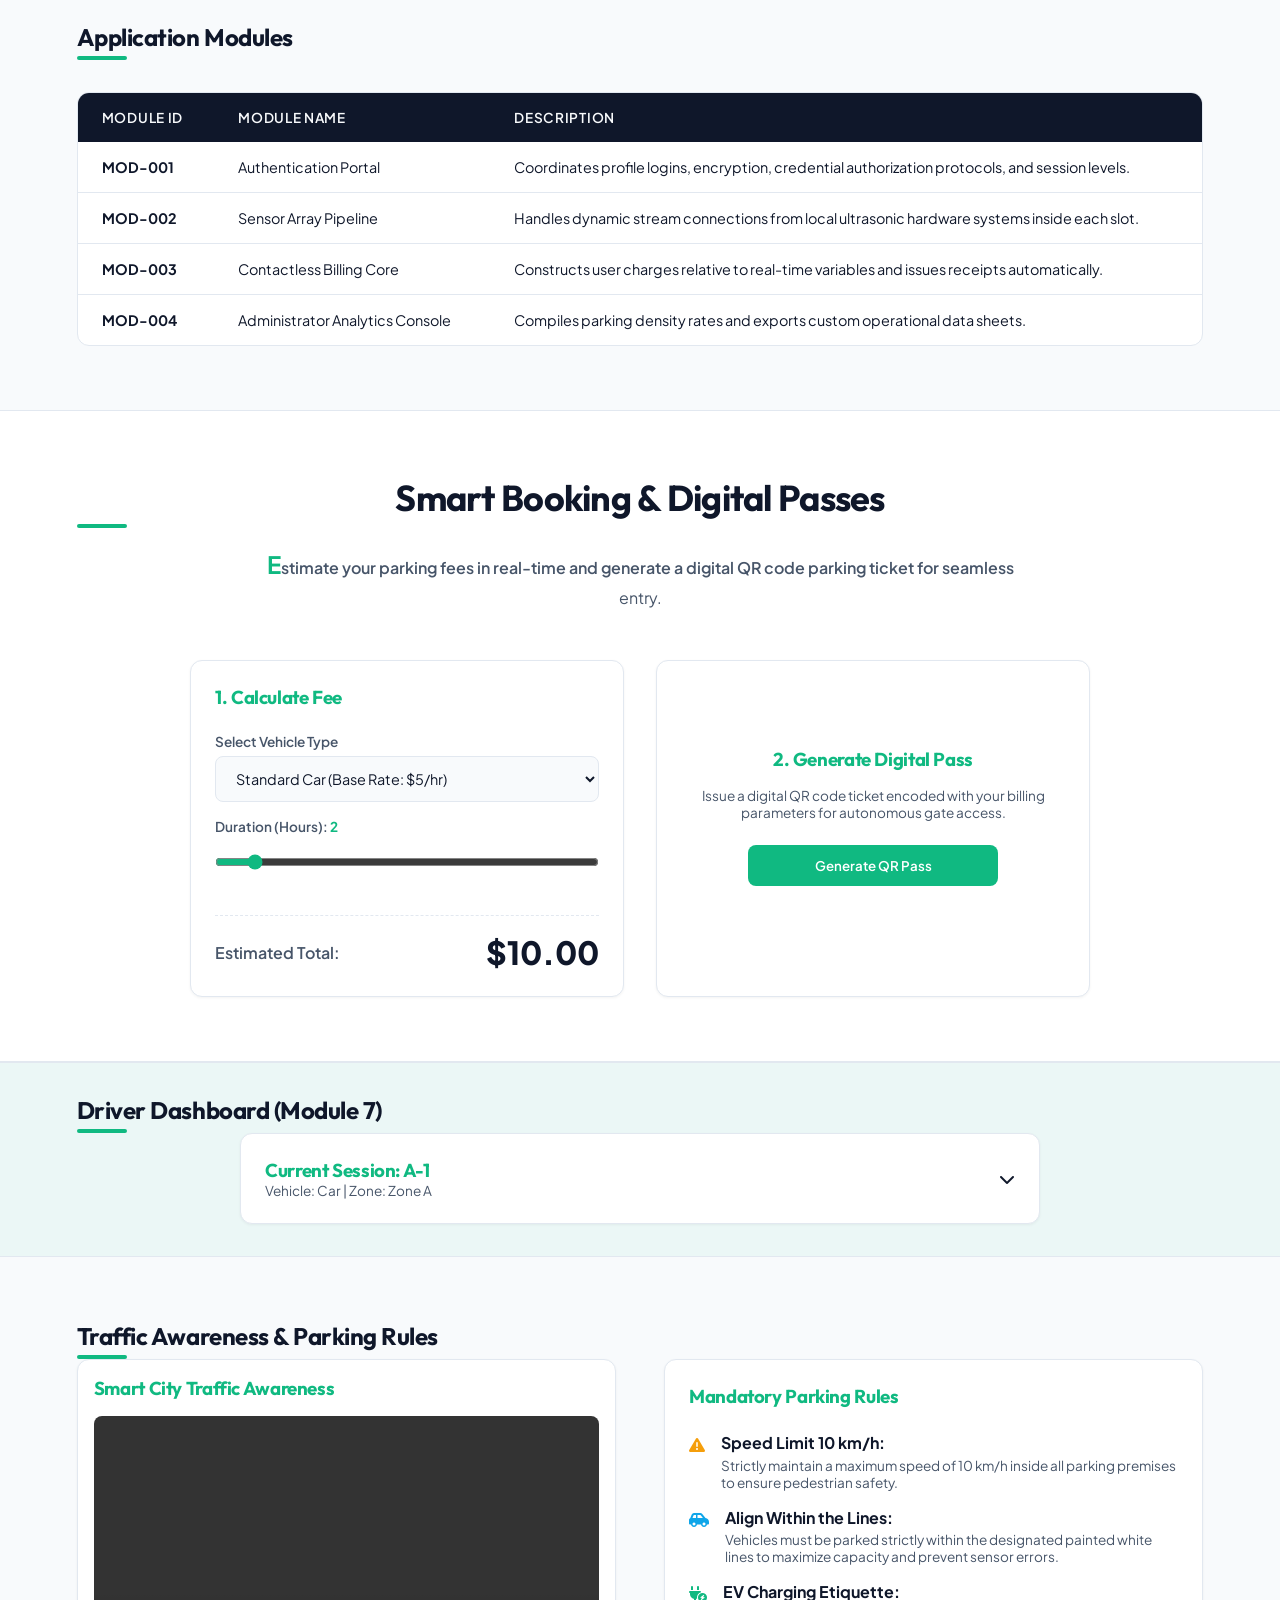
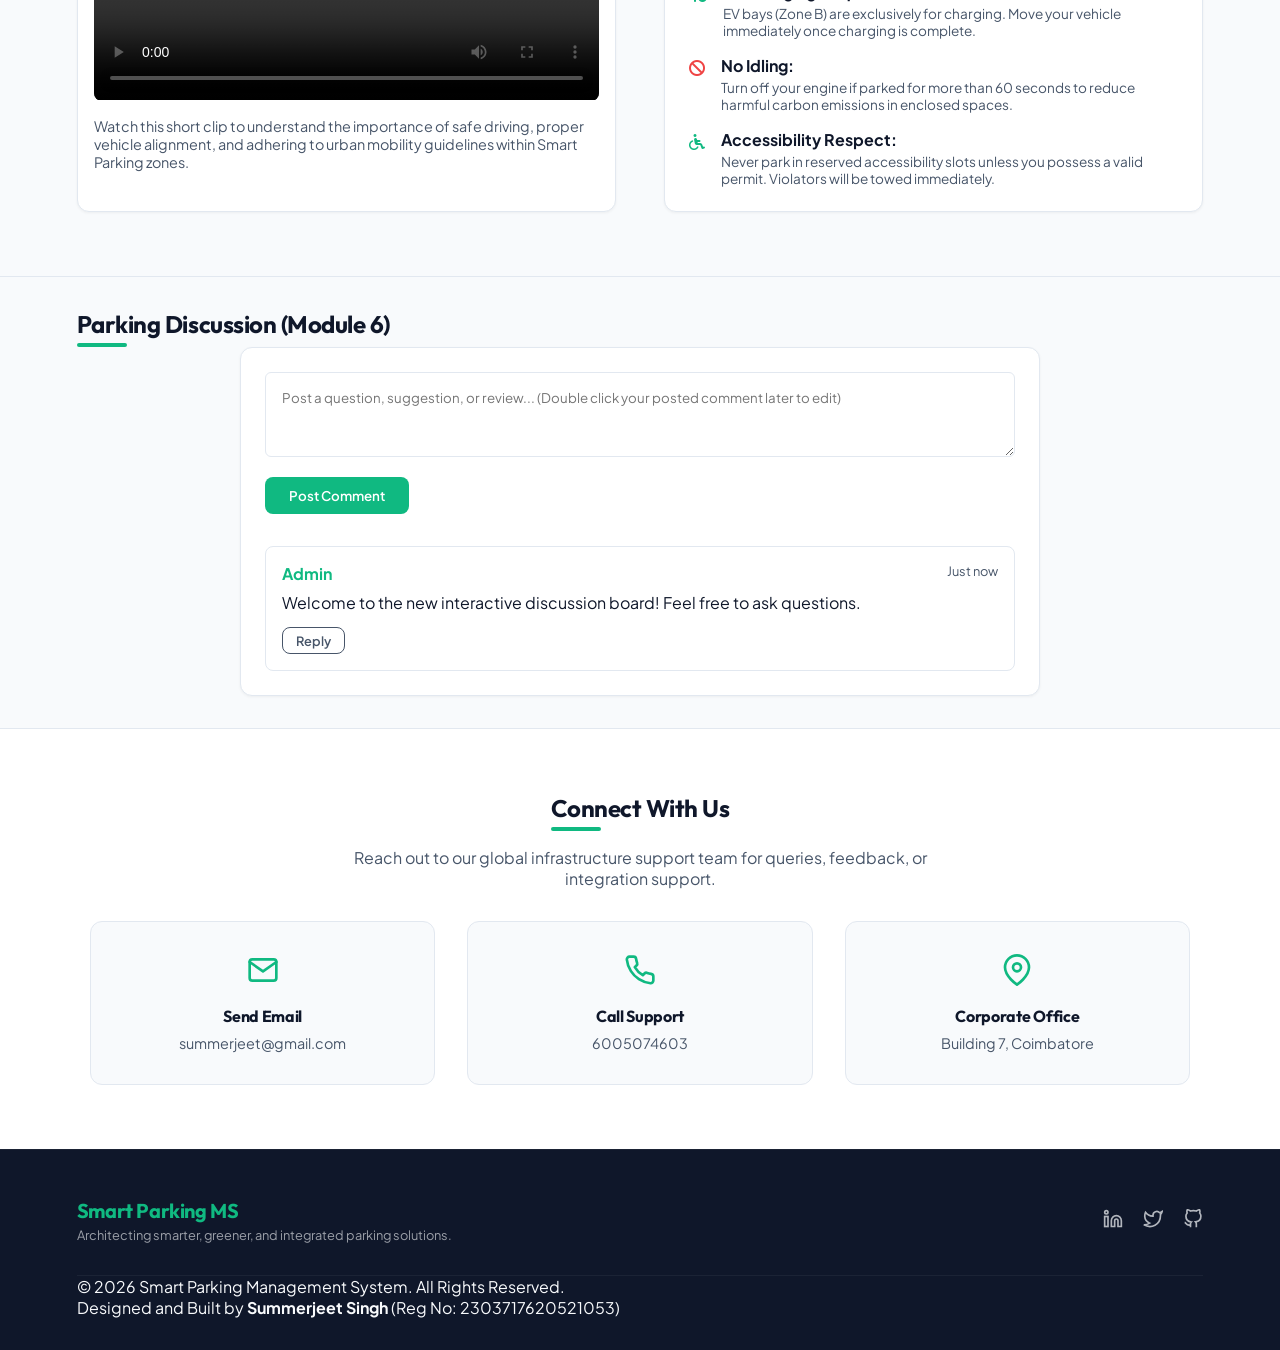
==== commit a8188d39: "Add Traffic Awareness Video and Parking Rules section" ====
--- a/index.html
+++ b/index.html
@@ -896,6 +896,71 @@
             </div>
         </section>
 
+    <!-- Traffic Awareness & Rules Section -->
+    <section id="awareness" style="padding: 4rem 6%; background: var(--bg-card); border-top: 1px solid var(--border-color);">
+        <h2 class="section-title">Traffic Awareness & Parking Rules</h2>
+        <div style="display: grid; grid-template-columns: repeat(auto-fit, minmax(400px, 1fr)); gap: 3rem; max-width: 1200px; margin: 0 auto;">
+            
+            <!-- Video Column -->
+            <div class="glass-card" style="padding: 1rem;">
+                <h3 style="margin-bottom: 1rem; color: var(--primary);">Smart City Traffic Awareness</h3>
+                <div style="position: relative; padding-bottom: 56.25%; height: 0; overflow: hidden; border-radius: 8px;">
+                    <!-- Using a standard open-source demo video -->
+                    <video controls style="position: absolute; top: 0; left: 0; width: 100%; height: 100%; object-fit: cover;">
+                        <source src="https://www.w3schools.com/html/mov_bbb.mp4" type="video/mp4">
+                        Your browser does not support the video tag.
+                    </video>
+                </div>
+                <p style="margin-top: 1rem; color: var(--text-secondary); font-size: 0.9rem;">
+                    Watch this short clip to understand the importance of safe driving, proper vehicle alignment, and adhering to urban mobility guidelines within Smart Parking zones.
+                </p>
+            </div>
+
+            <!-- Rules Column -->
+            <div class="glass-card">
+                <h3 style="margin-bottom: 1.5rem; color: #10b981;">Mandatory Parking Rules</h3>
+                <ul style="list-style: none; padding: 0; display: flex; flex-direction: column; gap: 1rem;">
+                    <li style="display: flex; gap: 1rem; align-items: flex-start;">
+                        <span style="color: #f59e0b; margin-top: 2px;"><i class="fa-solid fa-triangle-exclamation"></i></span>
+                        <div>
+                            <strong>Speed Limit 10 km/h:</strong>
+                            <p style="font-size: 0.85rem; color: var(--text-secondary); margin-top: 0.2rem;">Strictly maintain a maximum speed of 10 km/h inside all parking premises to ensure pedestrian safety.</p>
+                        </div>
+                    </li>
+                    <li style="display: flex; gap: 1rem; align-items: flex-start;">
+                        <span style="color: #0ea5e9; margin-top: 2px;"><i class="fa-solid fa-car-side"></i></span>
+                        <div>
+                            <strong>Align Within the Lines:</strong>
+                            <p style="font-size: 0.85rem; color: var(--text-secondary); margin-top: 0.2rem;">Vehicles must be parked strictly within the designated painted white lines to maximize capacity and prevent sensor errors.</p>
+                        </div>
+                    </li>
+                    <li style="display: flex; gap: 1rem; align-items: flex-start;">
+                        <span style="color: #10b981; margin-top: 2px;"><i class="fa-solid fa-plug-circle-bolt"></i></span>
+                        <div>
+                            <strong>EV Charging Etiquette:</strong>
+                            <p style="font-size: 0.85rem; color: var(--text-secondary); margin-top: 0.2rem;">EV bays (Zone B) are exclusively for charging. Move your vehicle immediately once charging is complete.</p>
+                        </div>
+                    </li>
+                    <li style="display: flex; gap: 1rem; align-items: flex-start;">
+                        <span style="color: var(--danger); margin-top: 2px;"><i class="fa-solid fa-ban"></i></span>
+                        <div>
+                            <strong>No Idling:</strong>
+                            <p style="font-size: 0.85rem; color: var(--text-secondary); margin-top: 0.2rem;">Turn off your engine if parked for more than 60 seconds to reduce harmful carbon emissions in enclosed spaces.</p>
+                        </div>
+                    </li>
+                    <li style="display: flex; gap: 1rem; align-items: flex-start;">
+                        <span style="color: var(--primary); margin-top: 2px;"><i class="fa-solid fa-wheelchair"></i></span>
+                        <div>
+                            <strong>Accessibility Respect:</strong>
+                            <p style="font-size: 0.85rem; color: var(--text-secondary); margin-top: 0.2rem;">Never park in reserved accessibility slots unless you possess a valid permit. Violators will be towed immediately.</p>
+                        </div>
+                    </li>
+                </ul>
+            </div>
+            
+        </div>
+    </section>
+
         <!-- Module 6: Parking Feedback & Discussion -->
         <section class="feedback-section" style="padding: 2rem 6%; border-top: 1px solid var(--border-color);">
             <h2 class="section-title">Parking Discussion (Module 6)</h2>
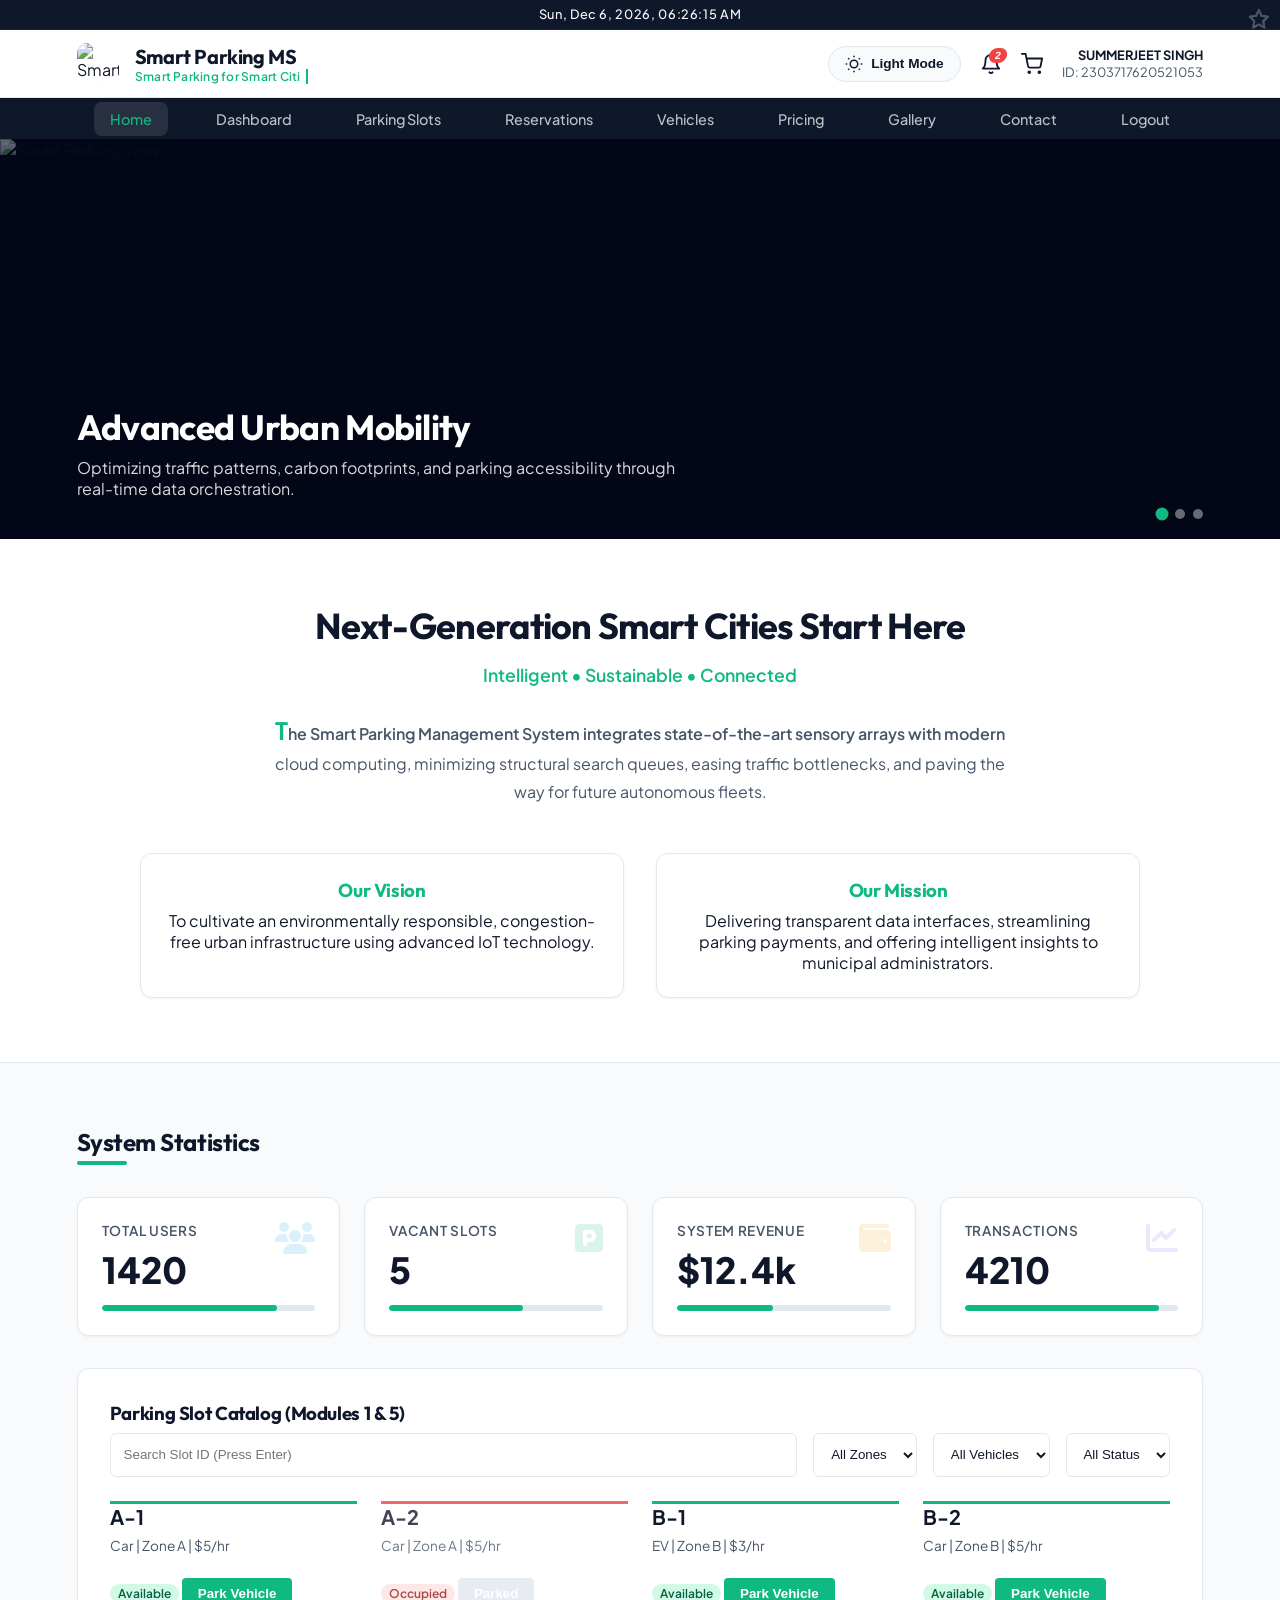
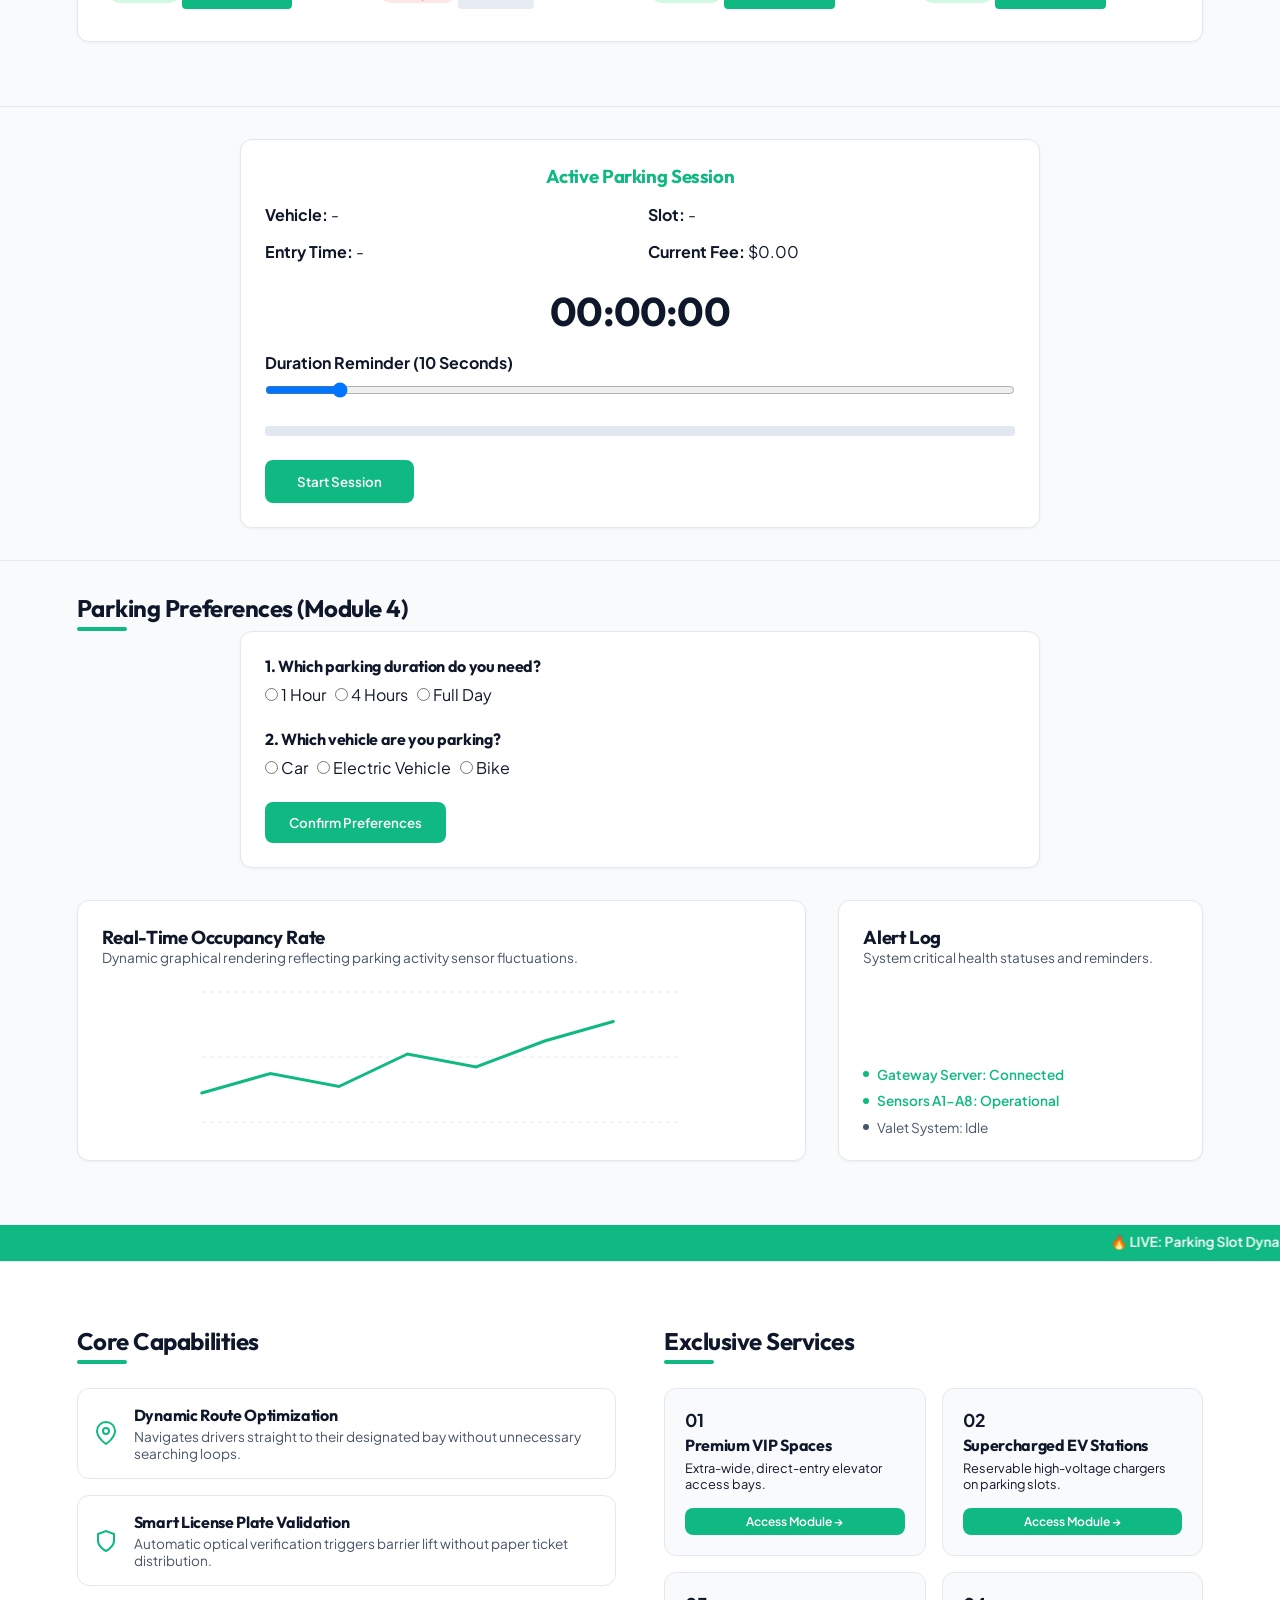
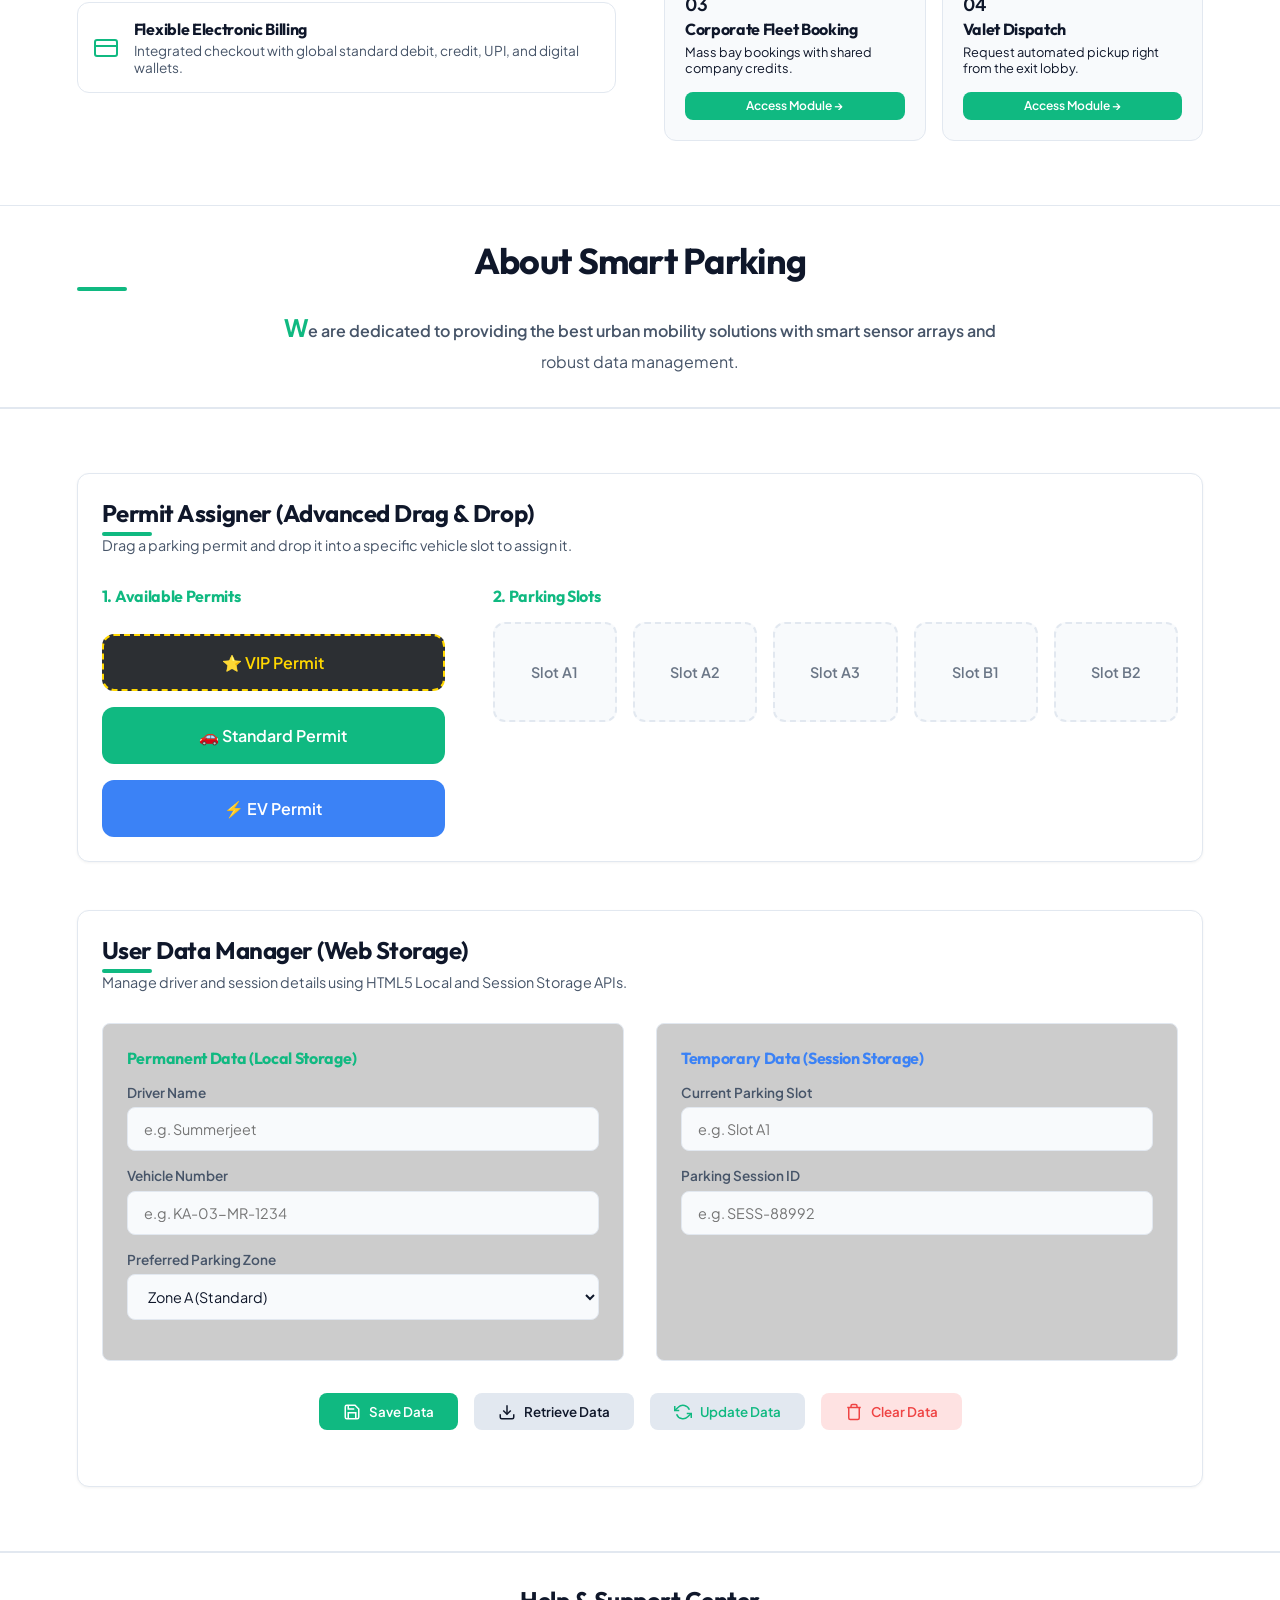
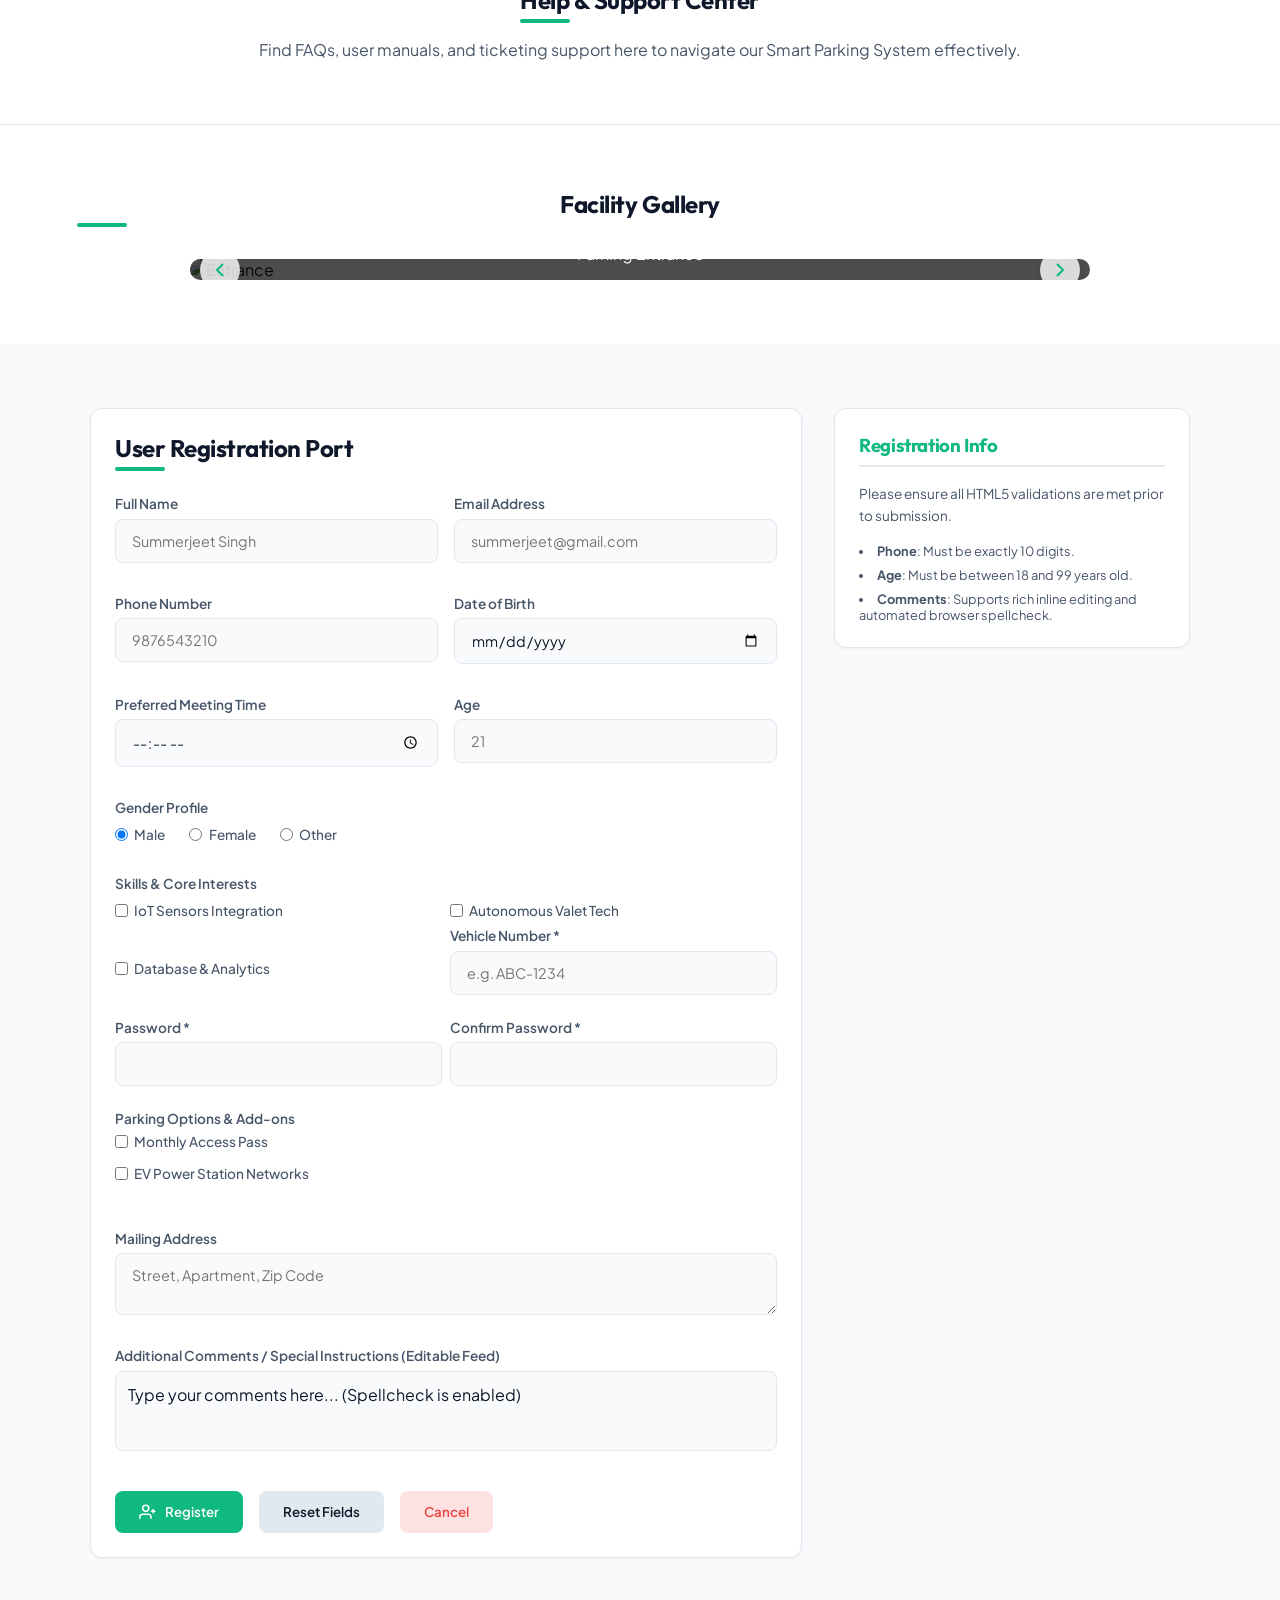
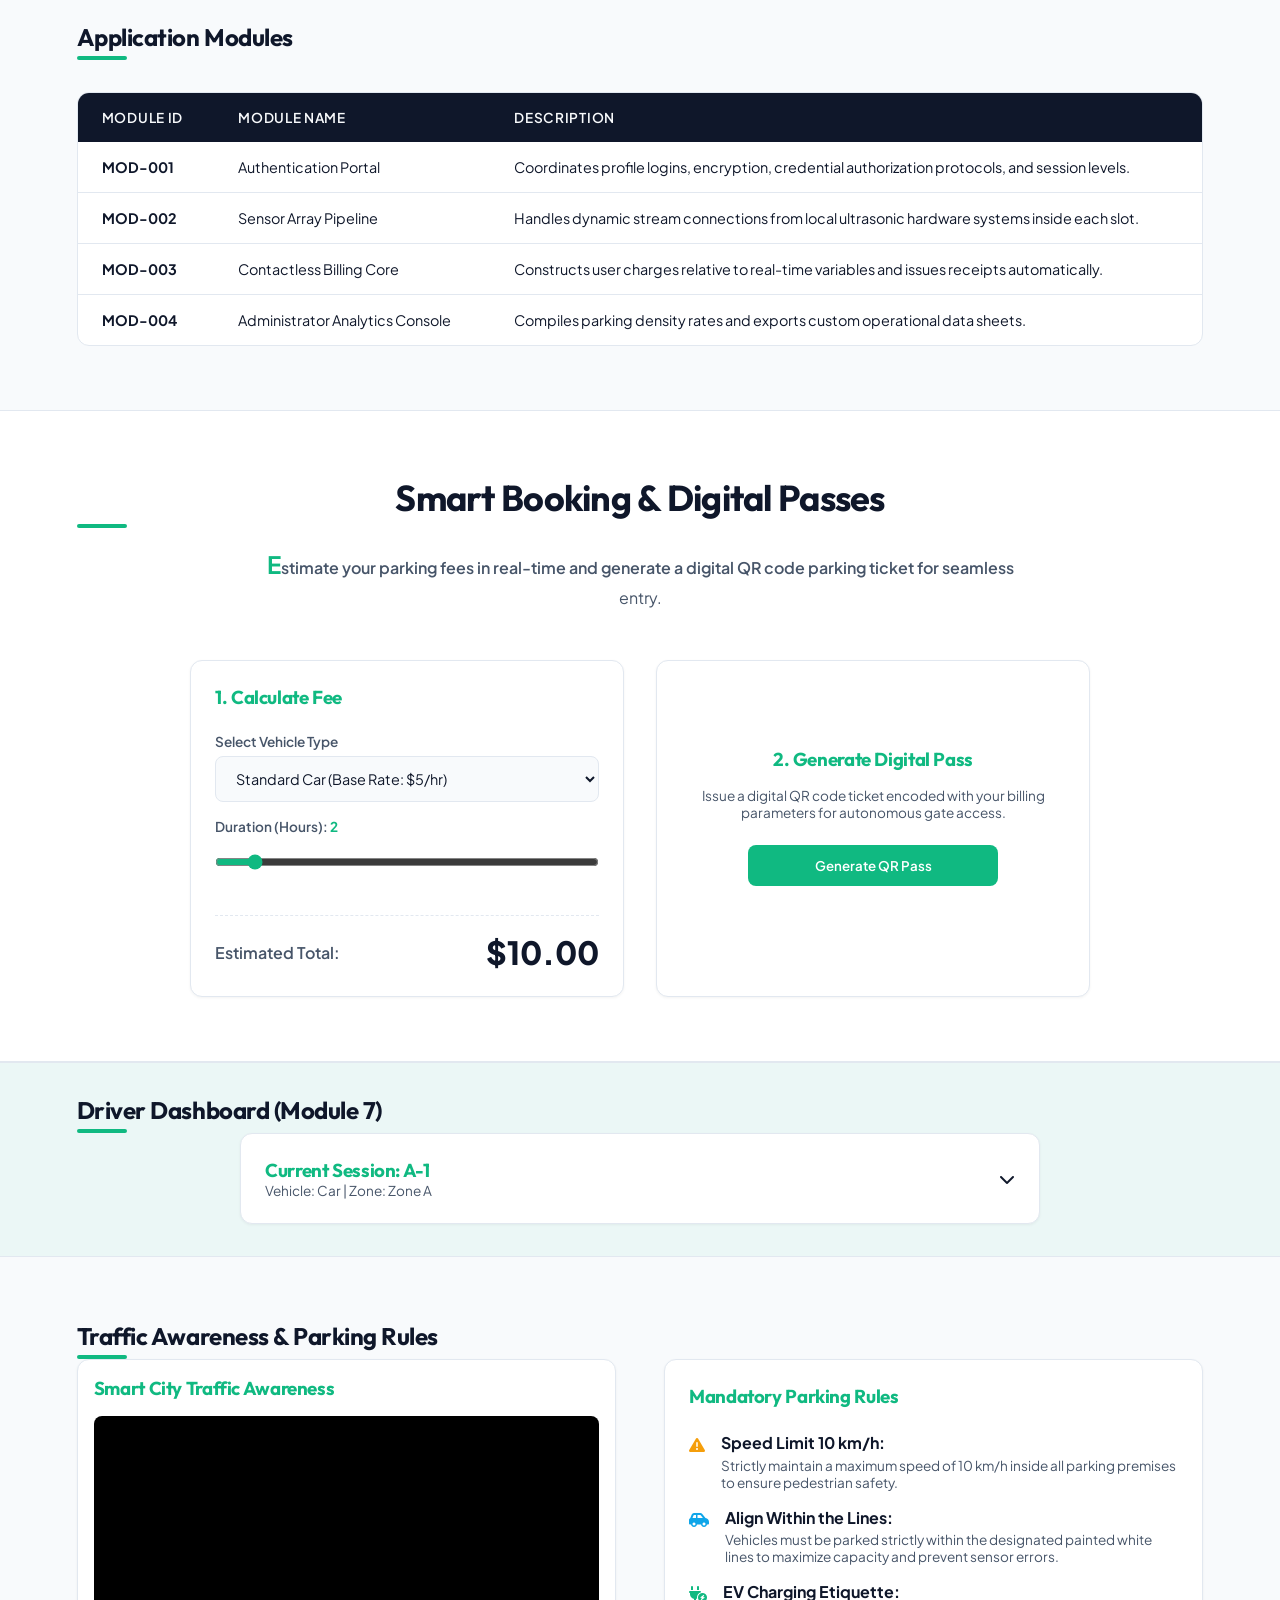
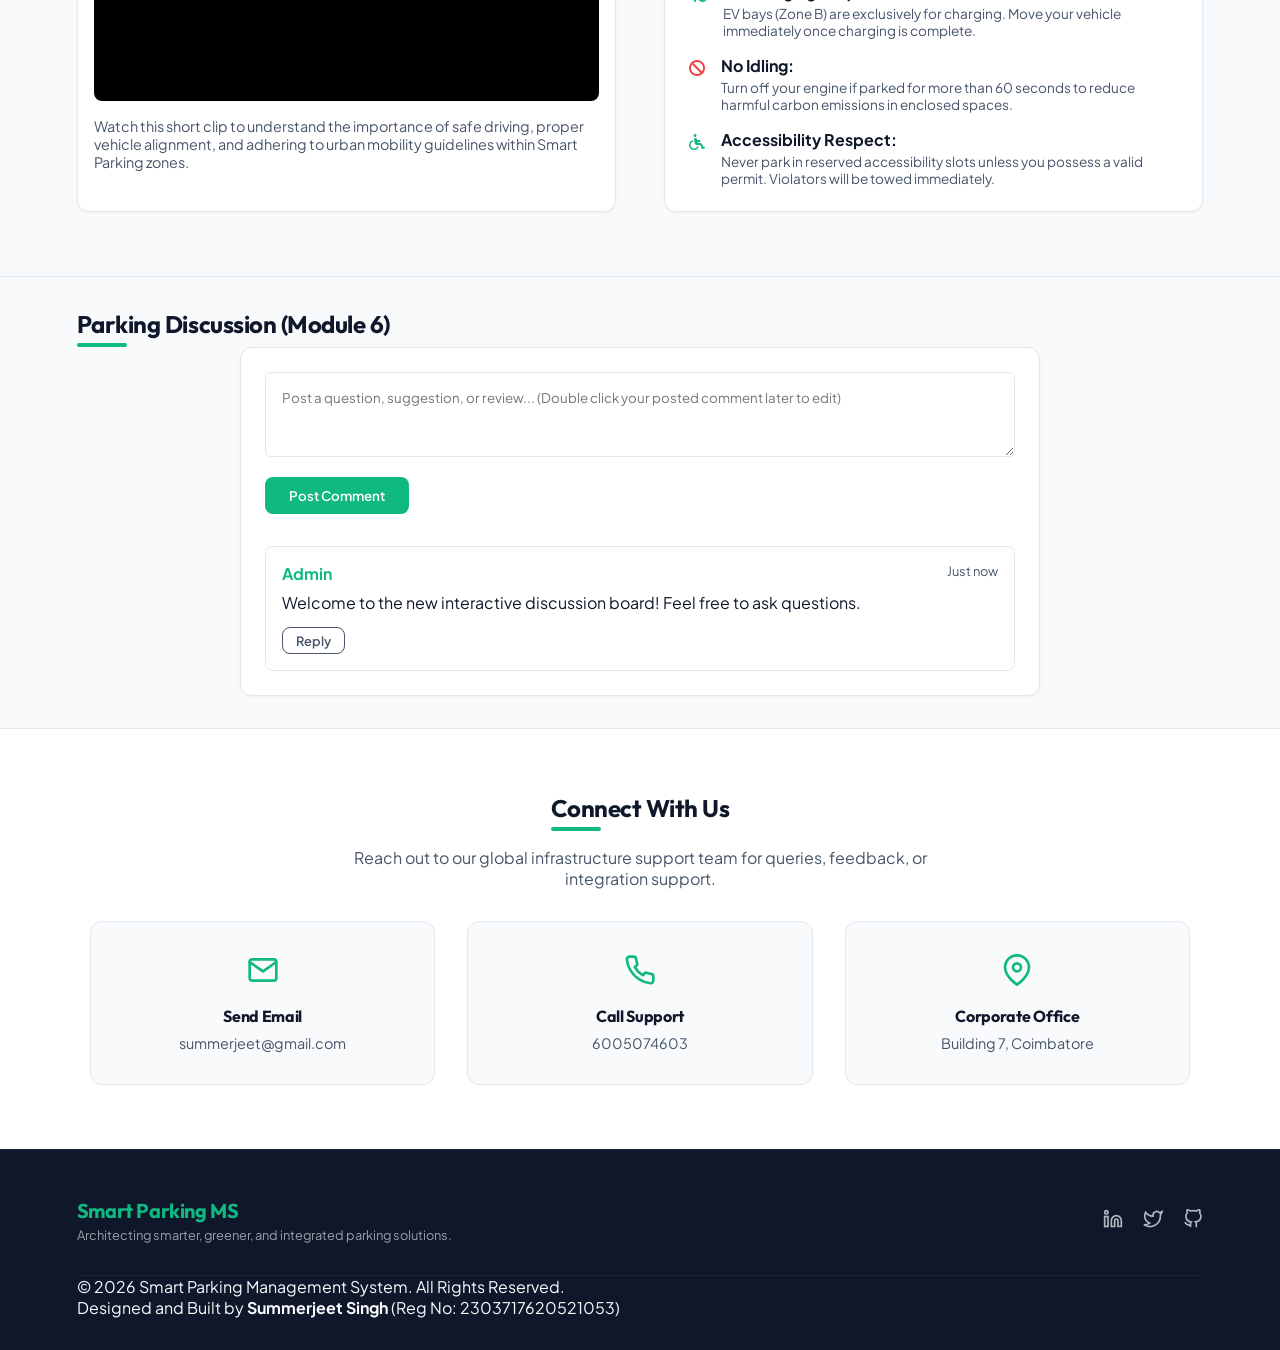
==== commit d5c279bb: "Replace demo video with YouTube traffic rules embed" ====
--- a/index.html
+++ b/index.html
@@ -904,12 +904,15 @@
             <!-- Video Column -->
             <div class="glass-card" style="padding: 1rem;">
                 <h3 style="margin-bottom: 1rem; color: var(--primary);">Smart City Traffic Awareness</h3>
-                <div style="position: relative; padding-bottom: 56.25%; height: 0; overflow: hidden; border-radius: 8px;">
-                    <!-- Using a standard open-source demo video -->
-                    <video controls style="position: absolute; top: 0; left: 0; width: 100%; height: 100%; object-fit: cover;">
-                        <source src="https://www.w3schools.com/html/mov_bbb.mp4" type="video/mp4">
-                        Your browser does not support the video tag.
-                    </video>
+                <div style="position: relative; padding-bottom: 56.25%; height: 0; overflow: hidden; border-radius: 8px; background: #000;">
+                    <!-- YouTube Embed (Swap the src URL to any traffic rules video you prefer) -->
+                    <iframe 
+                        style="position: absolute; top: 0; left: 0; width: 100%; height: 100%; border: none;"
+                        src="https://www.youtube.com/embed/W1cwl8m2LGA?autoplay=0&rel=0" 
+                        title="Traffic Rules and Road Safety Awareness" 
+                        allow="accelerometer; autoplay; clipboard-write; encrypted-media; gyroscope; picture-in-picture" 
+                        allowfullscreen>
+                    </iframe>
                 </div>
                 <p style="margin-top: 1rem; color: var(--text-secondary); font-size: 0.9rem;">
                     Watch this short clip to understand the importance of safe driving, proper vehicle alignment, and adhering to urban mobility guidelines within Smart Parking zones.
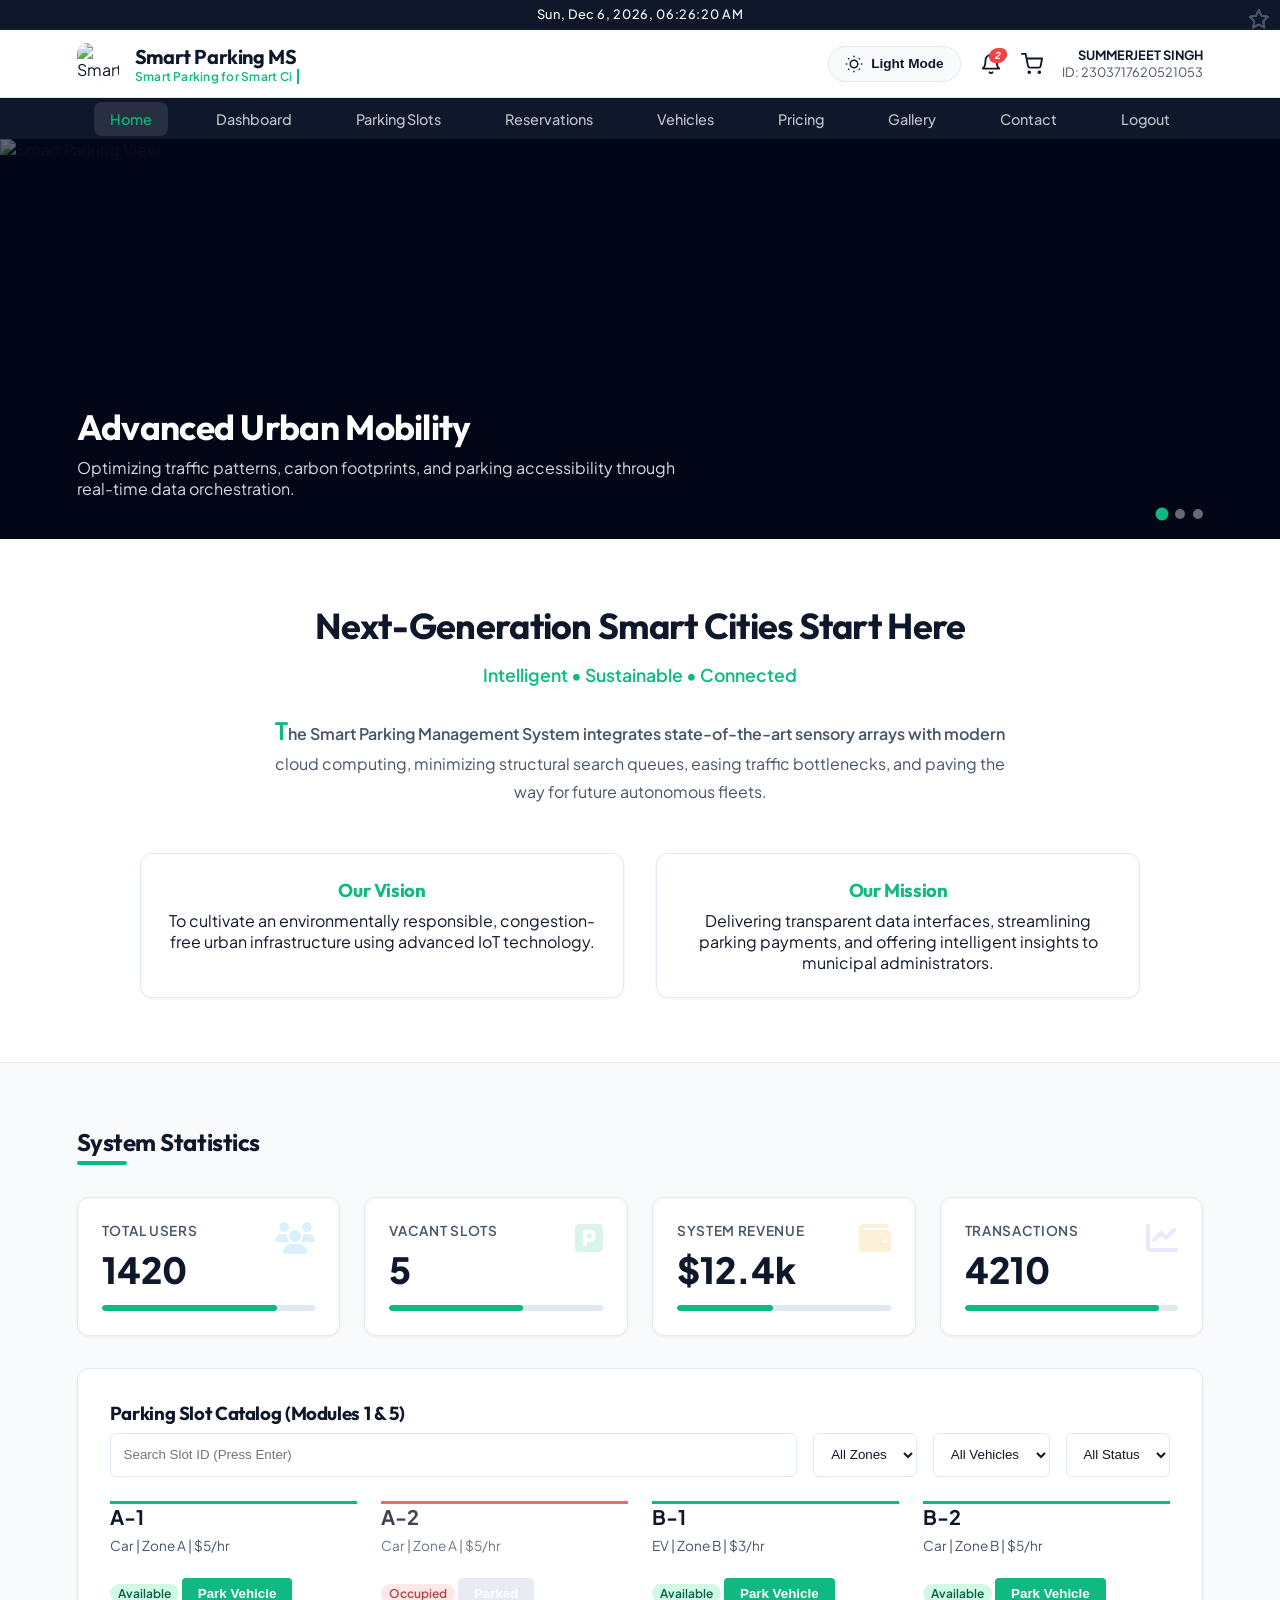
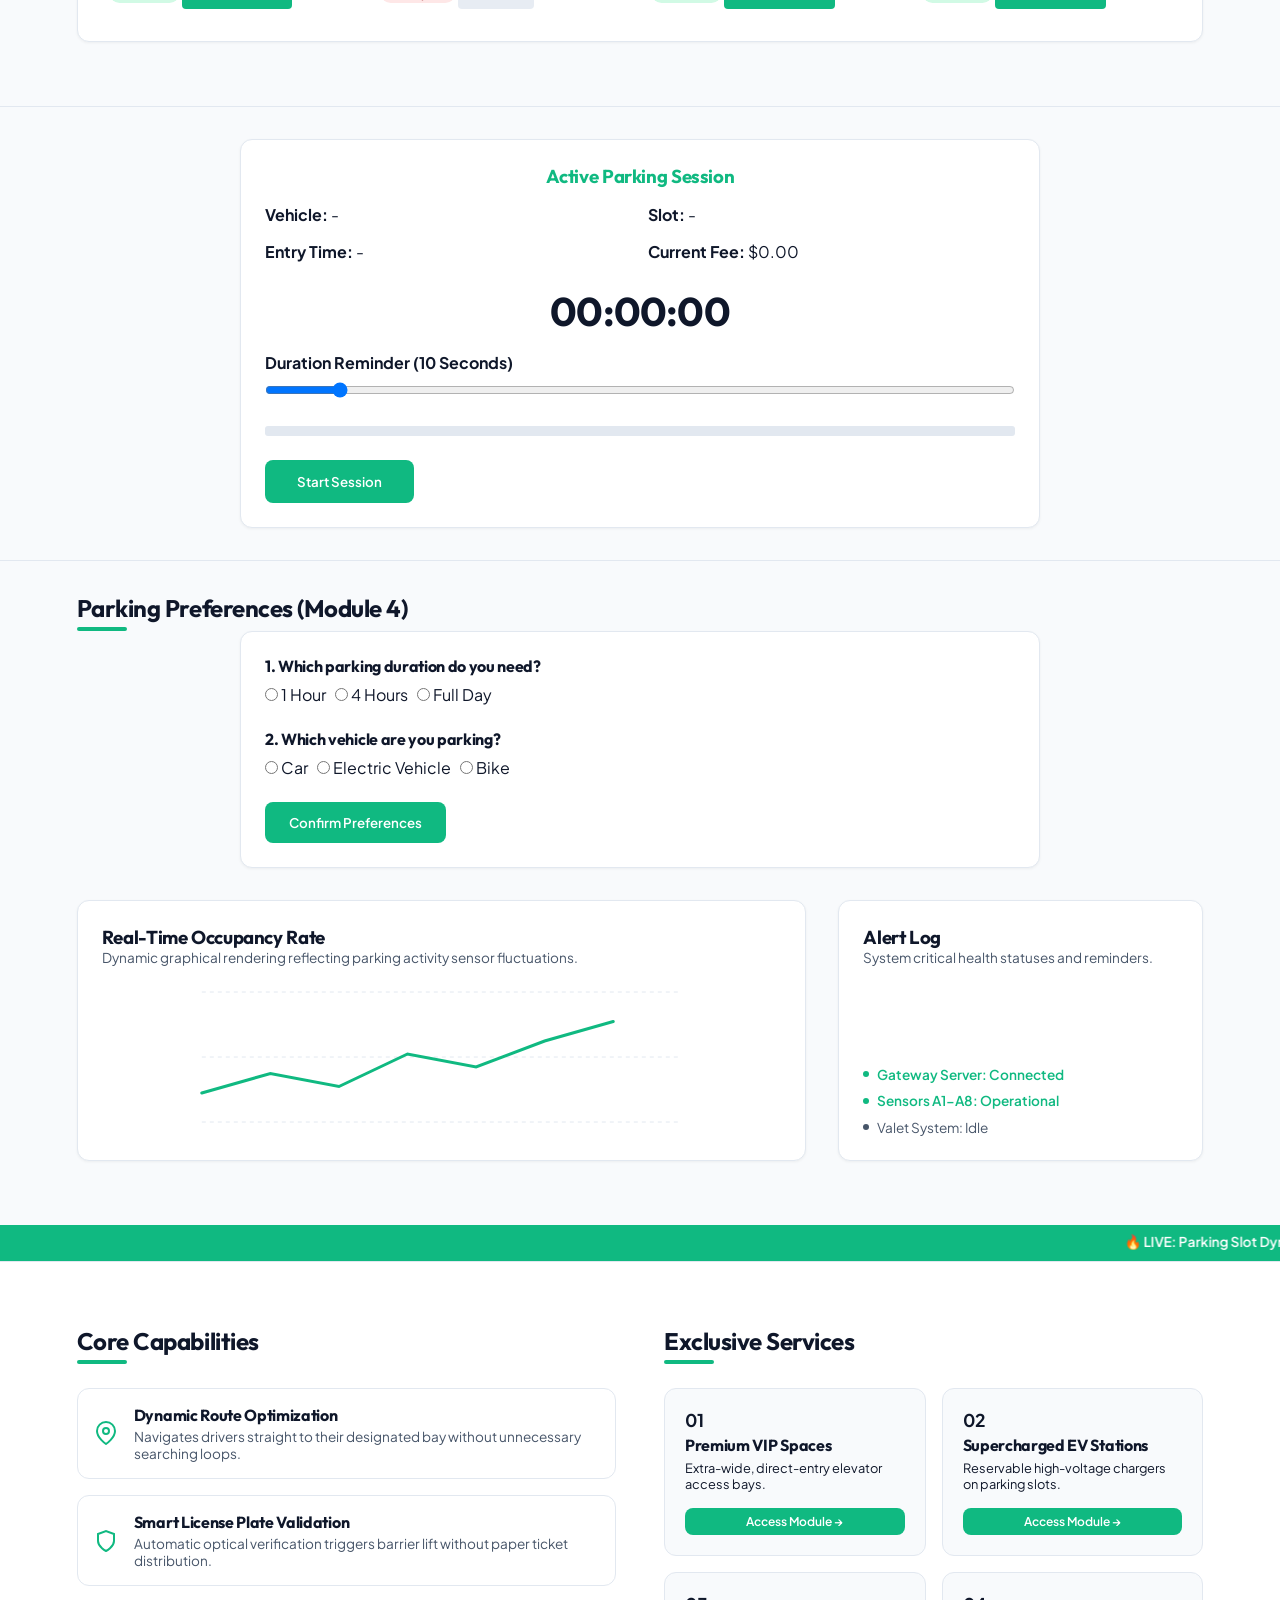
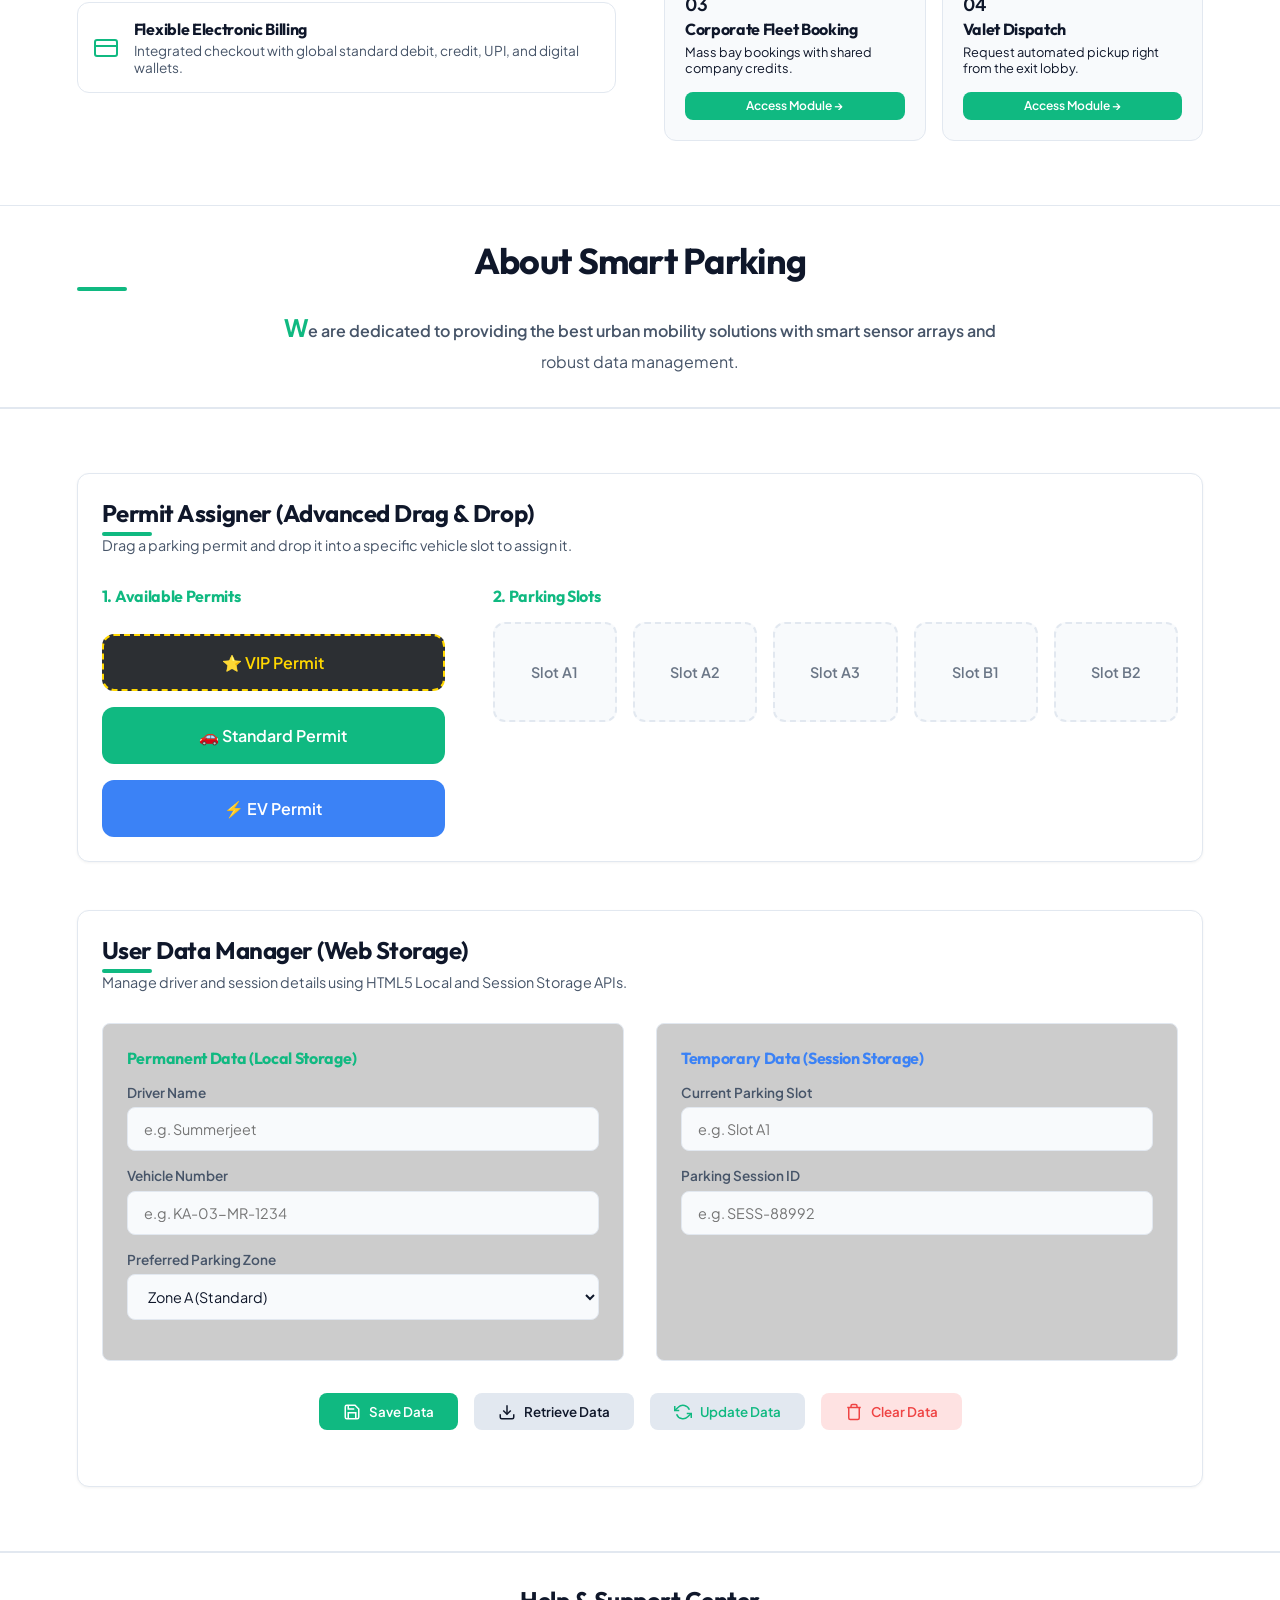
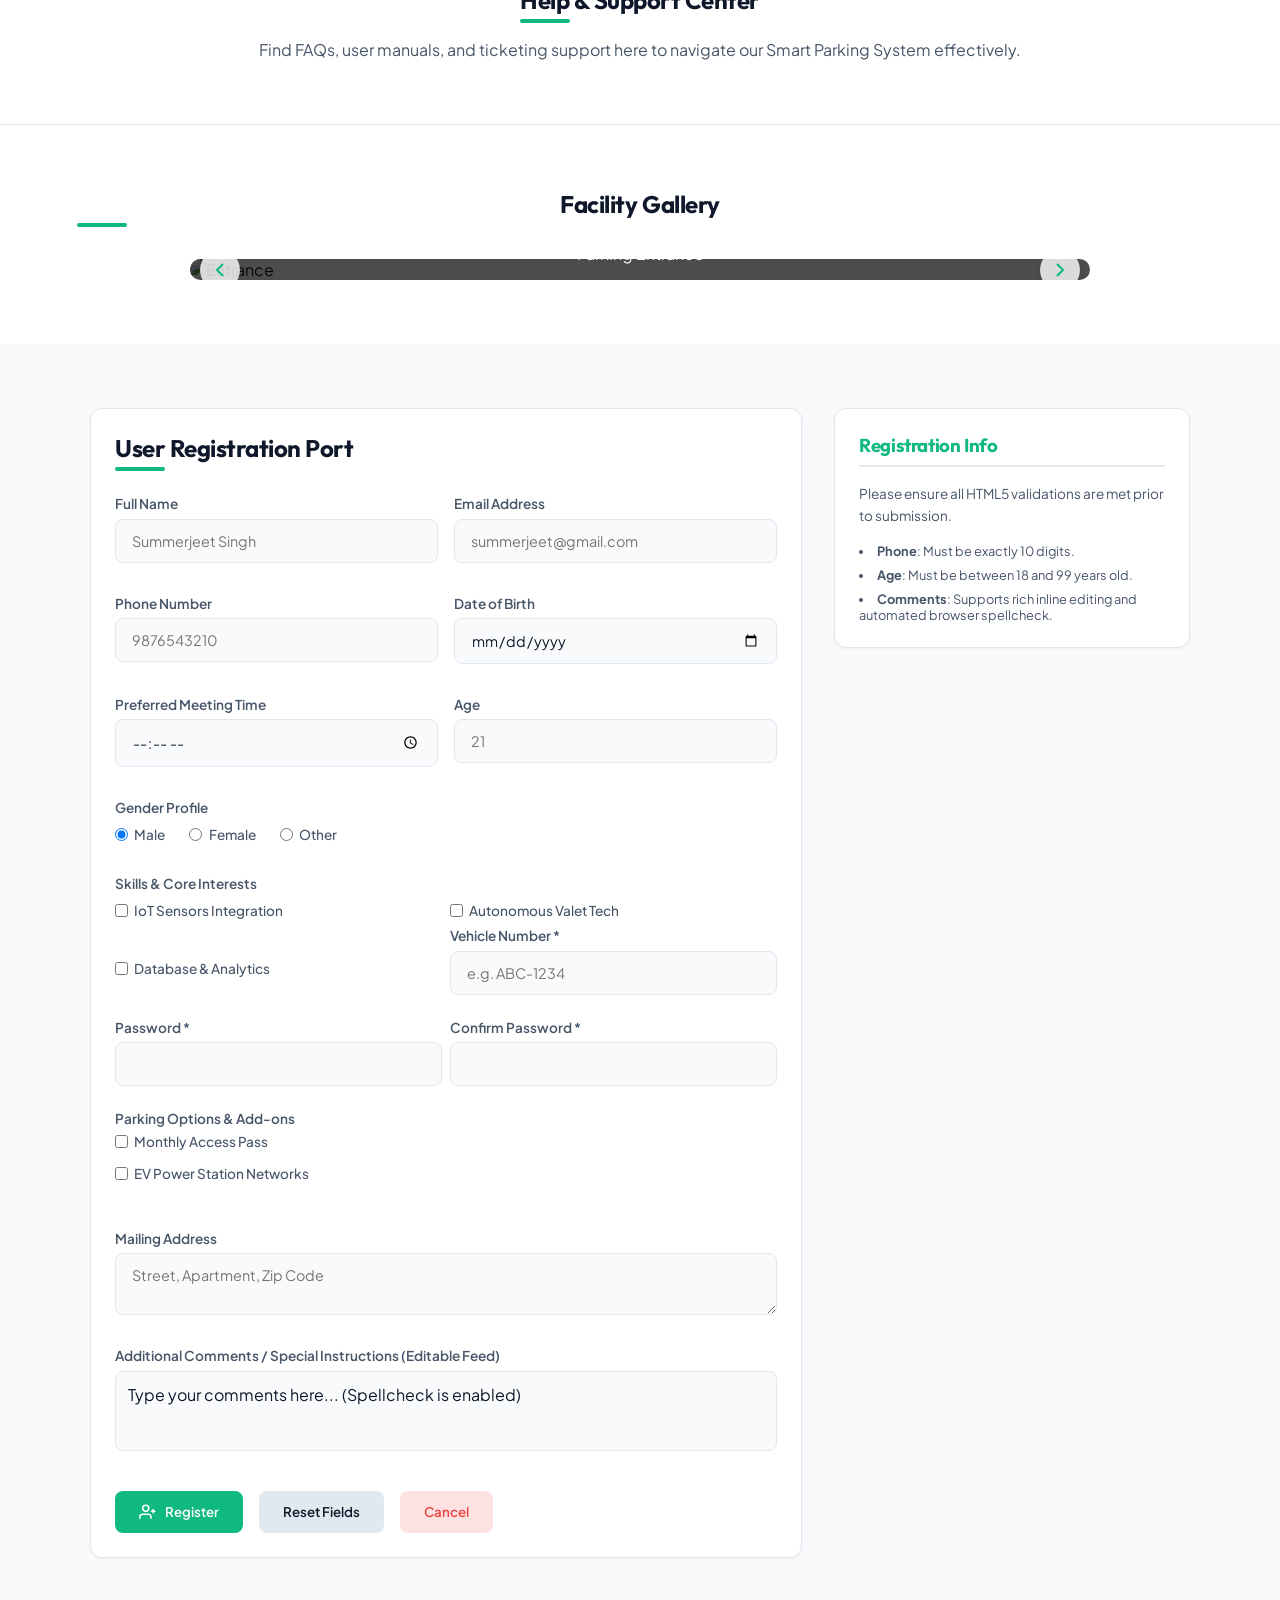
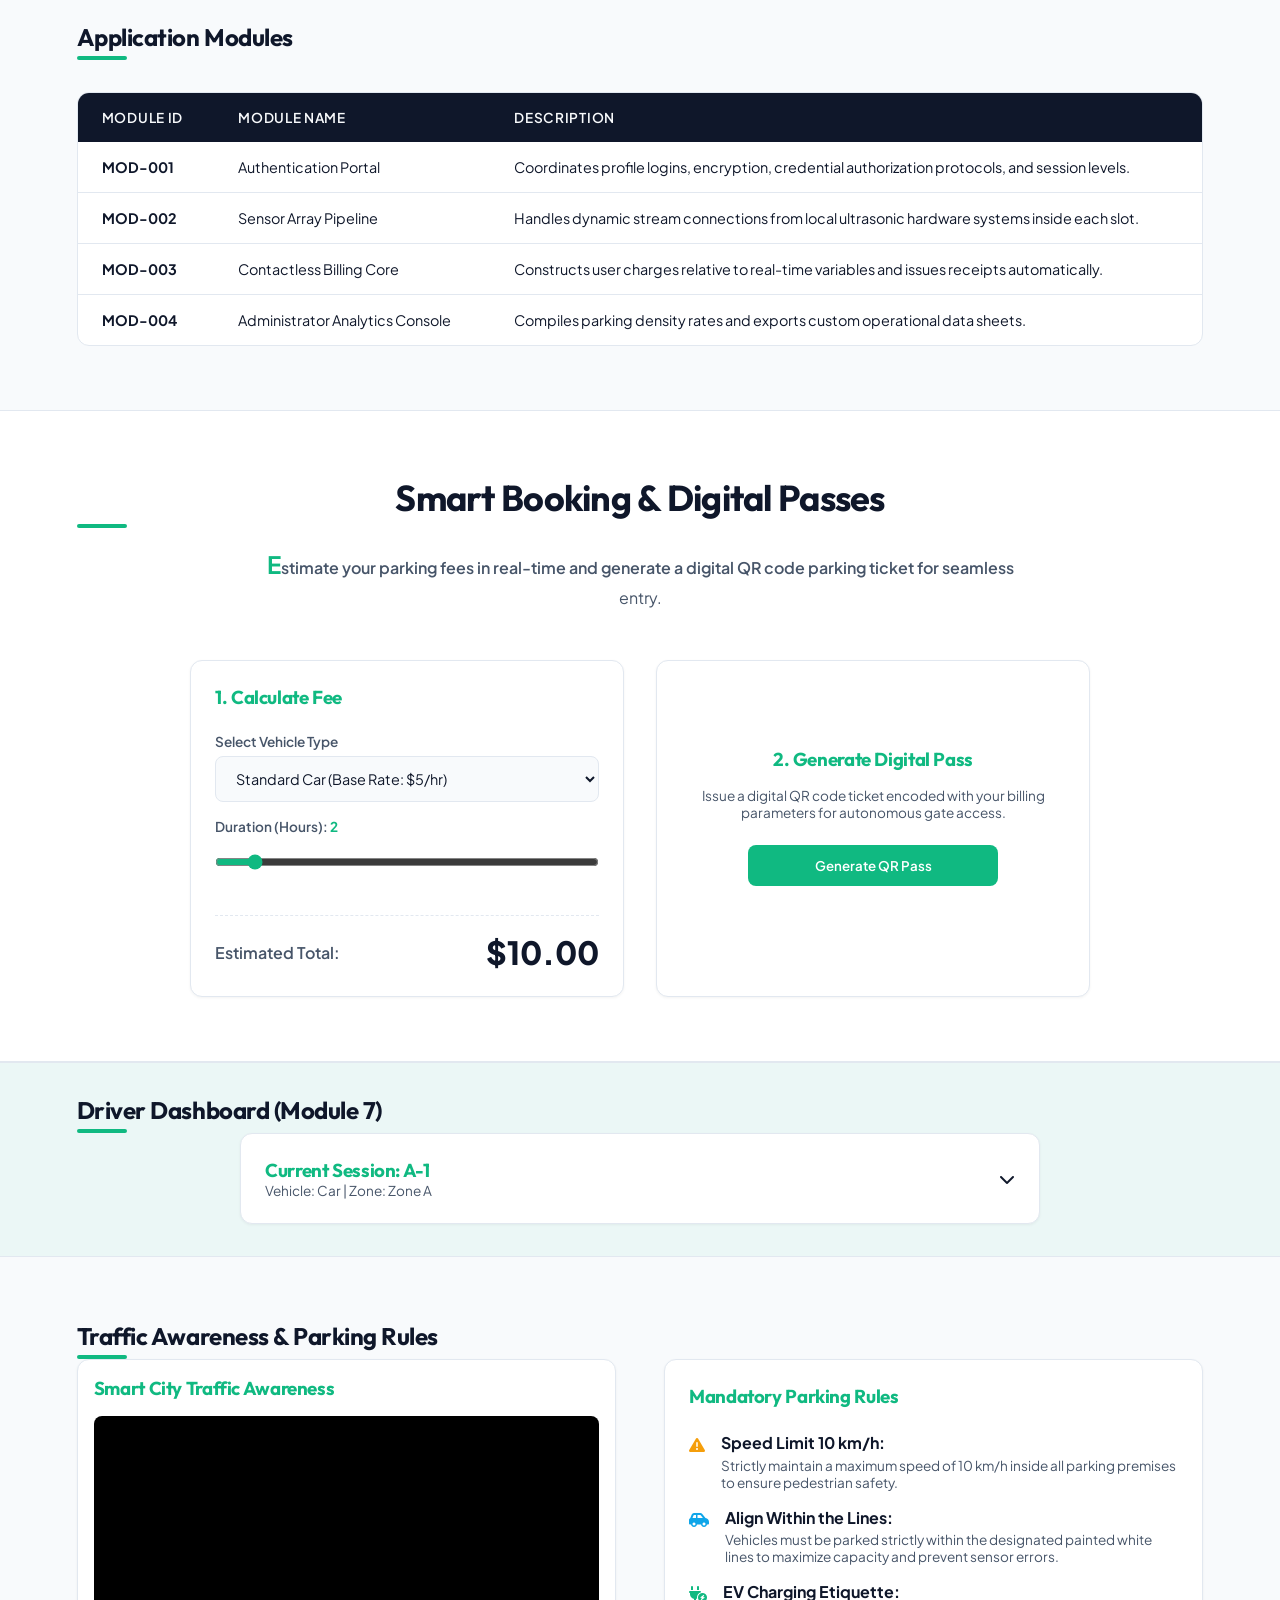
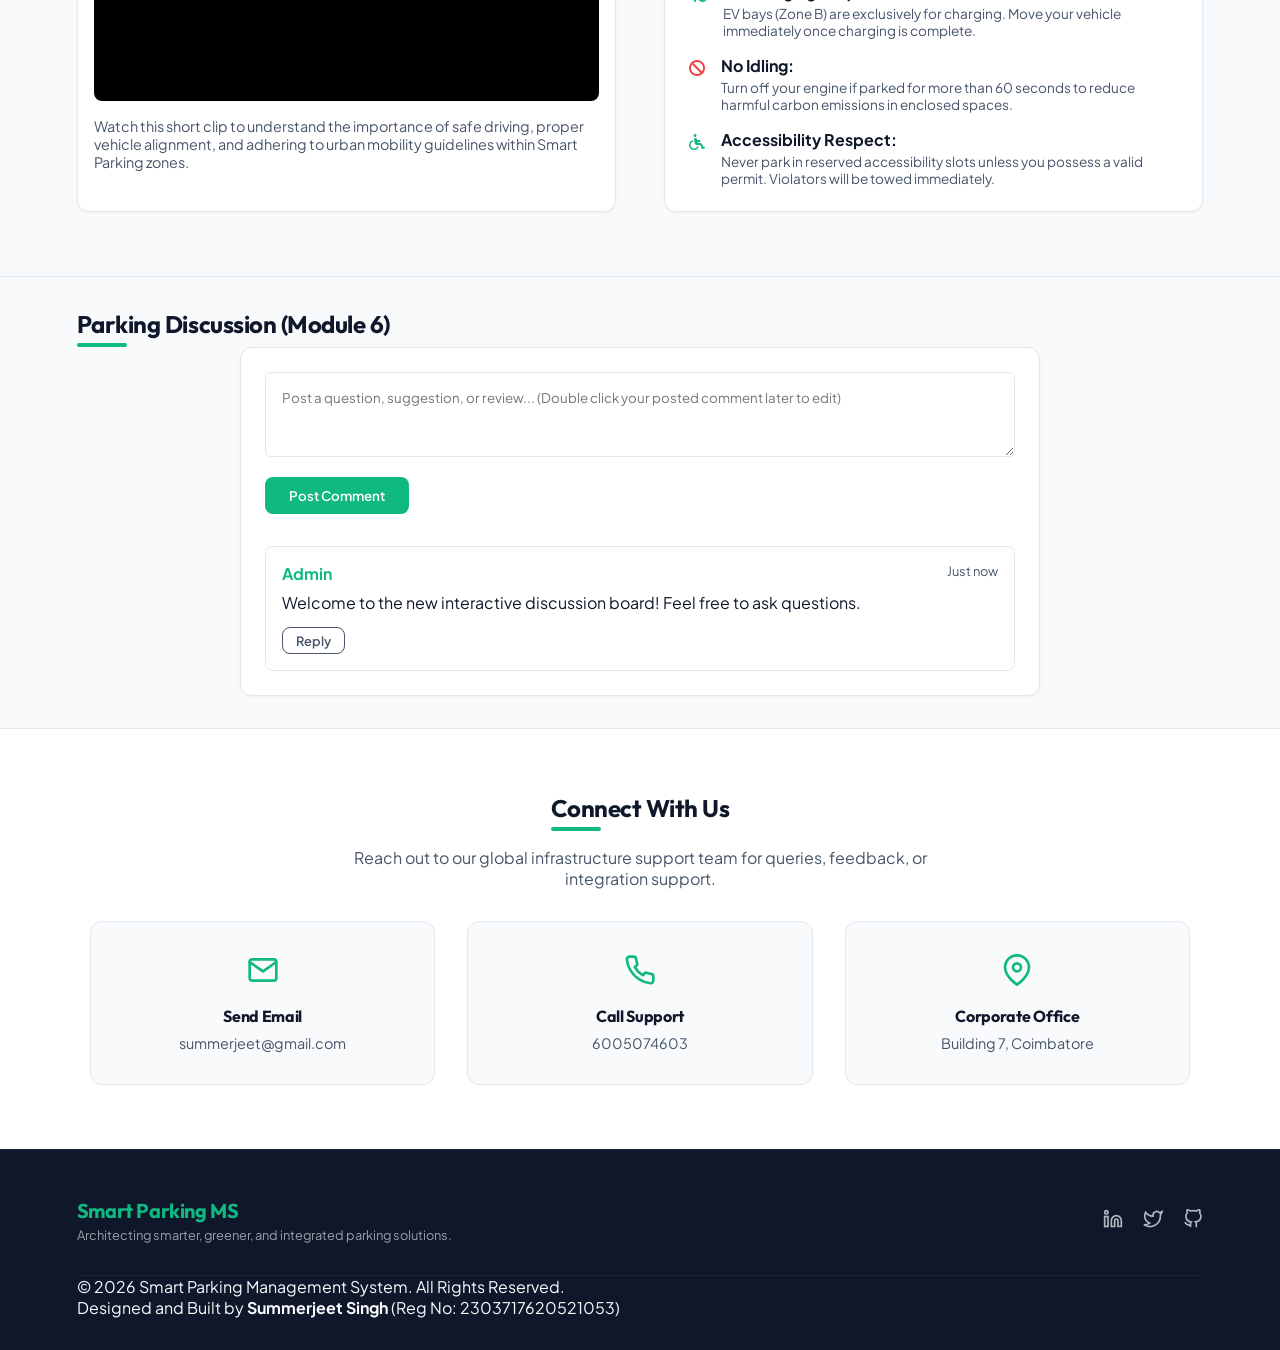
==== commit 3ccd1d8d: "Update YouTube video embed to a valid traffic safety video" ====
--- a/index.html
+++ b/index.html
@@ -905,10 +905,10 @@
             <div class="glass-card" style="padding: 1rem;">
                 <h3 style="margin-bottom: 1rem; color: var(--primary);">Smart City Traffic Awareness</h3>
                 <div style="position: relative; padding-bottom: 56.25%; height: 0; overflow: hidden; border-radius: 8px; background: #000;">
-                    <!-- YouTube Embed (Swap the src URL to any traffic rules video you prefer) -->
+                    <!-- YouTube Embed (Real Traffic Safety Video) -->
                     <iframe 
                         style="position: absolute; top: 0; left: 0; width: 100%; height: 100%; border: none;"
-                        src="https://www.youtube.com/embed/W1cwl8m2LGA?autoplay=0&rel=0" 
+                        src="https://www.youtube.com/embed/q6t8rW8W-Lw?autoplay=0&rel=0" 
                         title="Traffic Rules and Road Safety Awareness" 
                         allow="accelerometer; autoplay; clipboard-write; encrypted-media; gyroscope; picture-in-picture" 
                         allowfullscreen>
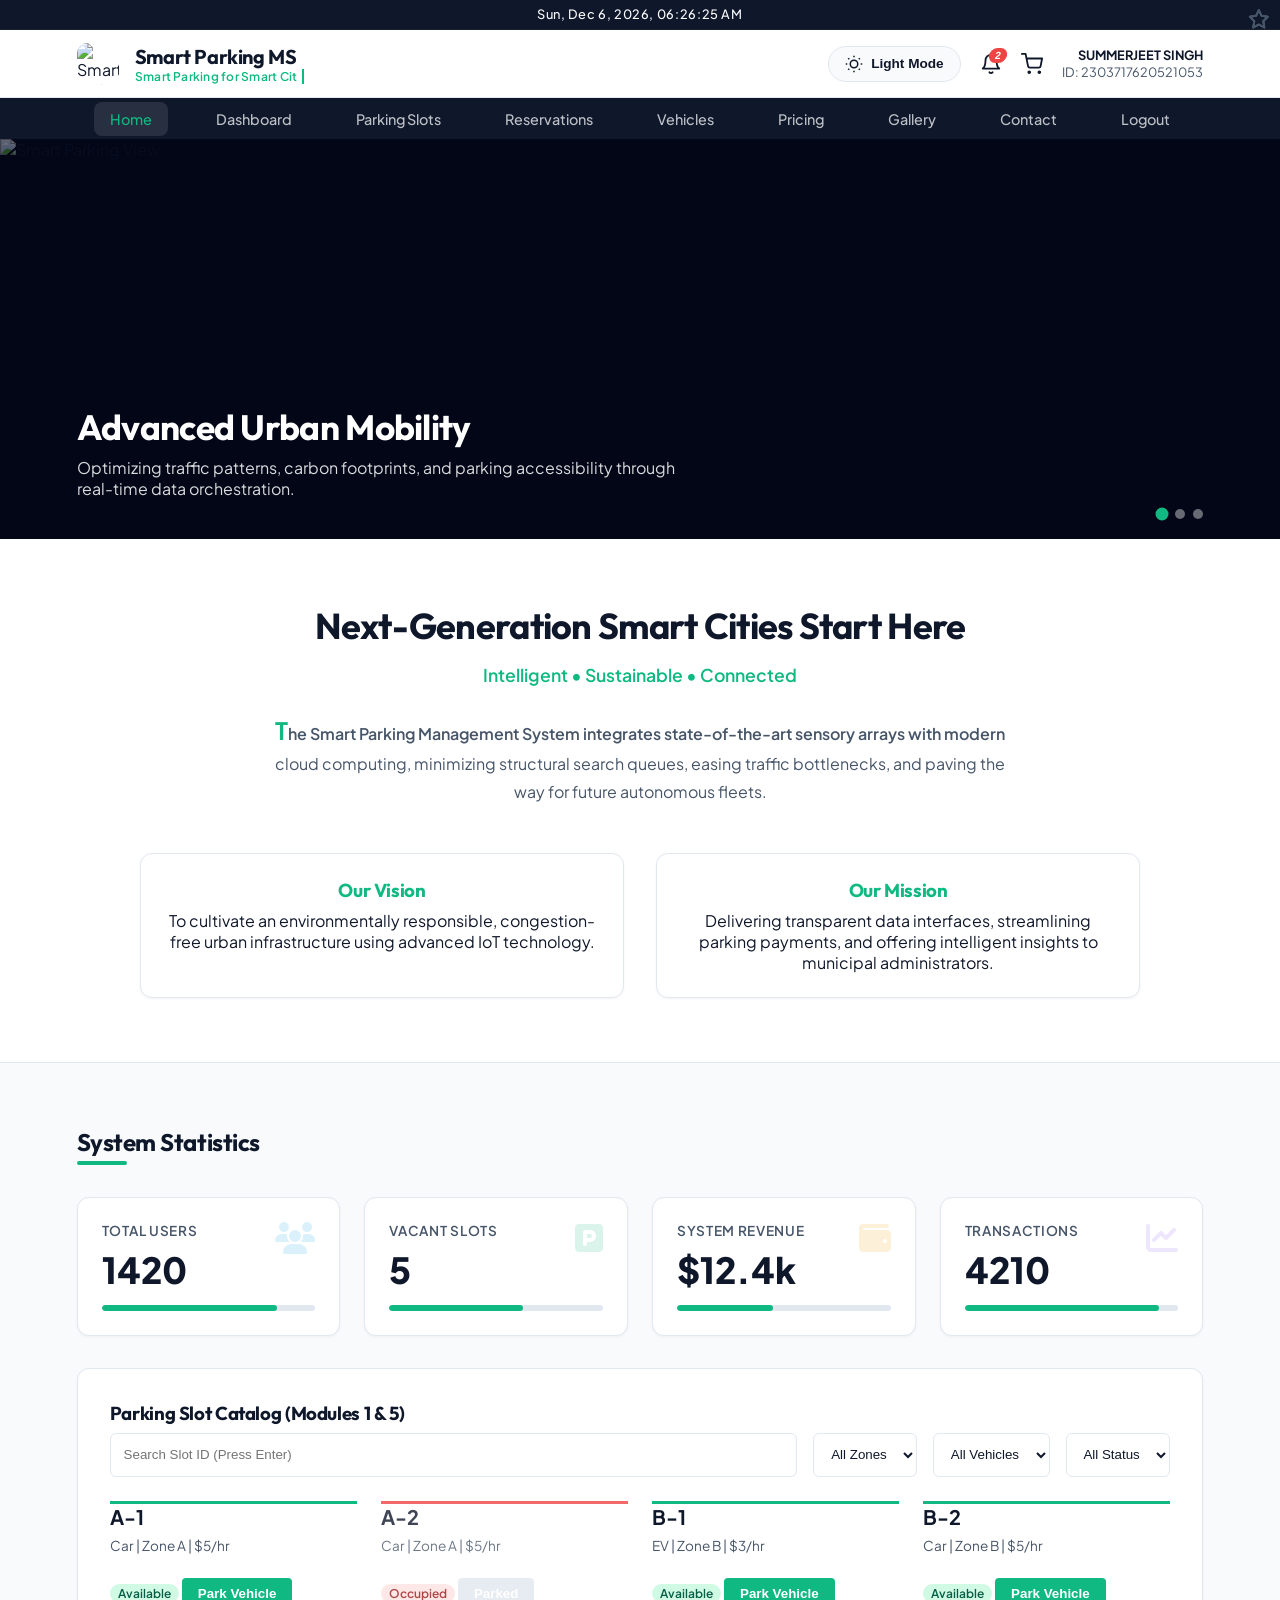
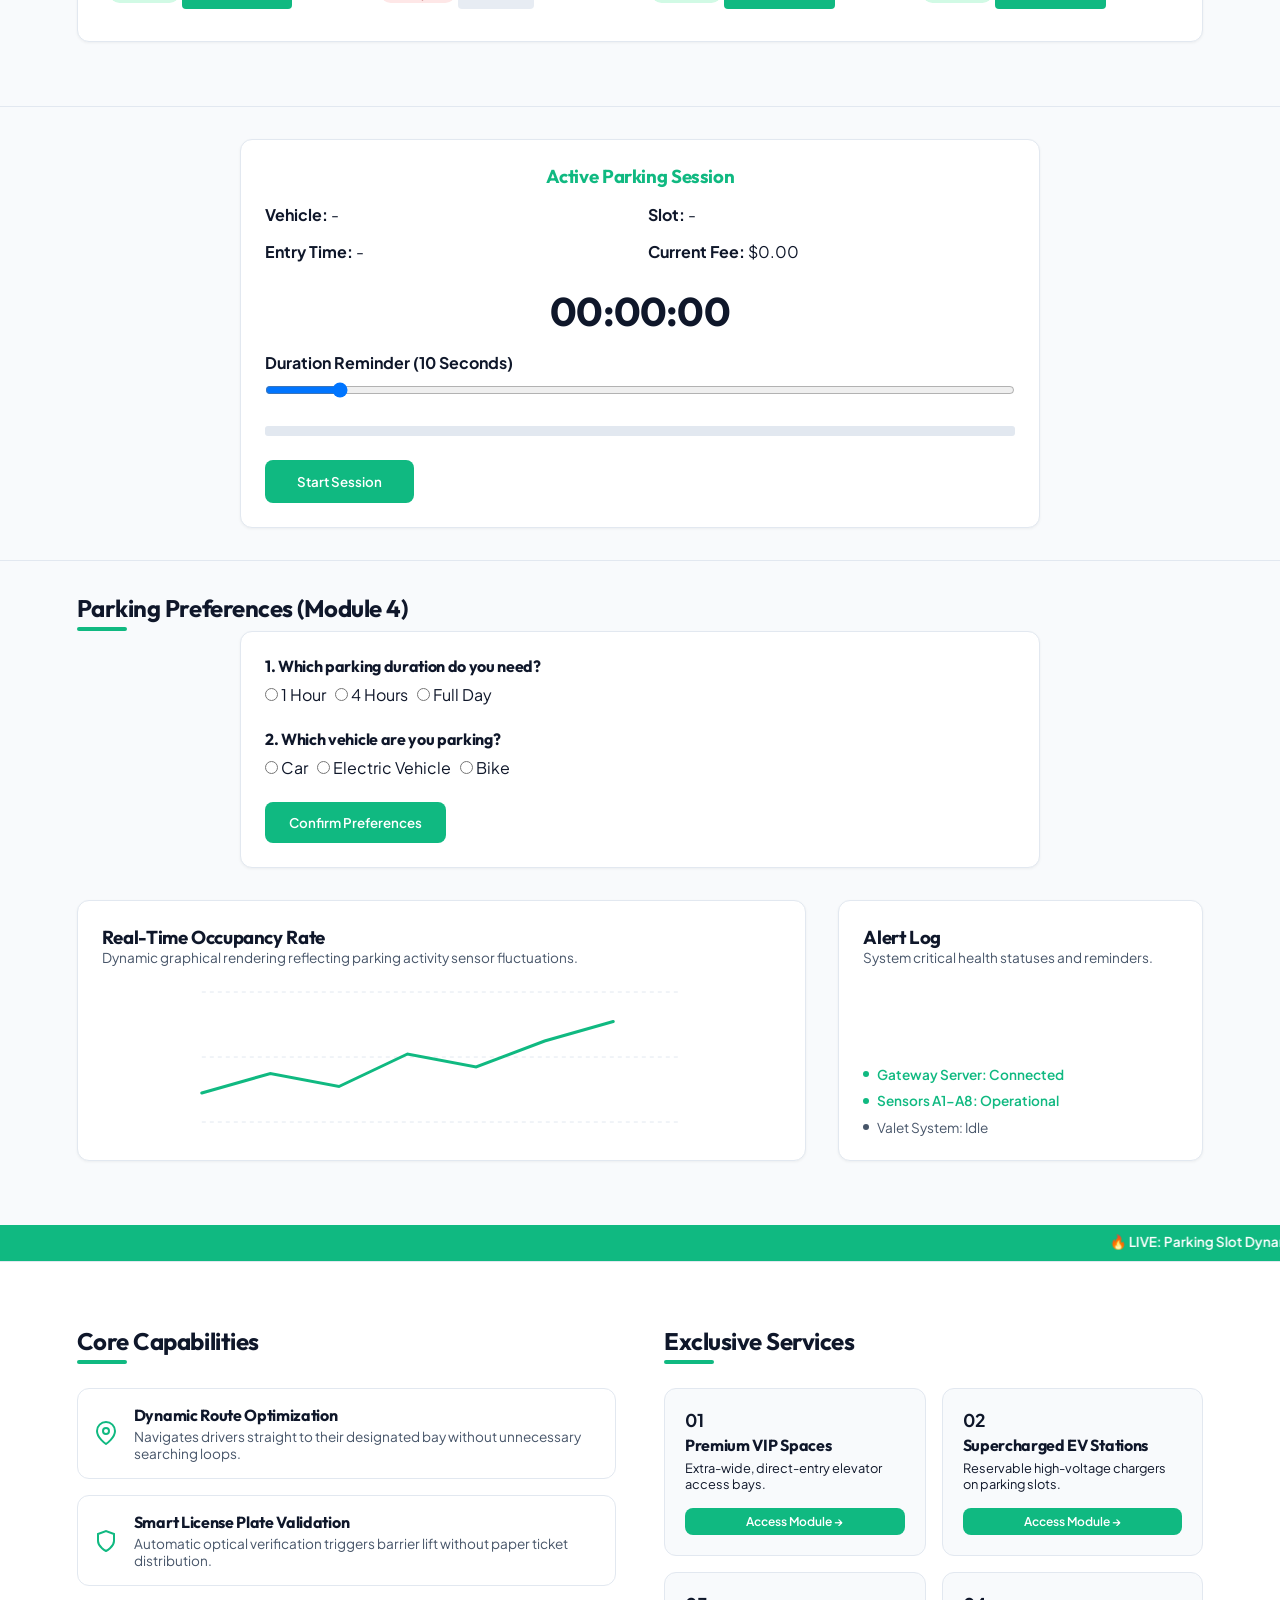
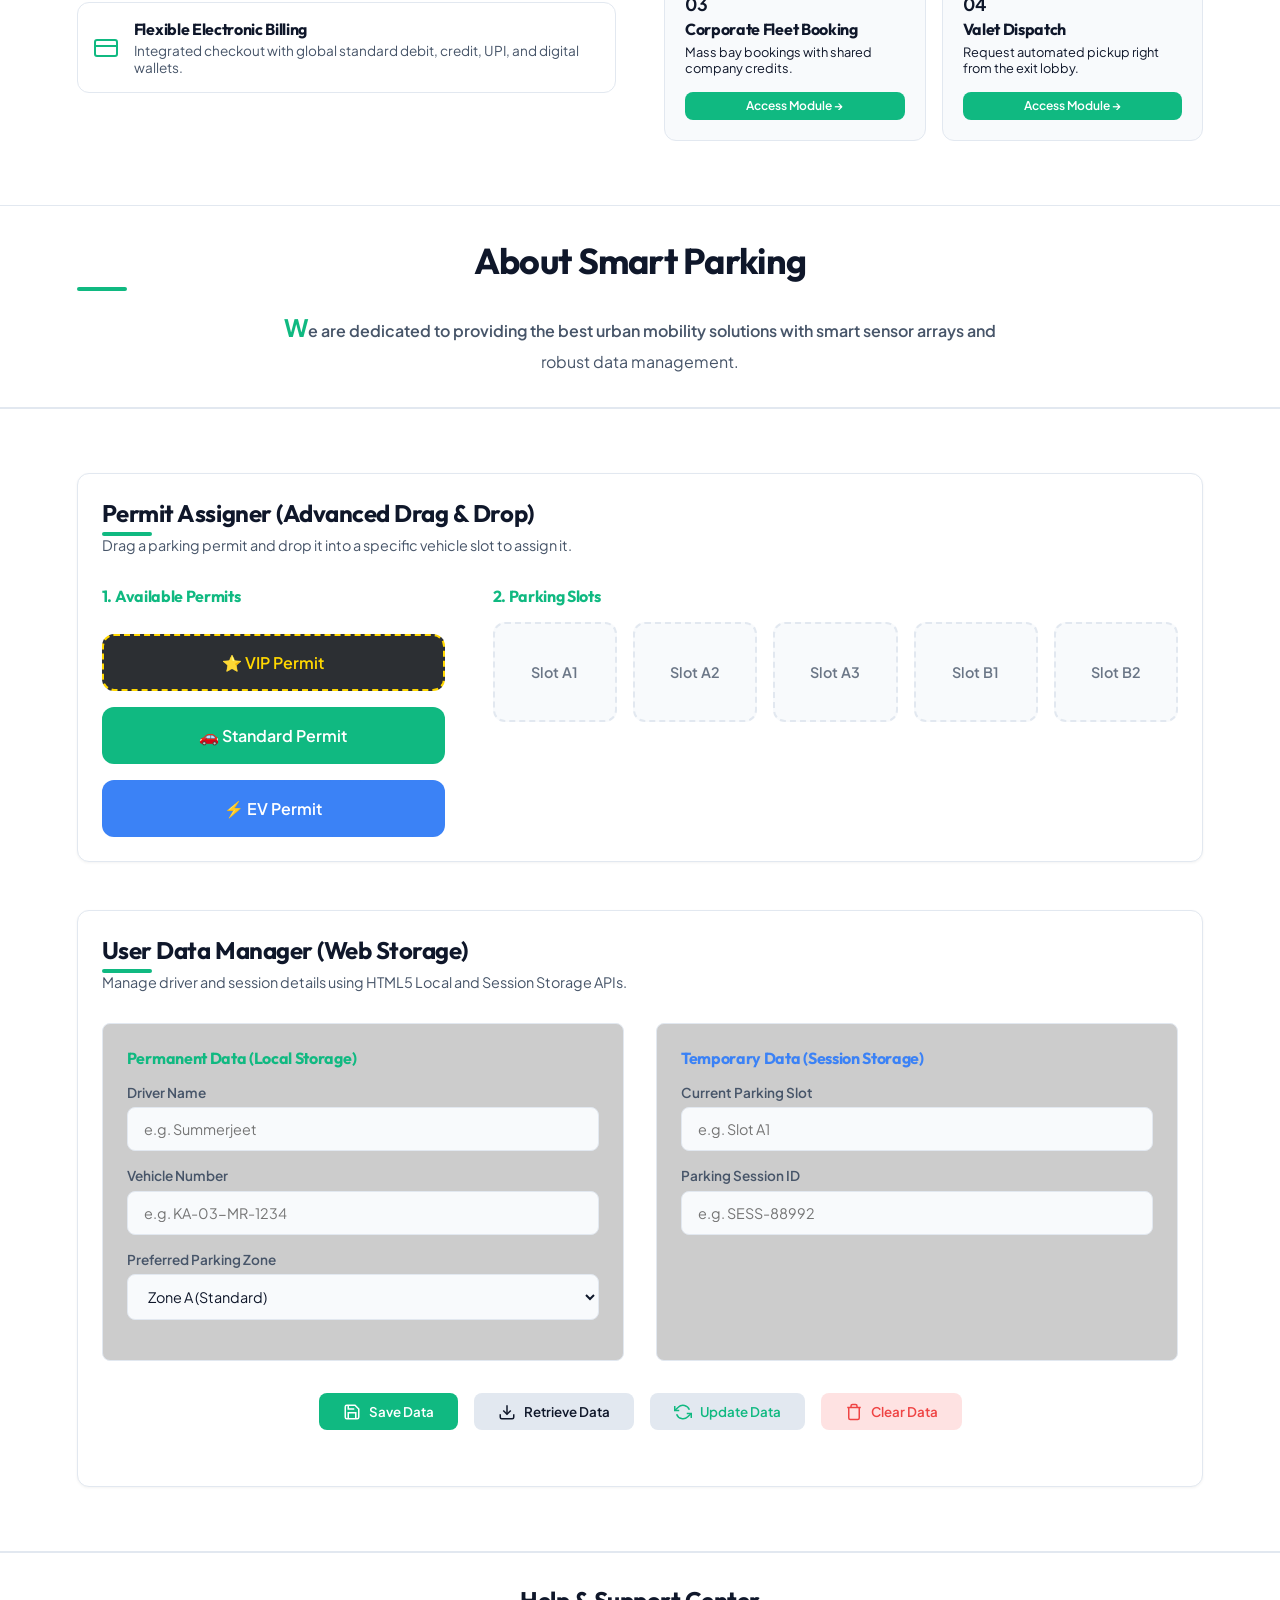
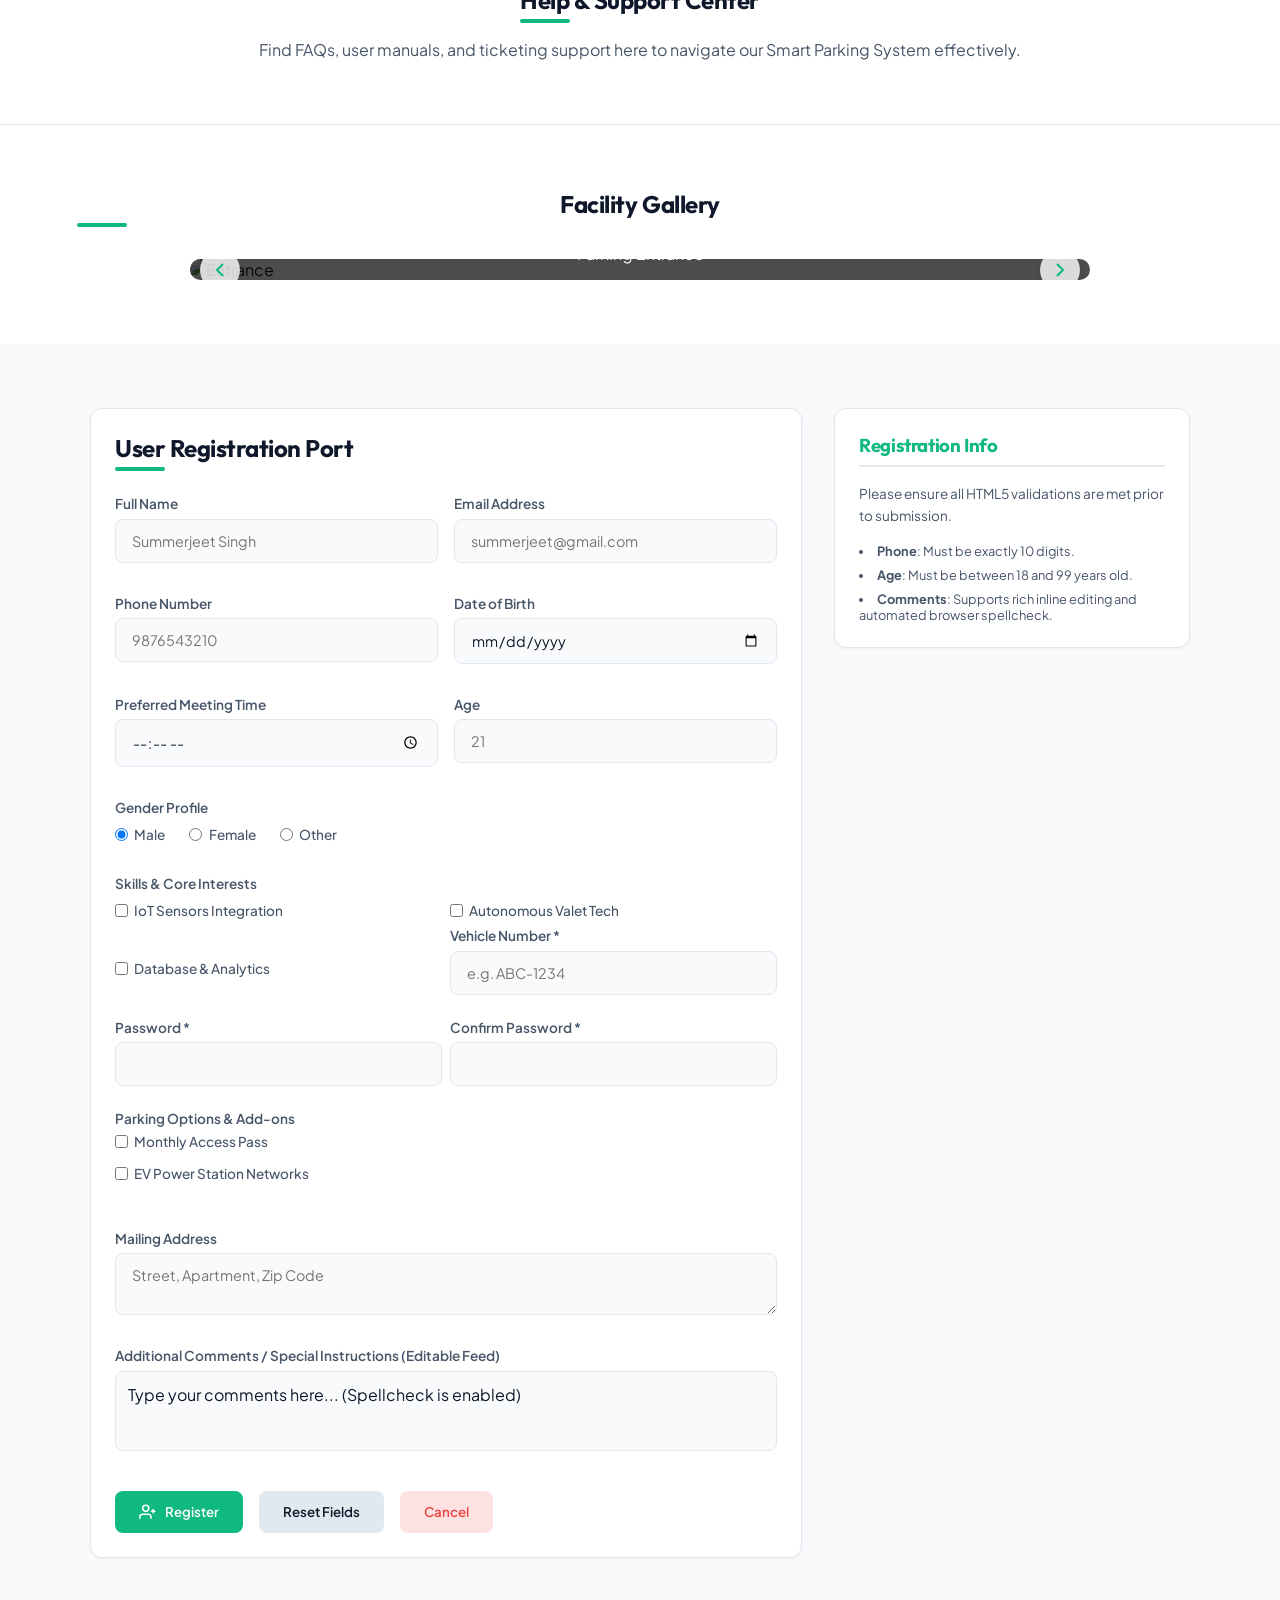
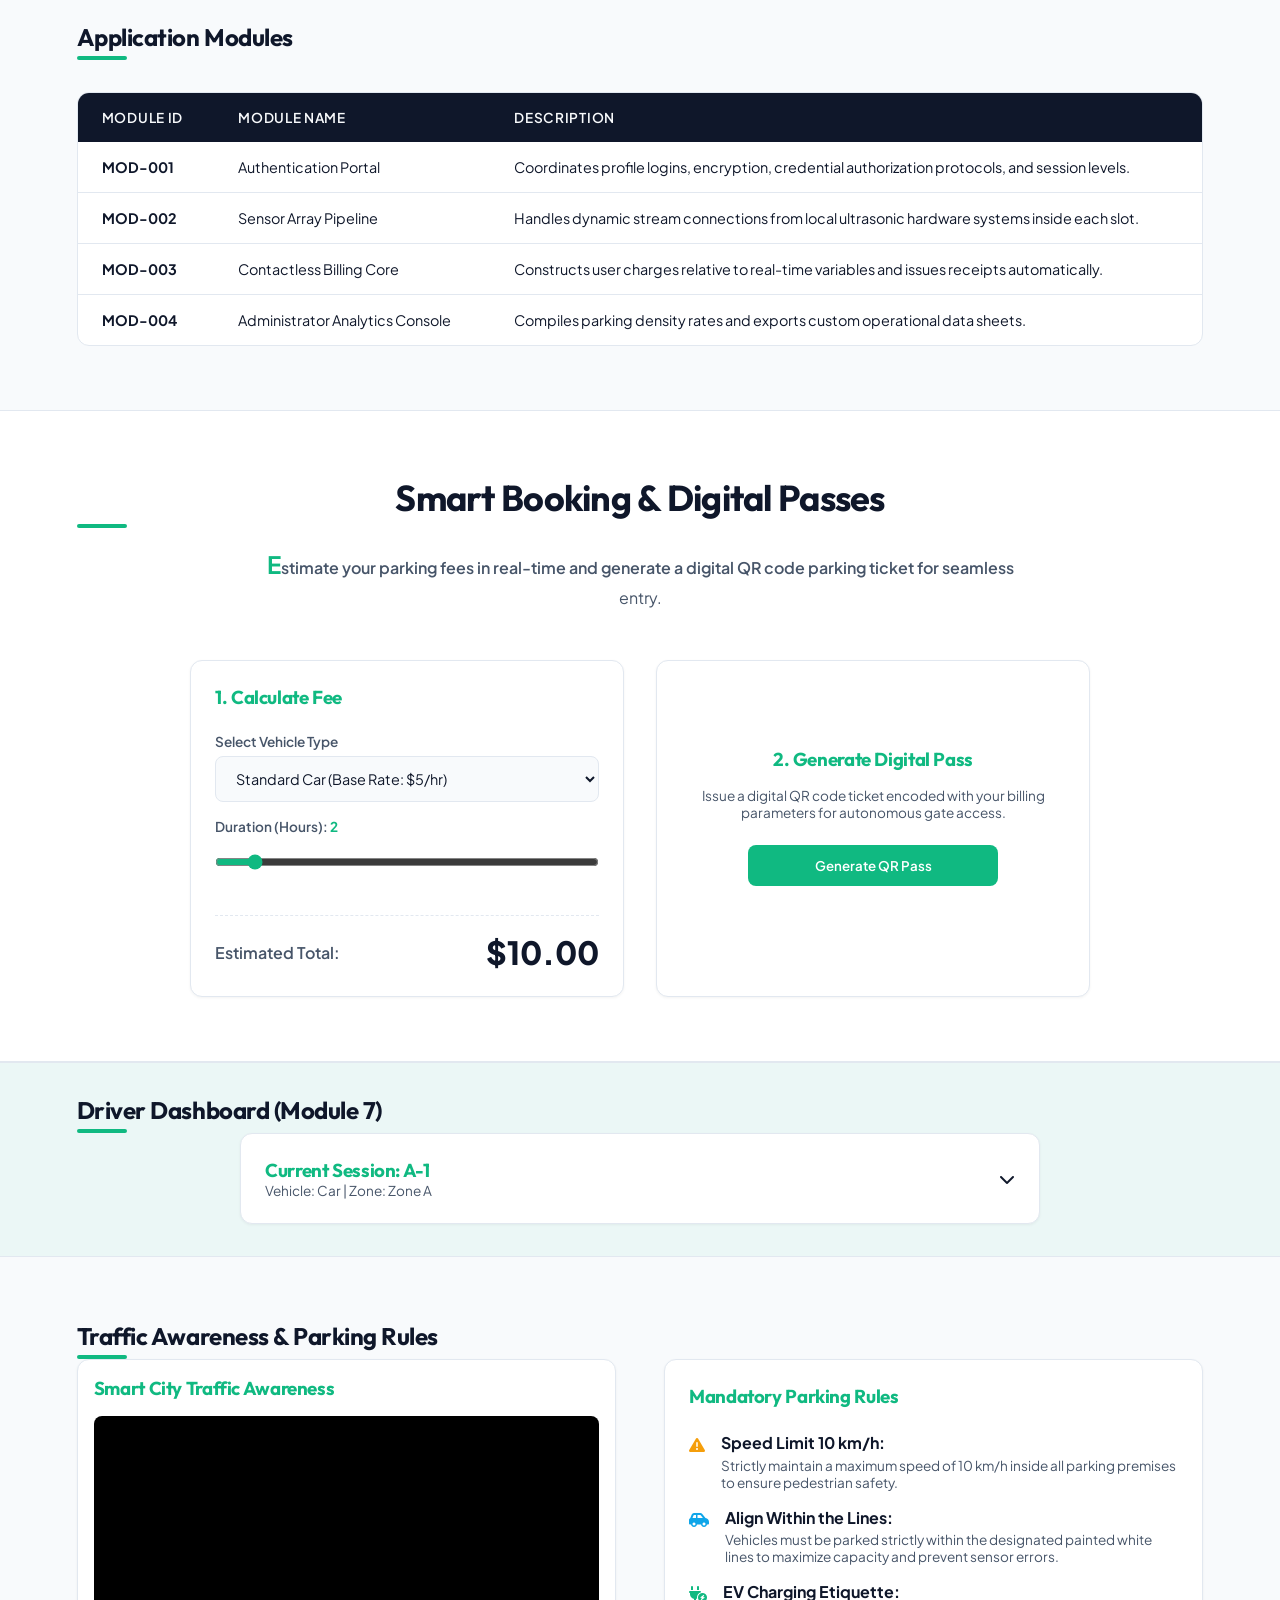
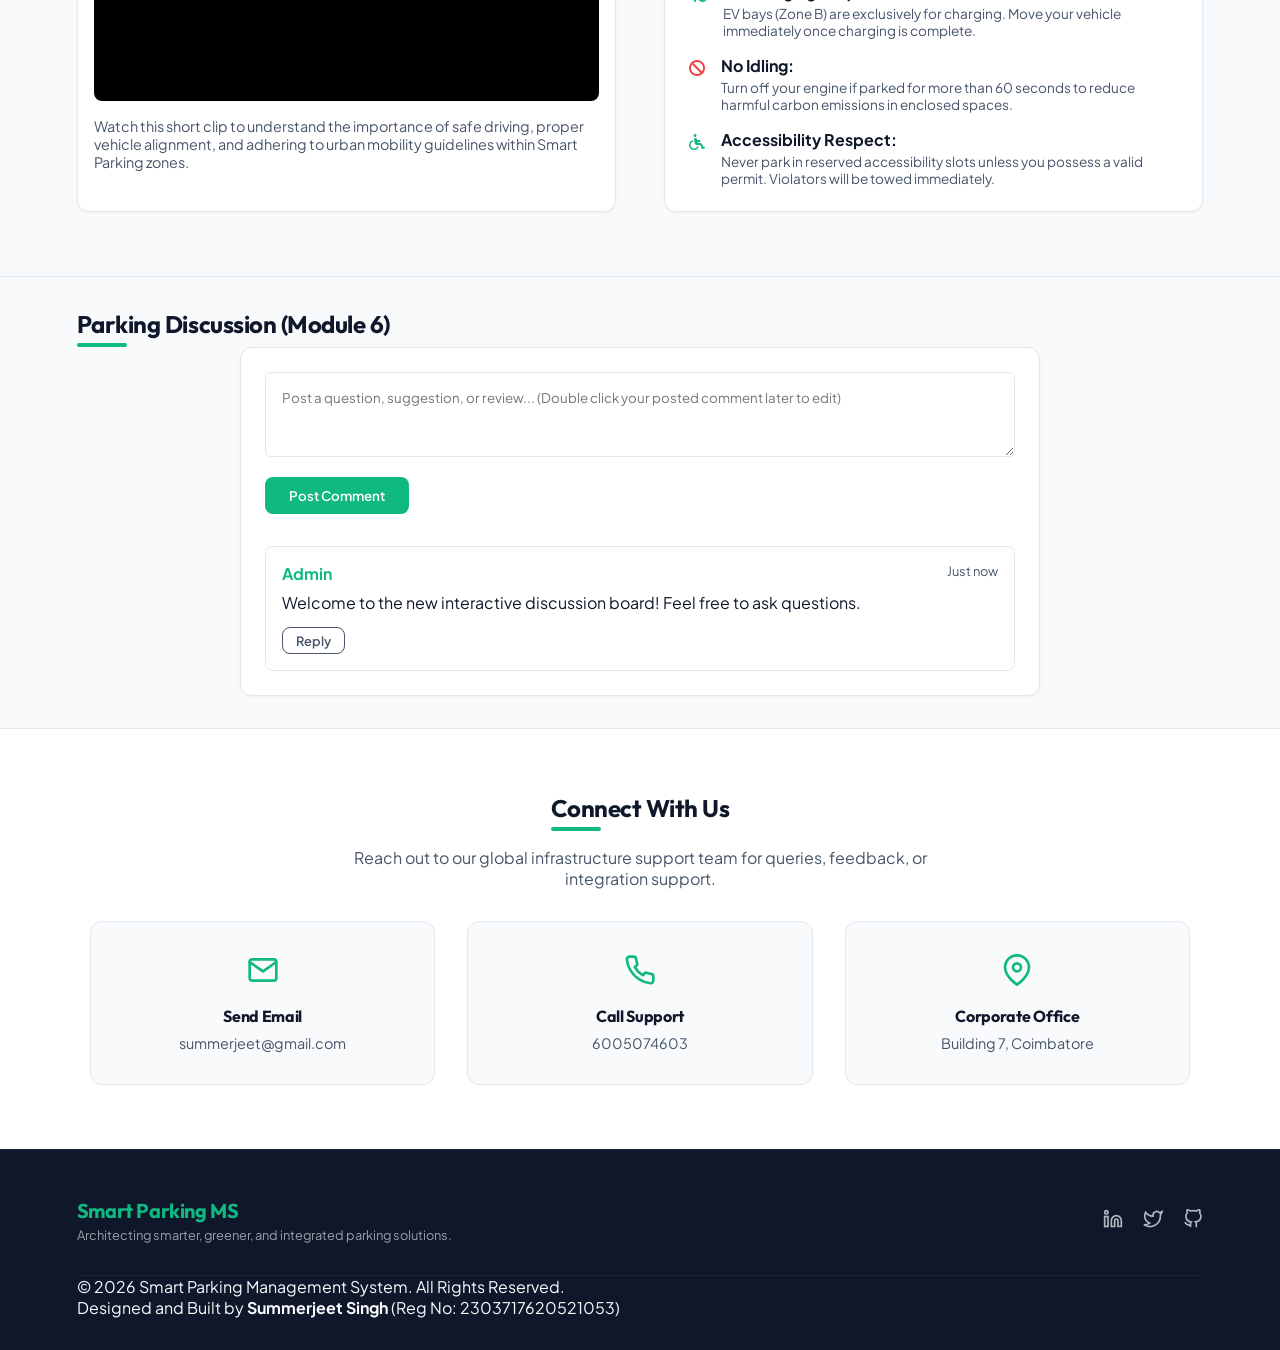
==== commit f7fc501b: "Initial commit" ====
--- a/index.html
+++ b/index.html
@@ -908,7 +908,7 @@
                     <!-- YouTube Embed (Real Traffic Safety Video) -->
                     <iframe 
                         style="position: absolute; top: 0; left: 0; width: 100%; height: 100%; border: none;"
-                        src="https://www.youtube.com/embed/q6t8rW8W-Lw?autoplay=0&rel=0" 
+                        src="https://www.youtube.com/embed/aT61nwd5U-s?autoplay=0&rel=0" 
                         title="Traffic Rules and Road Safety Awareness" 
                         allow="accelerometer; autoplay; clipboard-write; encrypted-media; gyroscope; picture-in-picture" 
                         allowfullscreen>
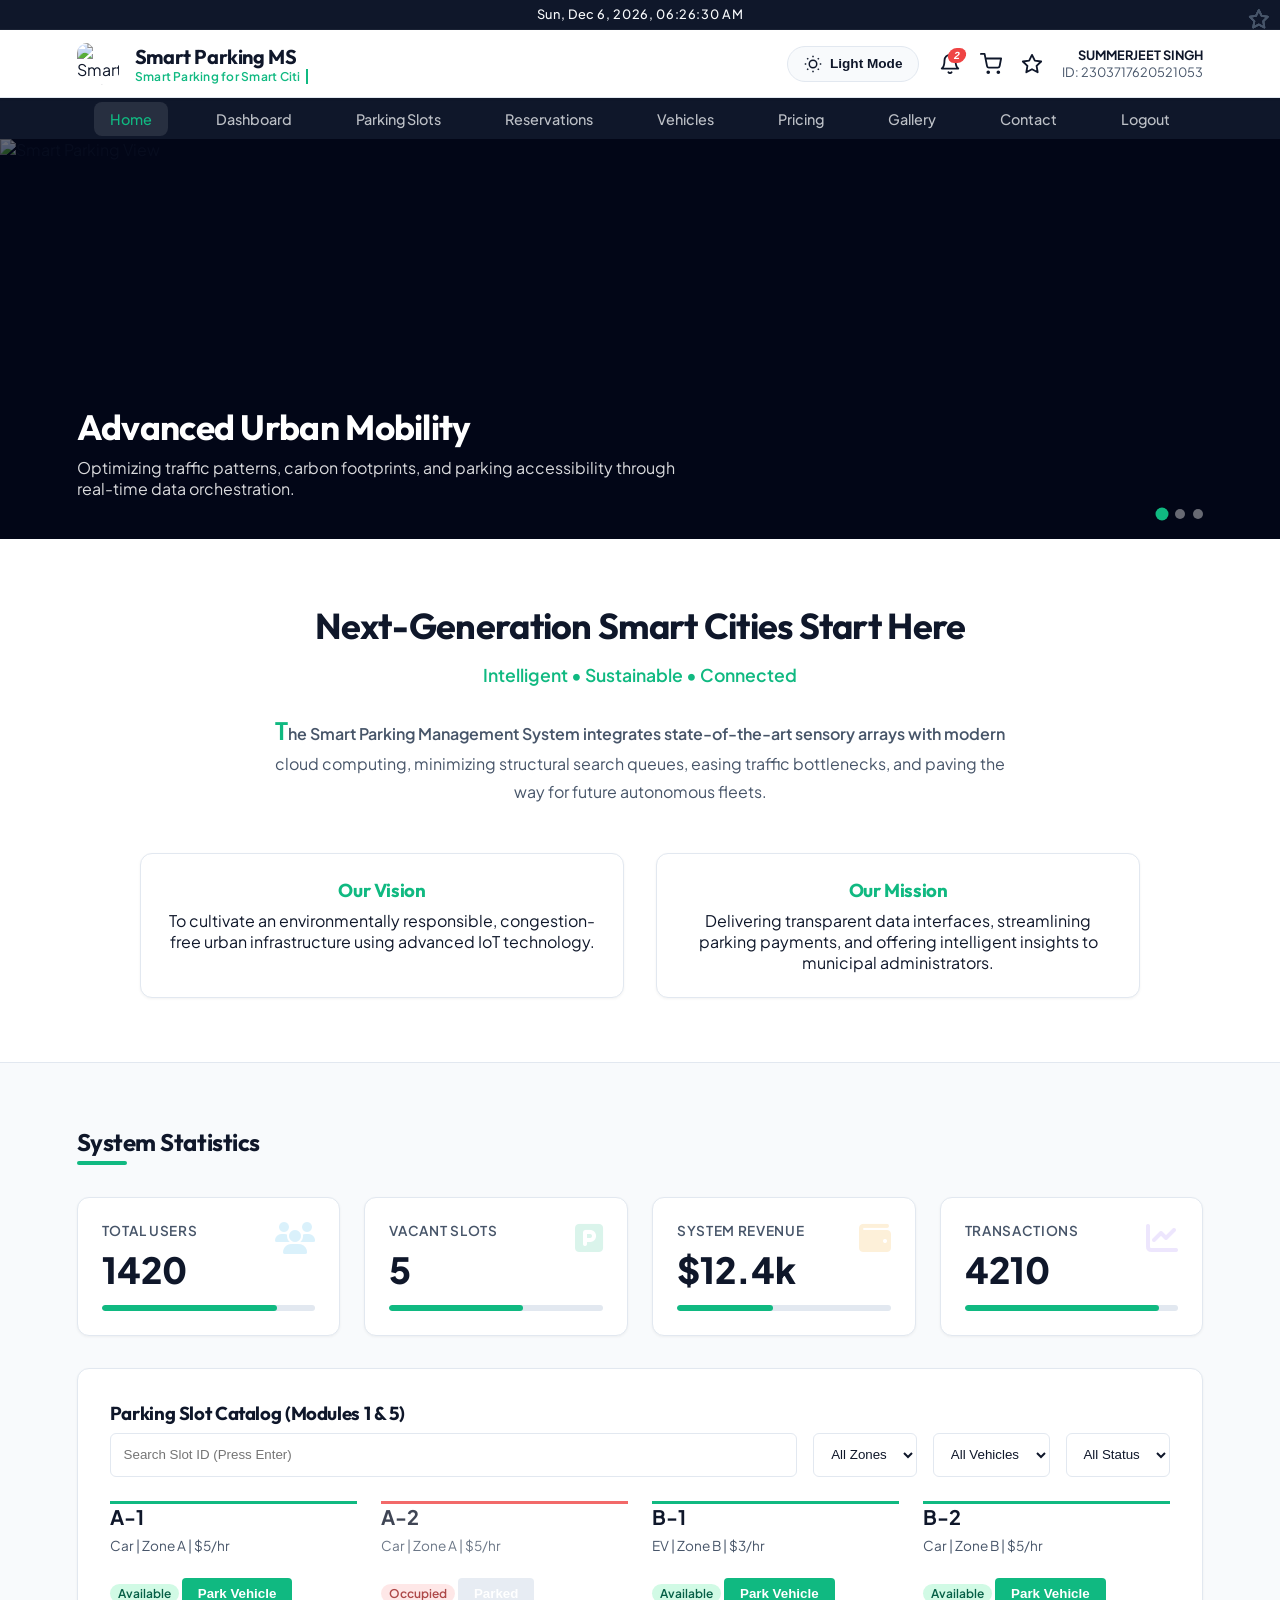
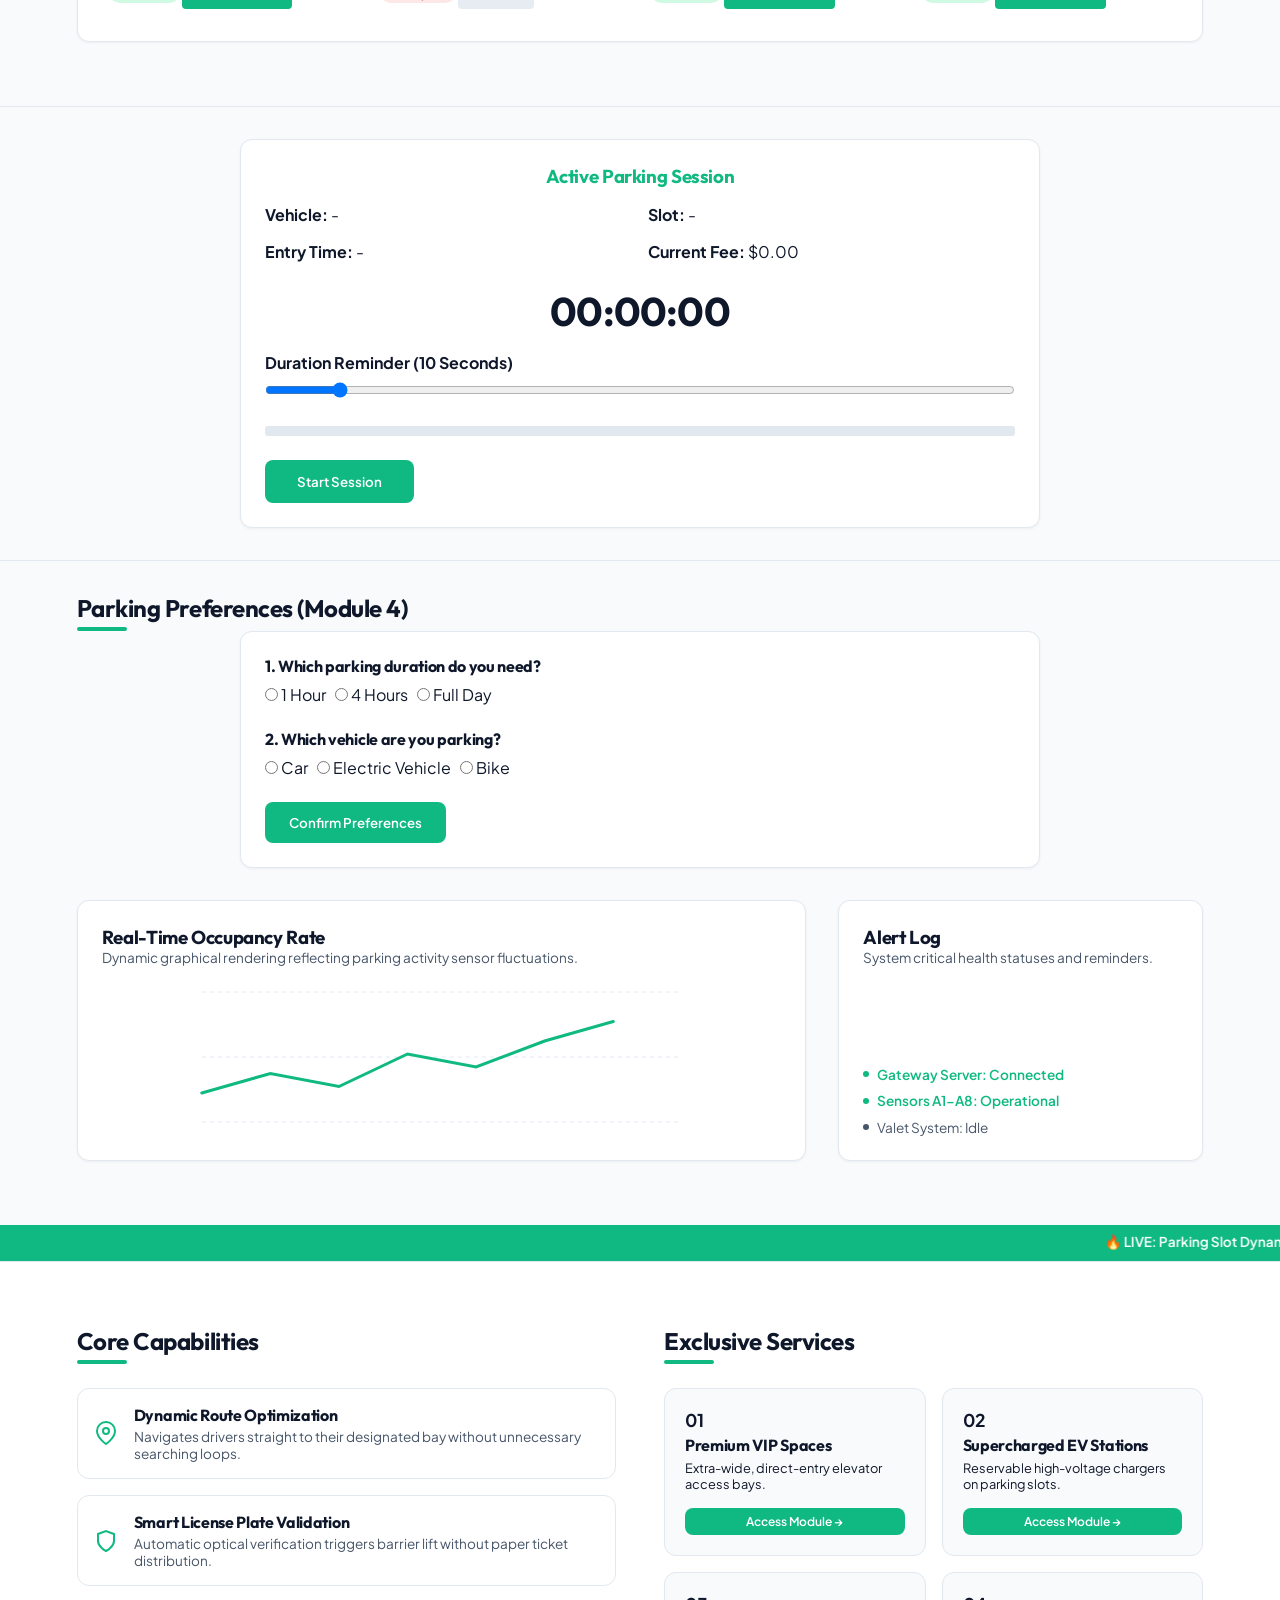
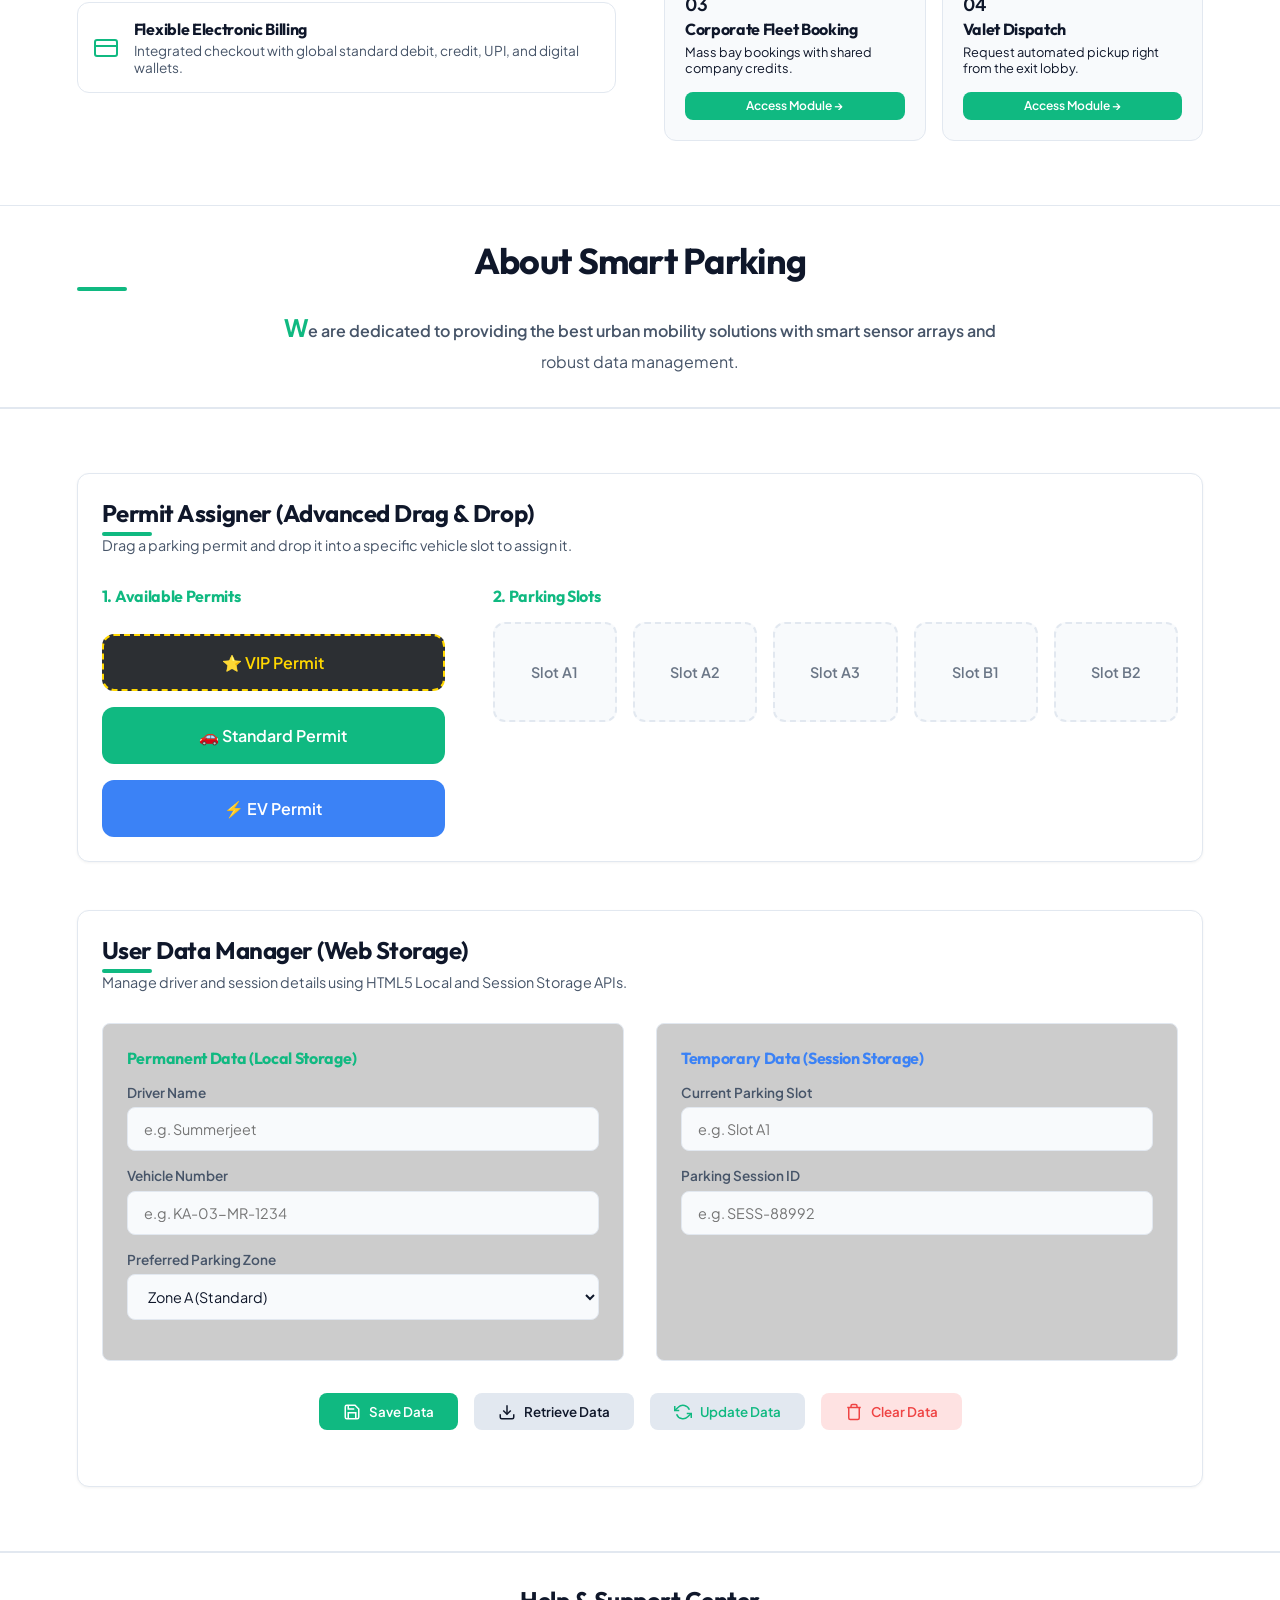
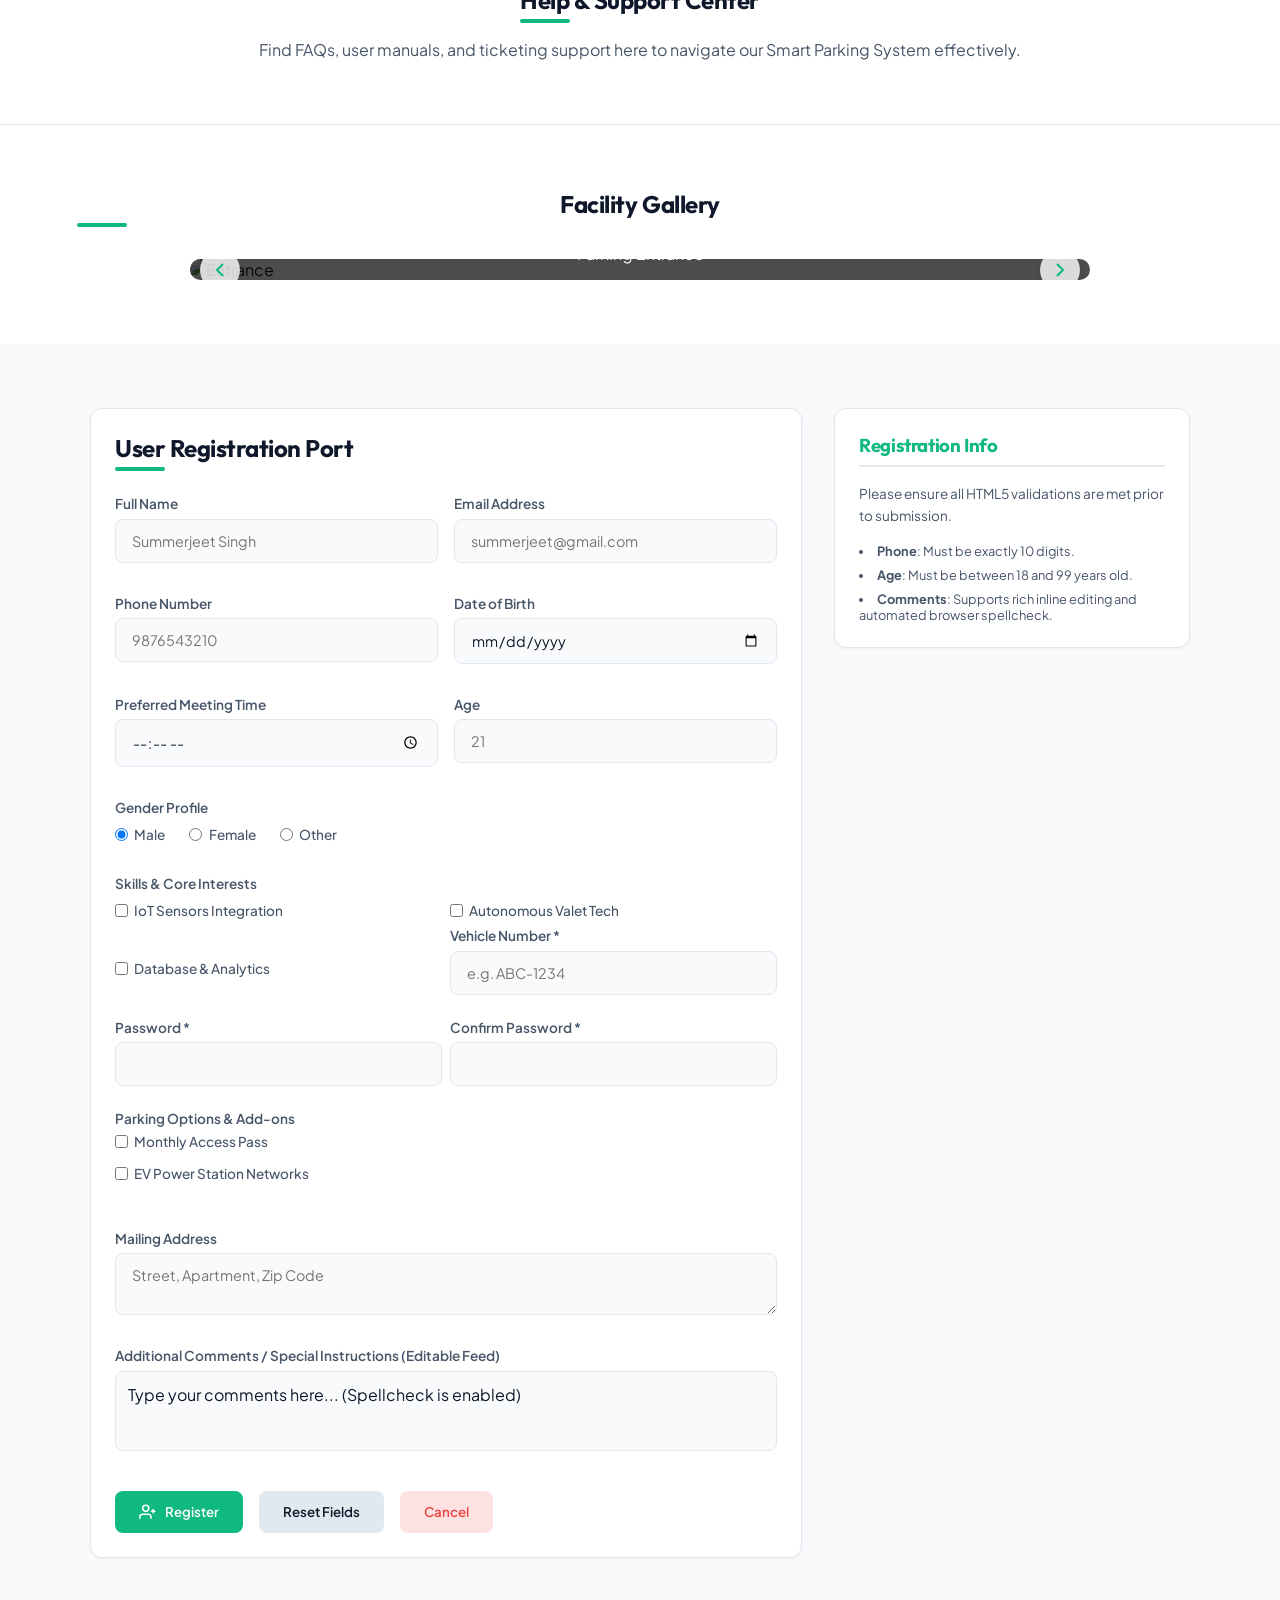
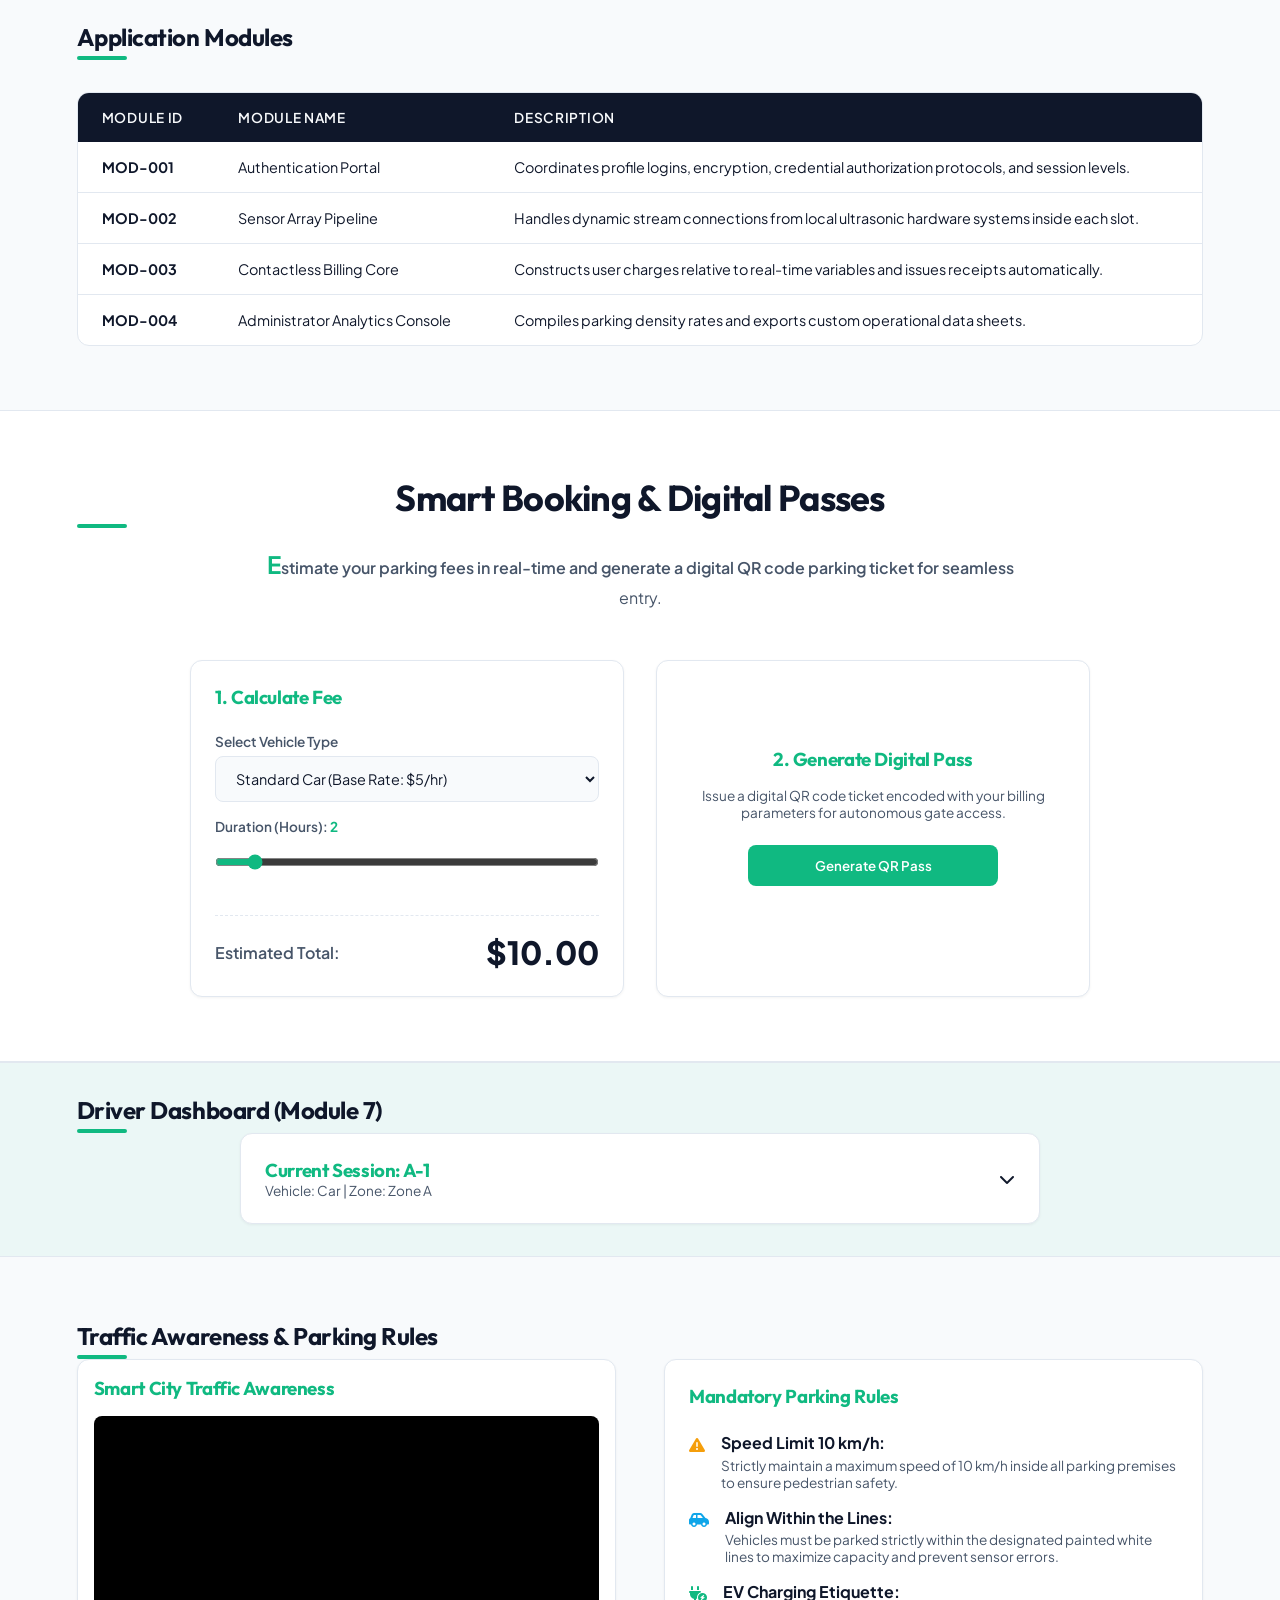
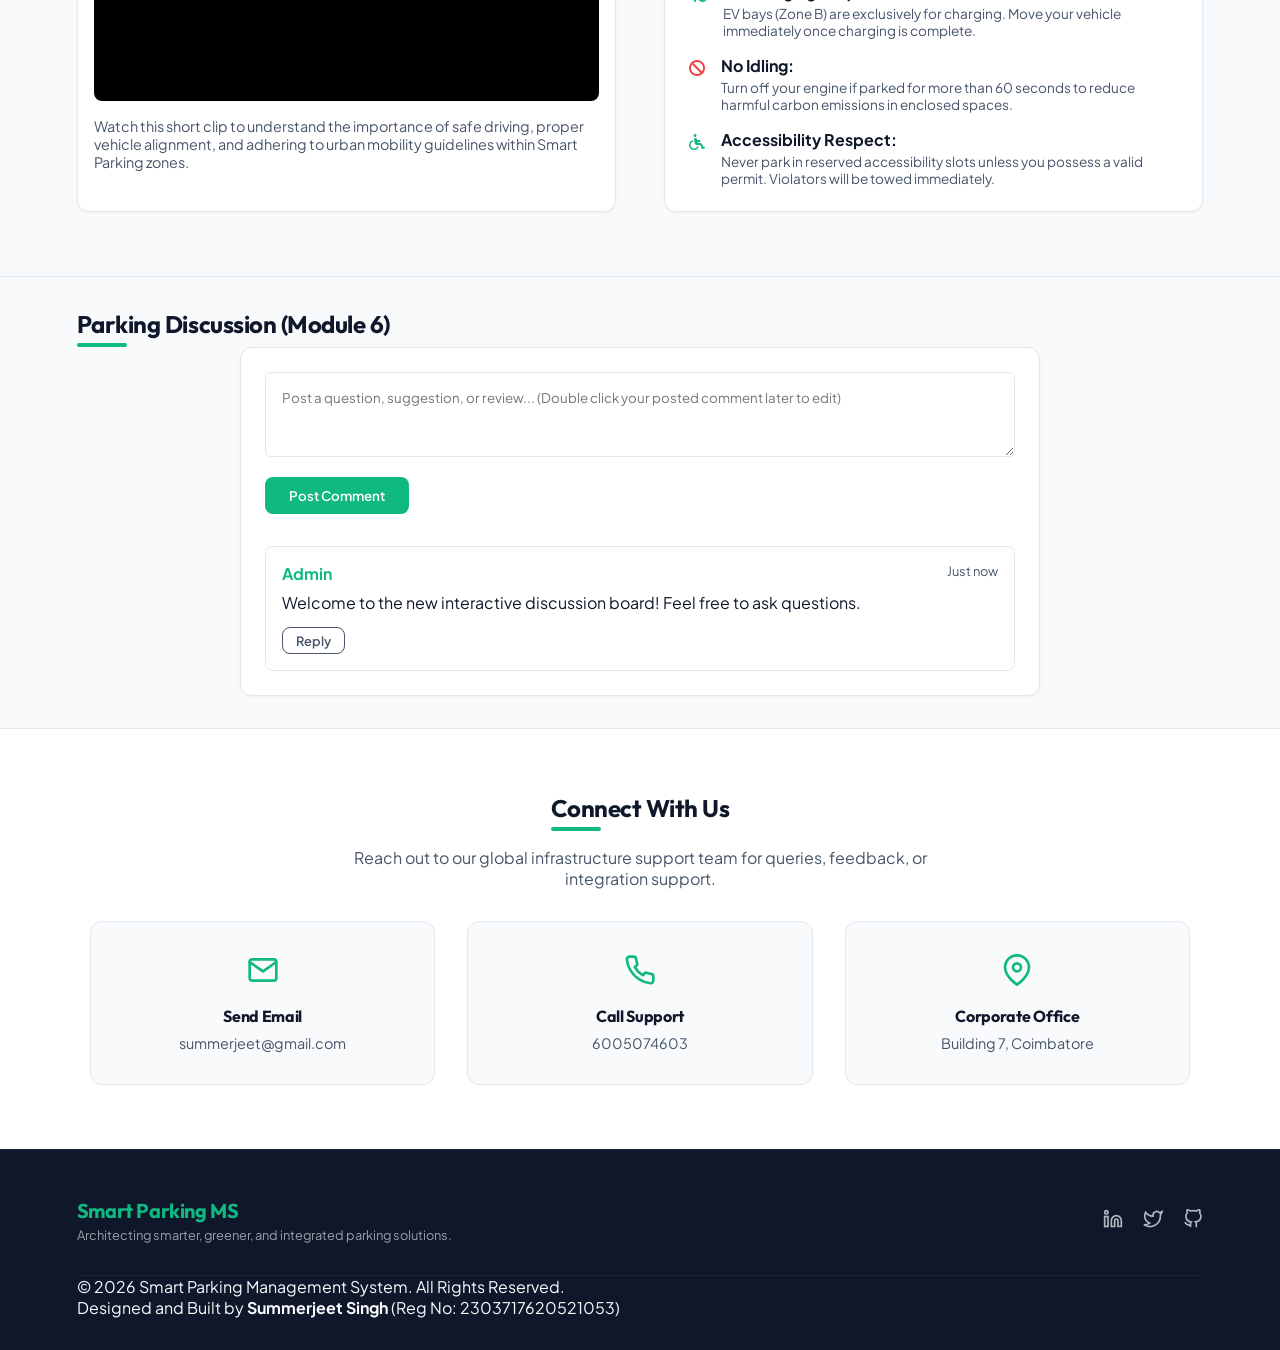
==== commit d4d28425: "Implement full Slide-Out Favorites Panel functionality" ====
--- a/index.html
+++ b/index.html
@@ -46,6 +46,12 @@
             <button id="cart-btn" class="notification-trigger" aria-label="Reserved Slots">
                 <svg width="22" height="22" viewBox="0 0 24 24" fill="none" stroke="currentColor" stroke-width="2" stroke-linecap="round" stroke-linejoin="round"><path d="M9 20a1 1 0 1 0 0 2 1 1 0 0 0 0-2z"></path><path d="M20 20a1 1 0 1 0 0 2 1 1 0 0 0 0-2z"></path><path d="M1 1h4l2.68 13.39a2 2 0 0 0 2 1.61h9.72a2 2 0 0 0 2-1.61L23 6H6"></path></svg>
                 <span class="badge" id="cart-badge" style="background: #10b981; display: none;">0</span>
+            </button>
+
+            <!-- Favorites Star -->
+            <button id="favorites-btn" class="notification-trigger" aria-label="Favorite Slots">
+                <svg width="22" height="22" viewBox="0 0 24 24" fill="none" stroke="currentColor" stroke-width="2" stroke-linecap="round" stroke-linejoin="round"><polygon points="12 2 15.09 8.26 22 9.27 17 14.14 18.18 21.02 12 17.77 5.82 21.02 7 14.14 2 9.27 8.91 8.26 12 2"></polygon></svg>
+                <span class="badge" id="fav-badge" style="background: #f59e0b; display: none;">0</span>
             </button>
 
             <!-- Student Info Metadata -->
@@ -123,6 +129,19 @@
         </div>
         <div class="notification-body" id="cart-list">
             <div id="empty-cart-msg" style="padding: 1rem; text-align: center; color: var(--text-secondary);">No slots reserved yet.</div>
+        </div>
+    </div>
+
+    <!-- Slide-Out Favorites Panel -->
+    <div class="notification-panel" id="fav-panel">
+        <div class="notification-header">
+            <h3>Favorite Slots</h3>
+            <button id="close-fav" aria-label="Close favorites">
+                <svg width="18" height="18" viewBox="0 0 24 24" fill="none" stroke="currentColor" stroke-width="2" stroke-linecap="round" stroke-linejoin="round"><line x1="18" y1="6" x2="6" y2="18"></line><line x1="6" y1="6" x2="18" y2="18"></line></svg>
+            </button>
+        </div>
+        <div class="notification-body" id="fav-list">
+            <div id="empty-fav-msg" style="padding: 1rem; text-align: center; color: var(--text-secondary);">No favorite slots yet. Click the star on a slot to add it!</div>
         </div>
     </div>
 
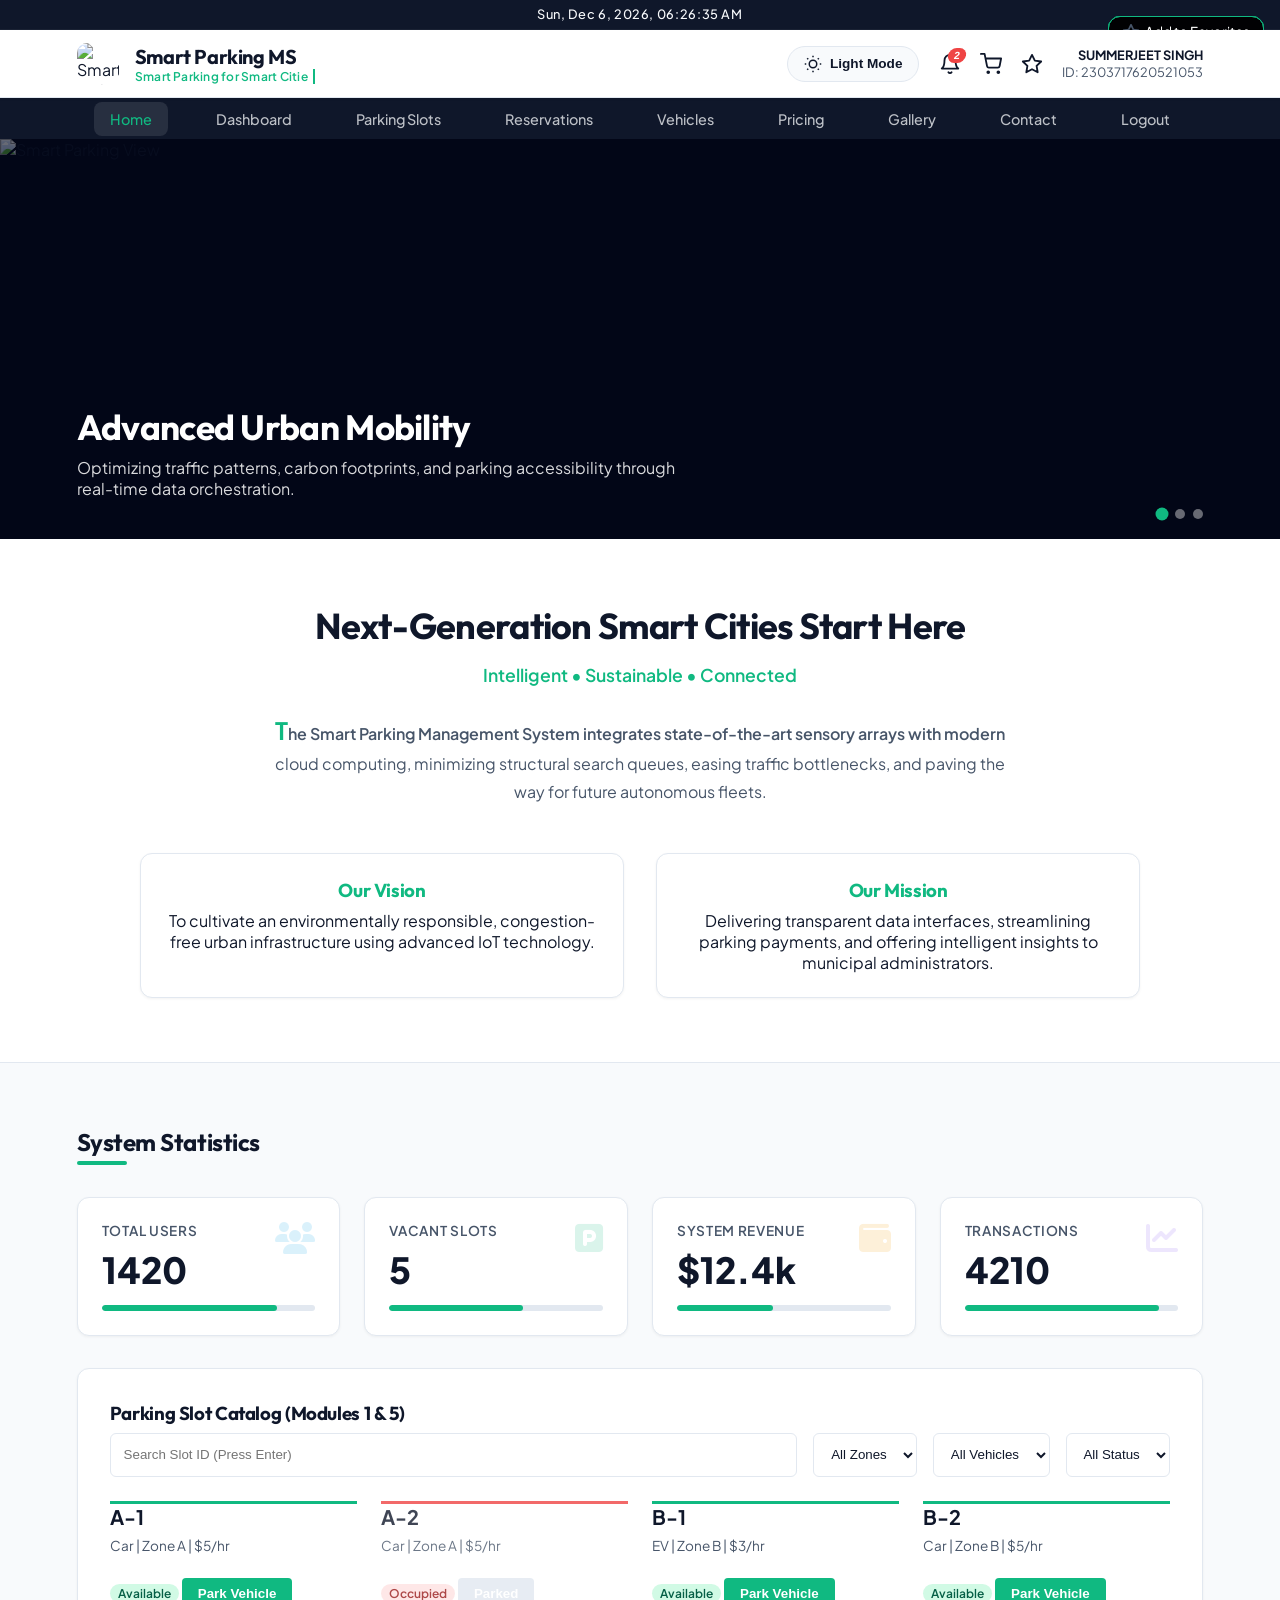
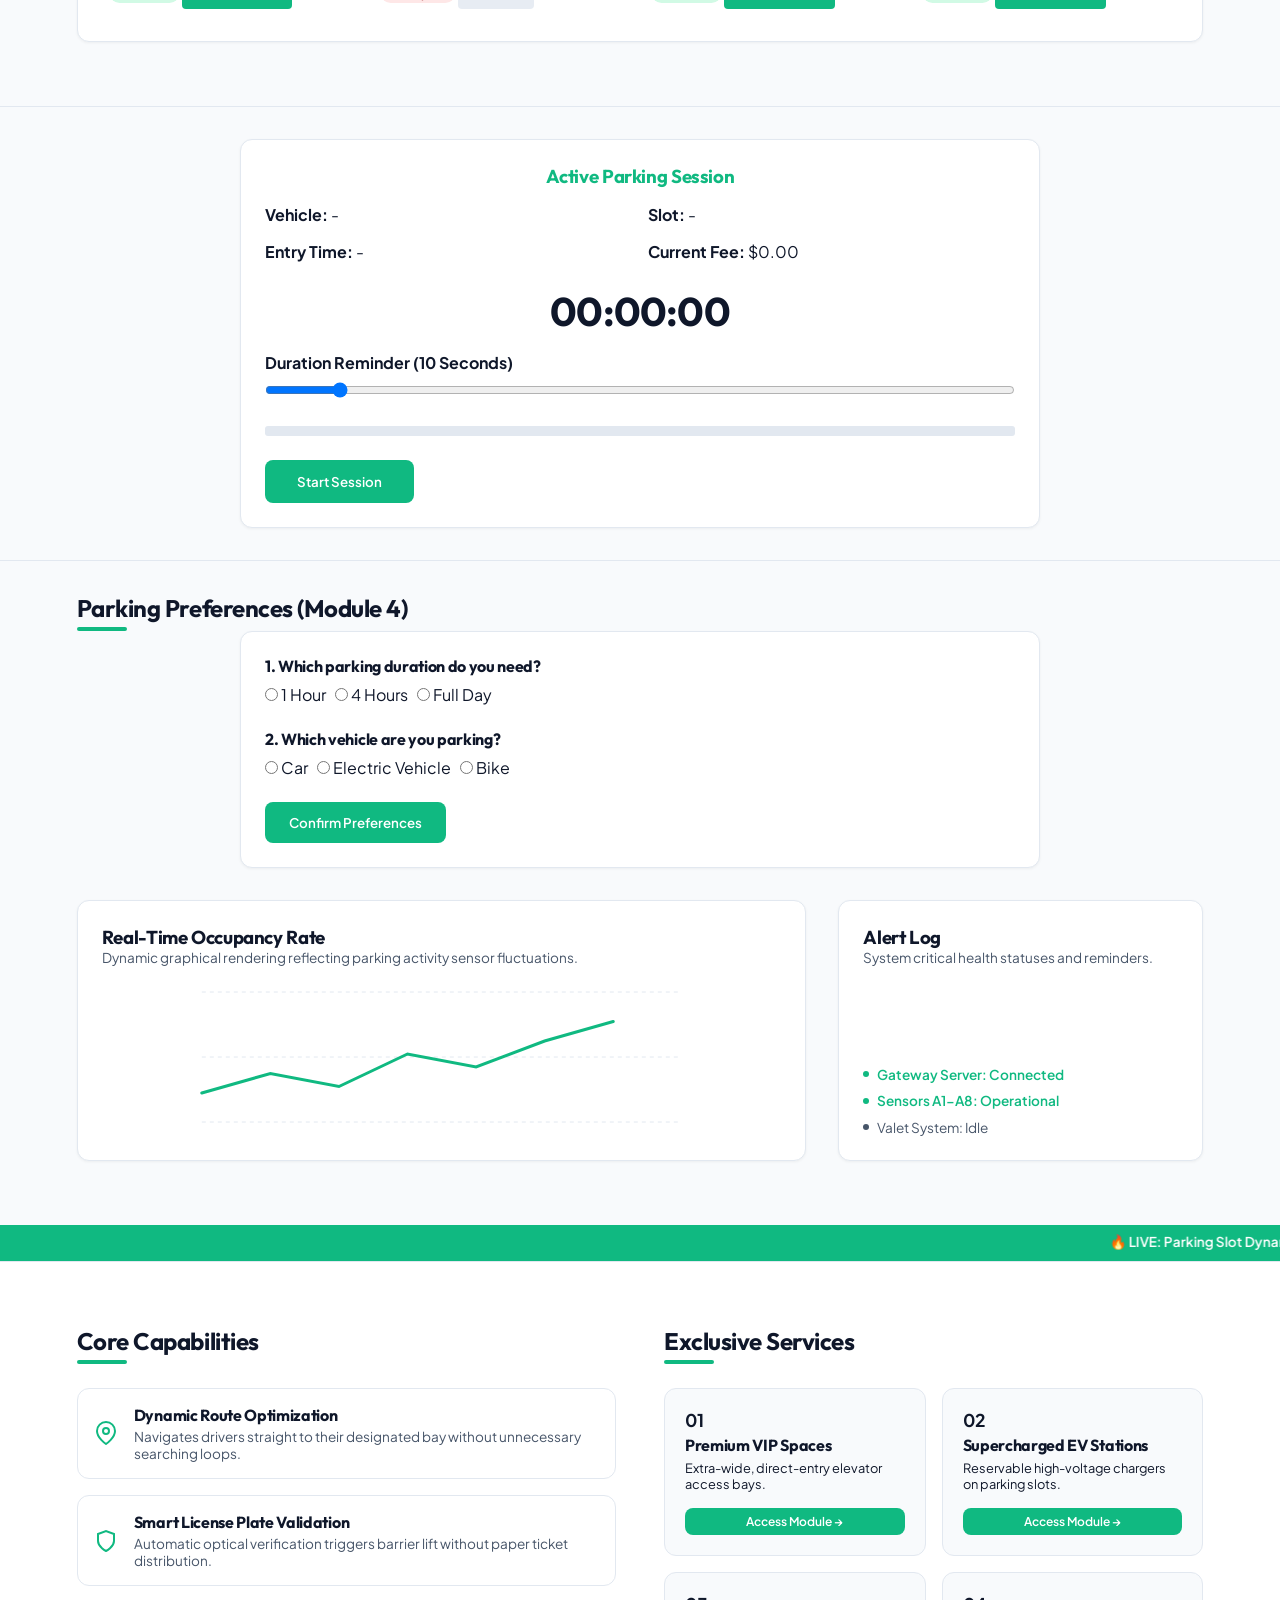
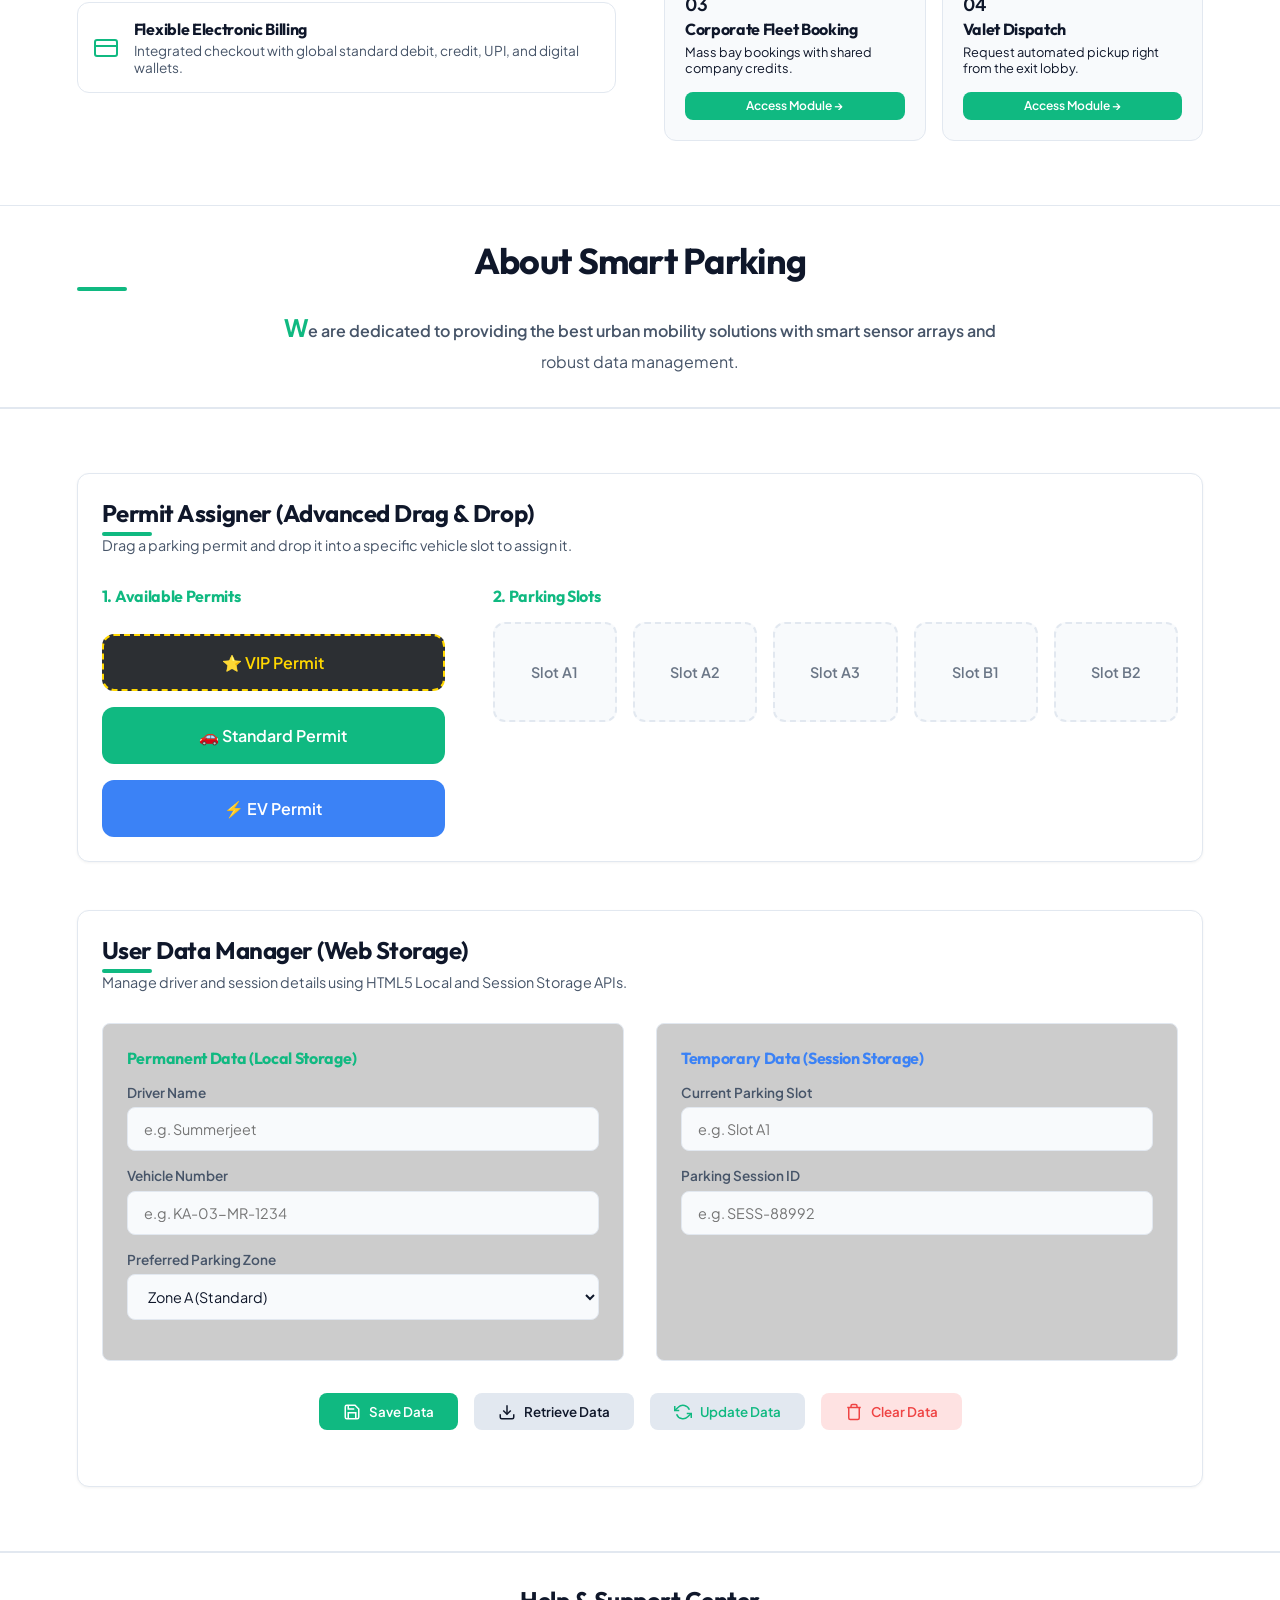
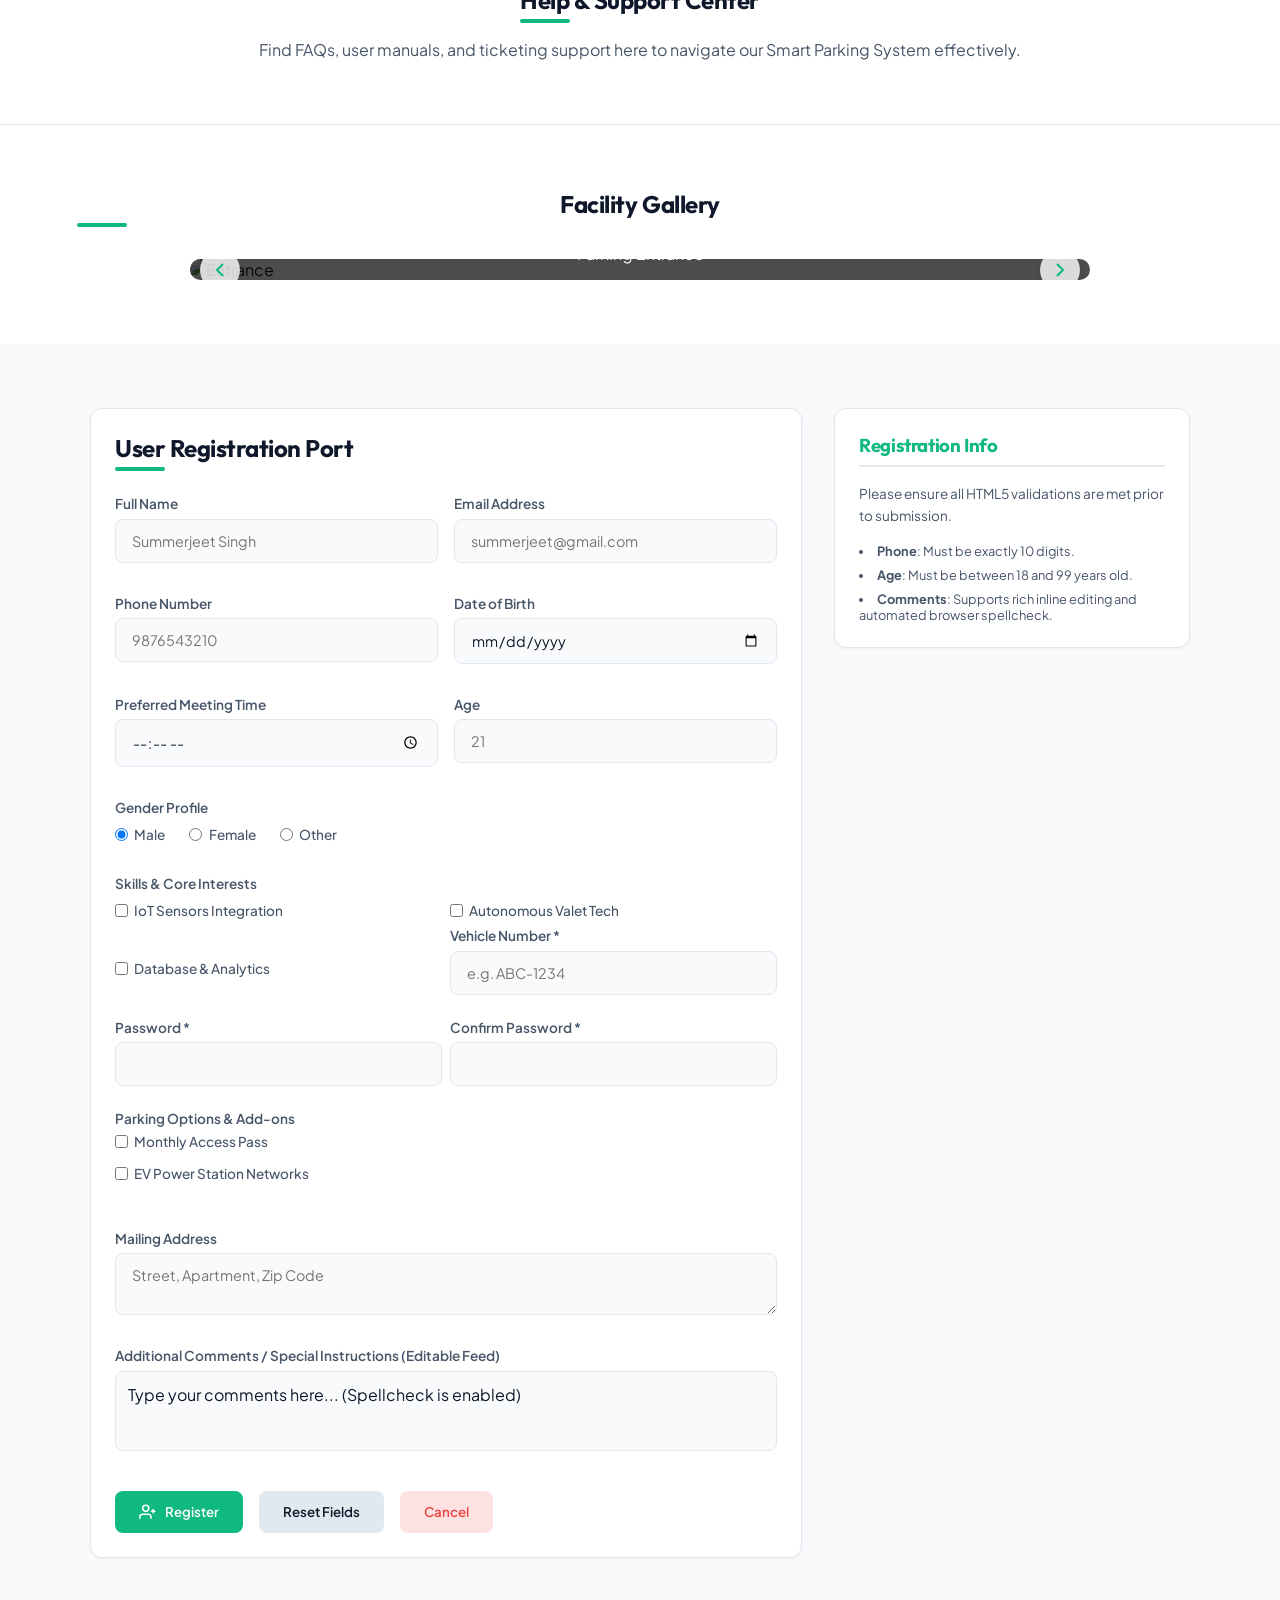
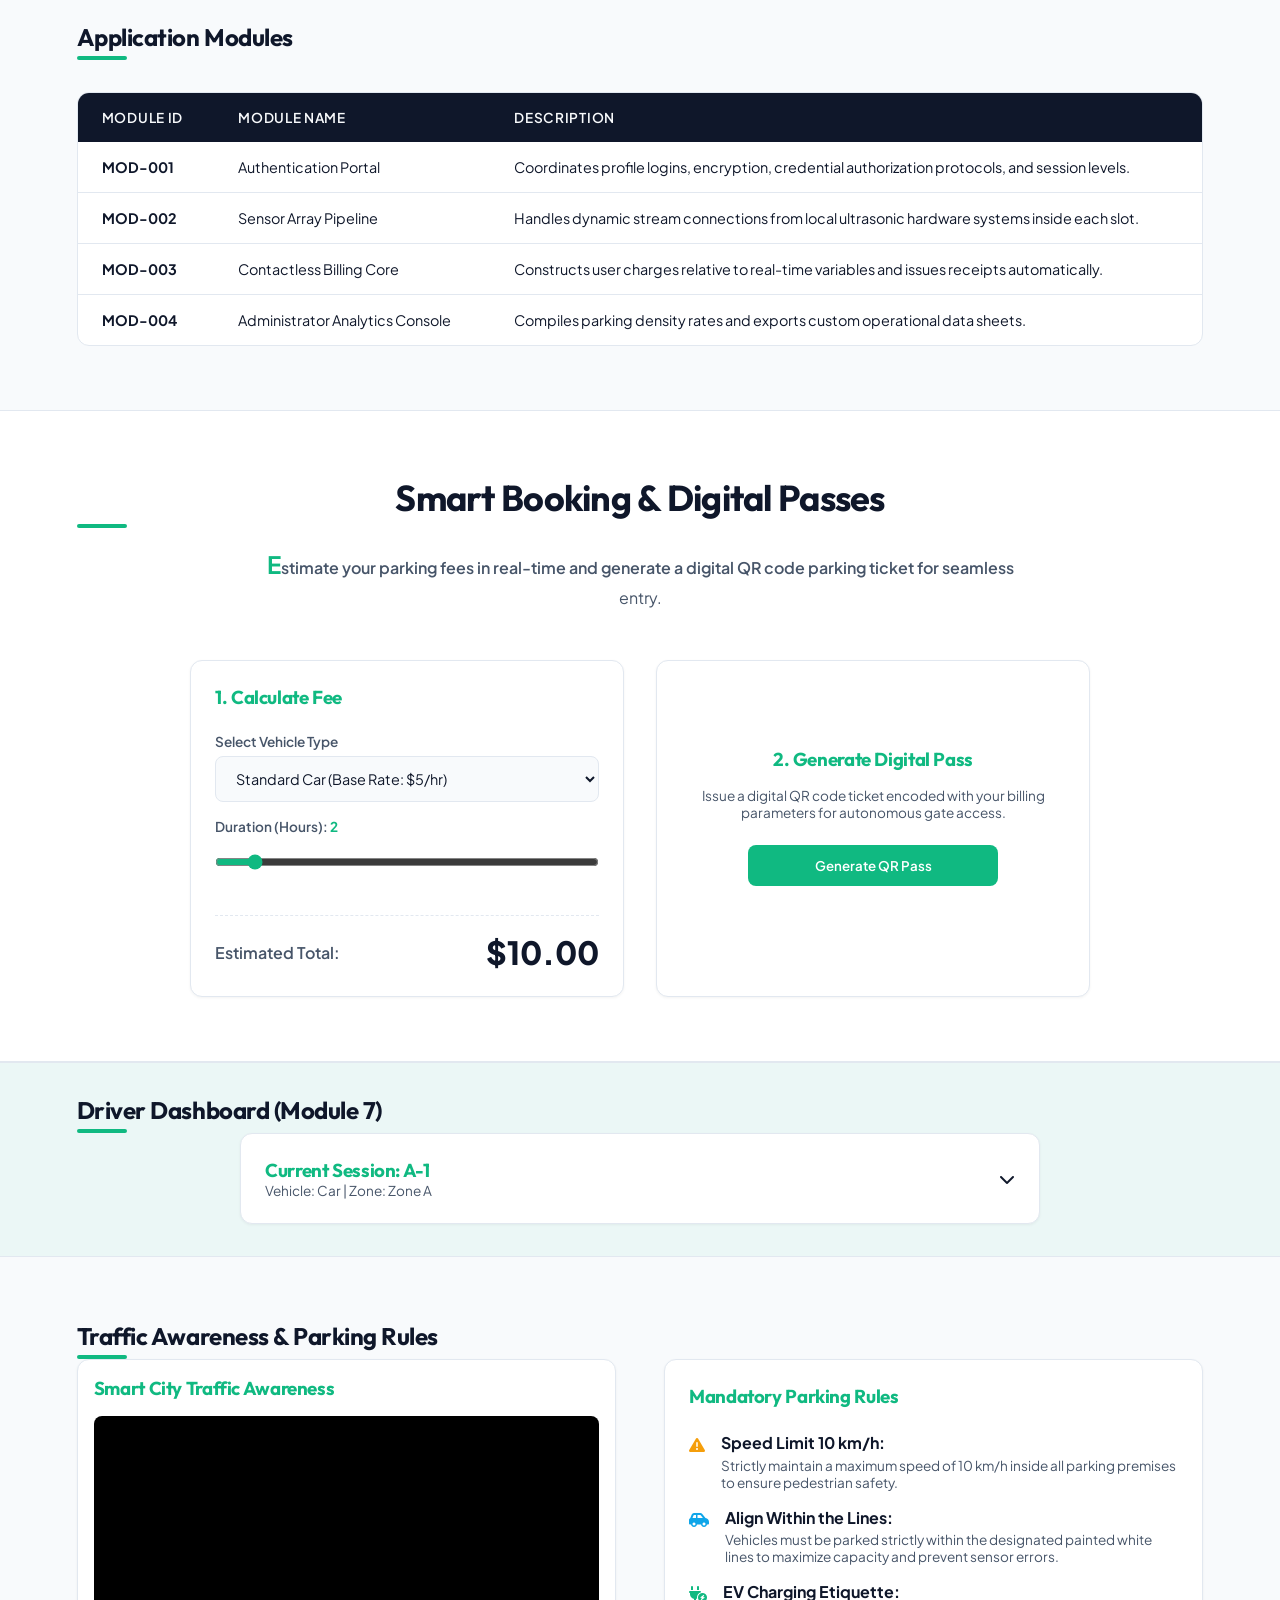
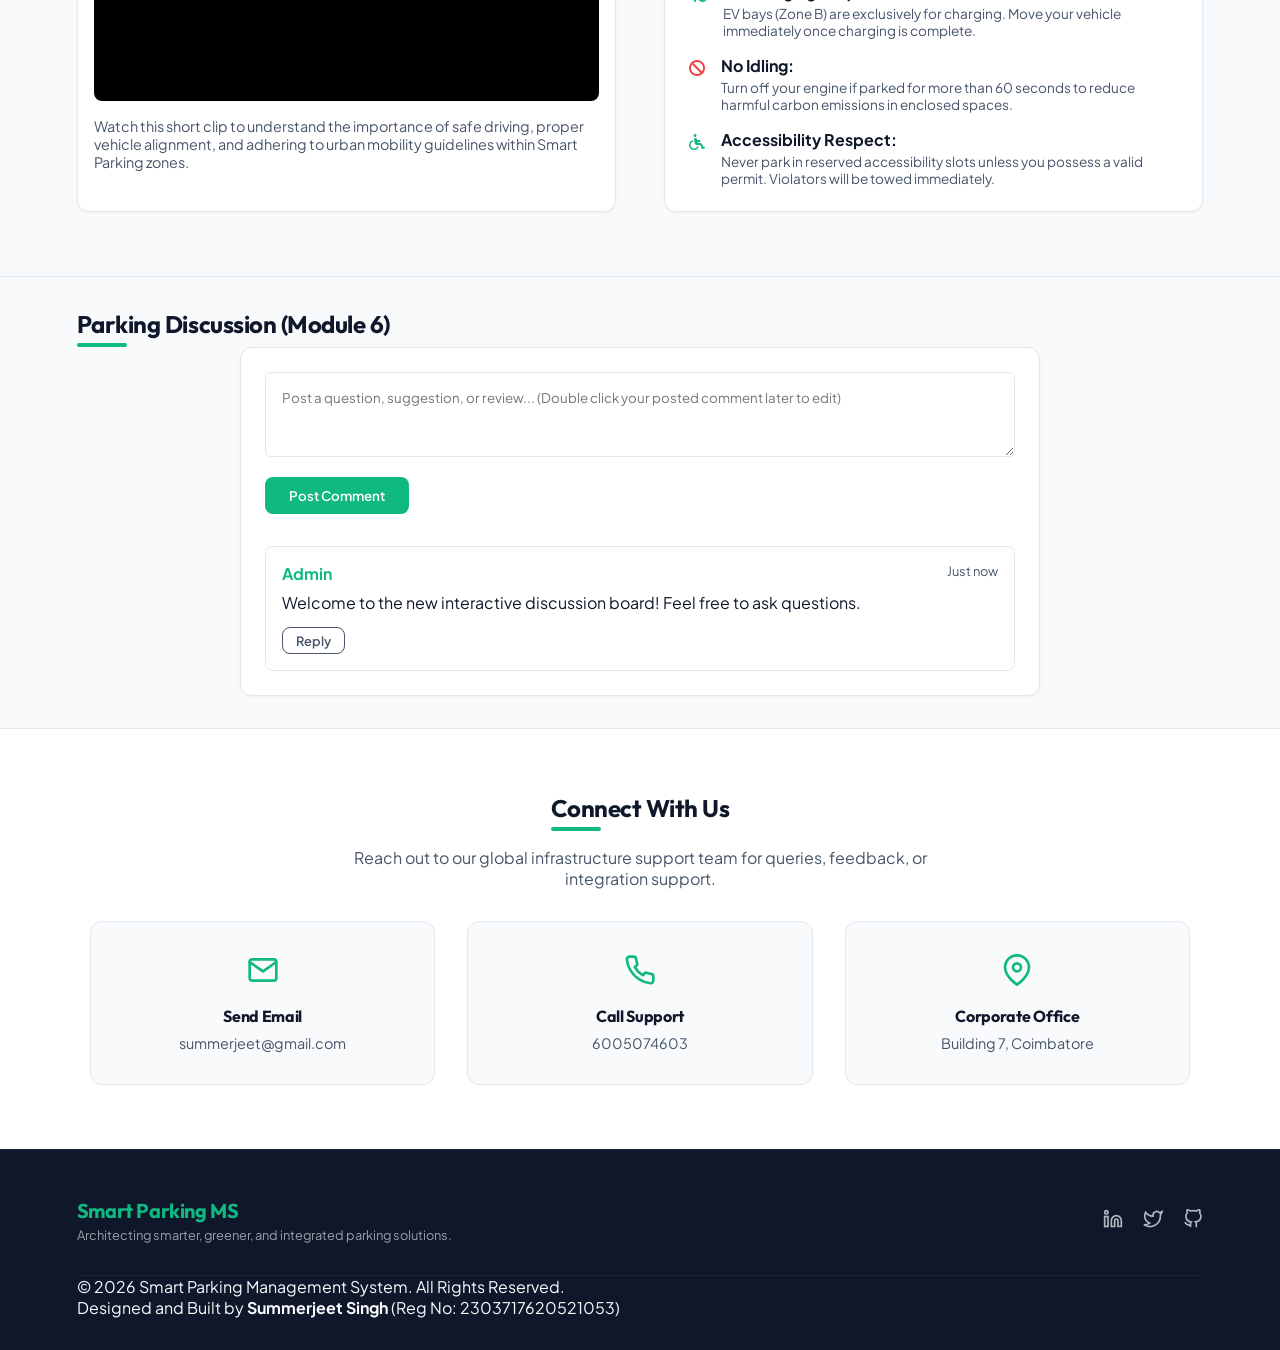
==== commit 06b8f170: "Update favorite star to explicitly display Add to Favorites text" ====
--- a/index.html
+++ b/index.html
@@ -267,7 +267,7 @@
                 <div class="parking-layout" id="slot-catalog">
                     <!-- Slot Cards (Module 1) -->
                     <div class="catalog-slot available" data-id="A-1" data-zone="Zone A" data-vehicle="Car" data-price="5" data-status="Available">
-                        <i class="fa-regular fa-star fav-icon"></i>
+                        <div class="fav-icon-container" style="position: absolute; top: 1rem; right: 1rem; cursor: pointer; z-index: 10; font-size: 0.85rem; background: rgba(0,0,0,0.5); padding: 0.4rem 0.8rem; border-radius: 12px; border: 1px solid var(--primary); display: flex; align-items: center; gap: 5px; color: white;"><i class="fa-regular fa-star fav-icon" style="position: static; font-size: 1rem;"></i> <span>Add to Favorites</span></div>
                         <span class="slot-name">A-1</span>
                         <div class="slot-details">Car | Zone A | $5/hr</div>
                         <span class="slot-status">Available</span>
@@ -275,7 +275,7 @@
                         <div class="hover-preview">Preview: A-1<br>Zone A, $5/hr<br>Available</div>
                     </div>
                     <div class="catalog-slot occupied" data-id="A-2" data-zone="Zone A" data-vehicle="Car" data-price="5" data-status="Occupied">
-                        <i class="fa-regular fa-star fav-icon"></i>
+                        <div class="fav-icon-container" style="position: absolute; top: 1rem; right: 1rem; cursor: pointer; z-index: 10; font-size: 0.85rem; background: rgba(0,0,0,0.5); padding: 0.4rem 0.8rem; border-radius: 12px; border: 1px solid var(--primary); display: flex; align-items: center; gap: 5px; color: white;"><i class="fa-regular fa-star fav-icon" style="position: static; font-size: 1rem;"></i> <span>Add to Favorites</span></div>
                         <span class="slot-name">A-2</span>
                         <div class="slot-details">Car | Zone A | $5/hr</div>
                         <span class="slot-status">Occupied</span>
@@ -283,7 +283,7 @@
                         <div class="hover-preview">Preview: A-2<br>Zone A, $5/hr<br>Occupied</div>
                     </div>
                     <div class="catalog-slot available" data-id="B-1" data-zone="Zone B" data-vehicle="EV" data-price="3" data-status="Available">
-                        <i class="fa-regular fa-star fav-icon"></i>
+                        <div class="fav-icon-container" style="position: absolute; top: 1rem; right: 1rem; cursor: pointer; z-index: 10; font-size: 0.85rem; background: rgba(0,0,0,0.5); padding: 0.4rem 0.8rem; border-radius: 12px; border: 1px solid var(--primary); display: flex; align-items: center; gap: 5px; color: white;"><i class="fa-regular fa-star fav-icon" style="position: static; font-size: 1rem;"></i> <span>Add to Favorites</span></div>
                         <span class="slot-name">B-1</span>
                         <div class="slot-details">EV | Zone B | $3/hr</div>
                         <span class="slot-status">Available</span>
@@ -291,7 +291,7 @@
                         <div class="hover-preview">Preview: B-1<br>Zone B (EV), $3/hr<br>Available</div>
                     </div>
                     <div class="catalog-slot available" data-id="B-2" data-zone="Zone B" data-vehicle="Car" data-price="5" data-status="Available">
-                        <i class="fa-regular fa-star fav-icon"></i>
+                        <div class="fav-icon-container" style="position: absolute; top: 1rem; right: 1rem; cursor: pointer; z-index: 10; font-size: 0.85rem; background: rgba(0,0,0,0.5); padding: 0.4rem 0.8rem; border-radius: 12px; border: 1px solid var(--primary); display: flex; align-items: center; gap: 5px; color: white;"><i class="fa-regular fa-star fav-icon" style="position: static; font-size: 1rem;"></i> <span>Add to Favorites</span></div>
                         <span class="slot-name">B-2</span>
                         <div class="slot-details">Car | Zone B | $5/hr</div>
                         <span class="slot-status">Available</span>
